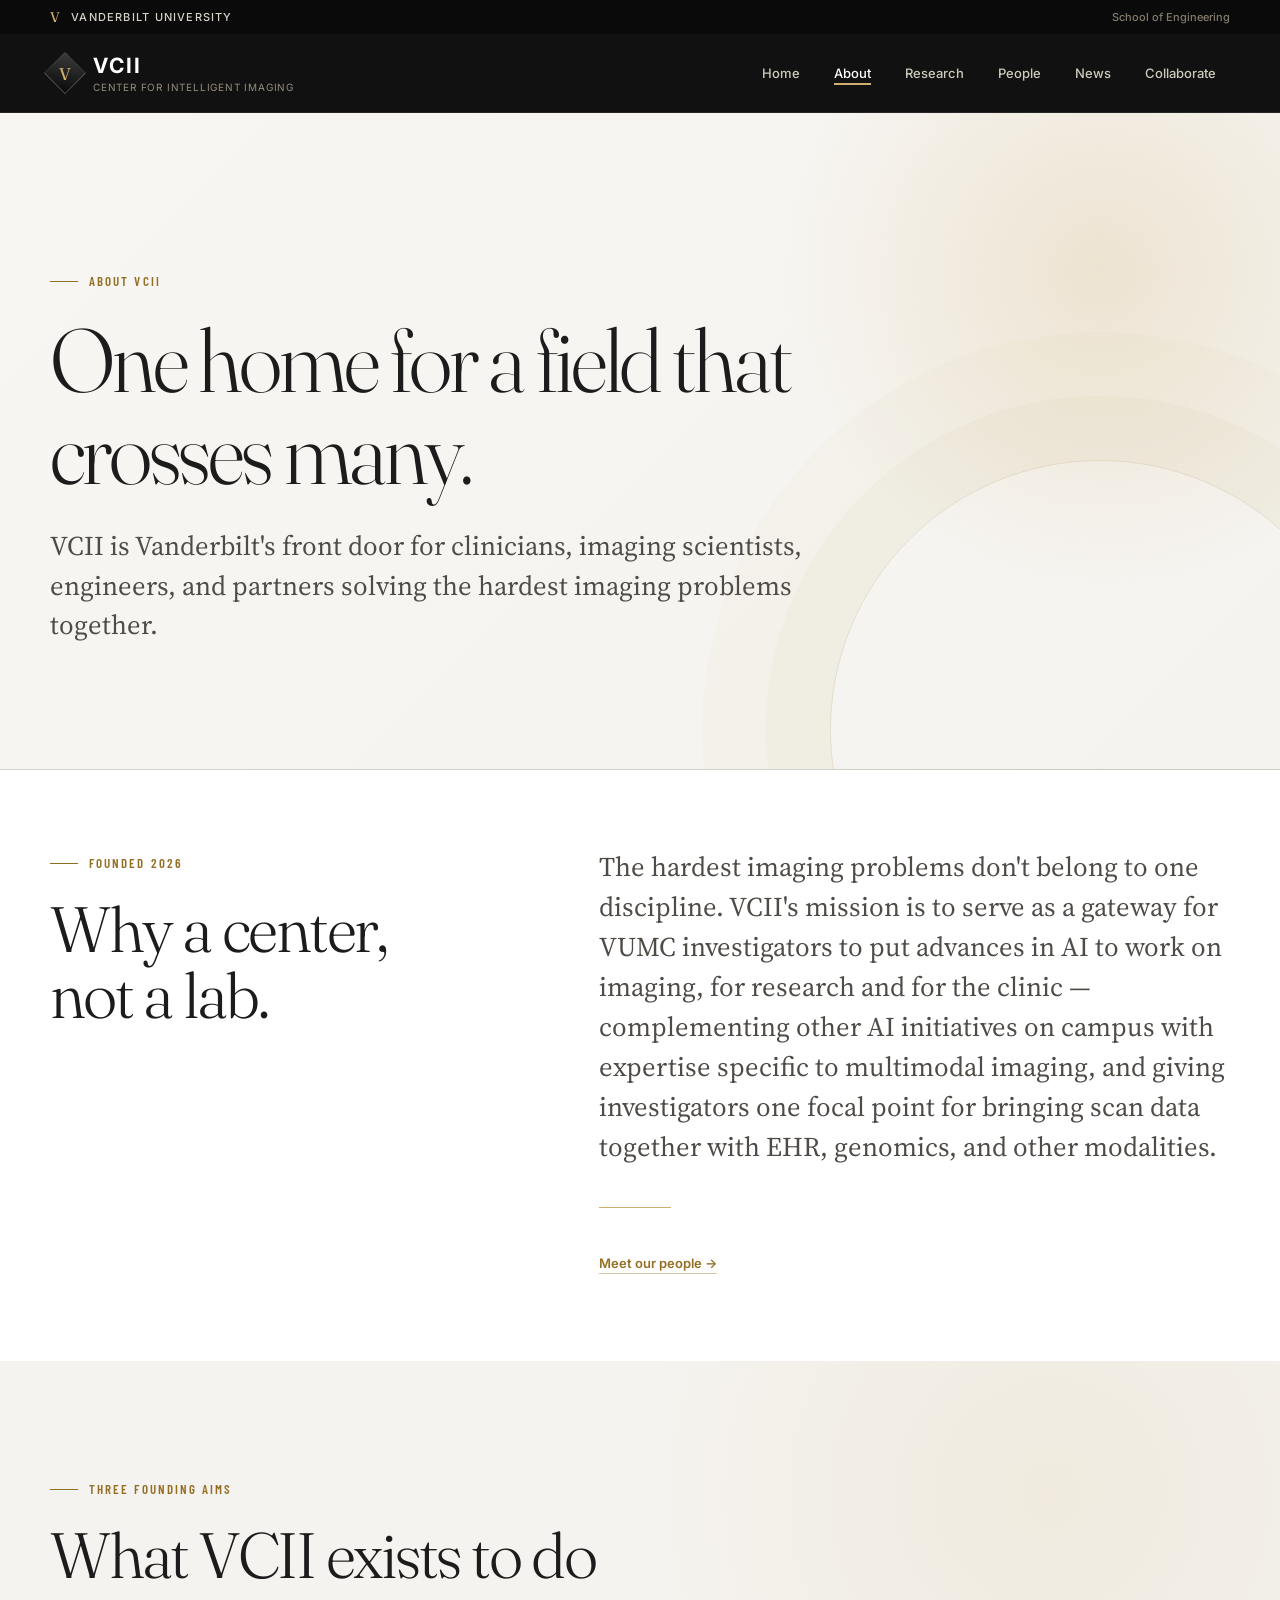
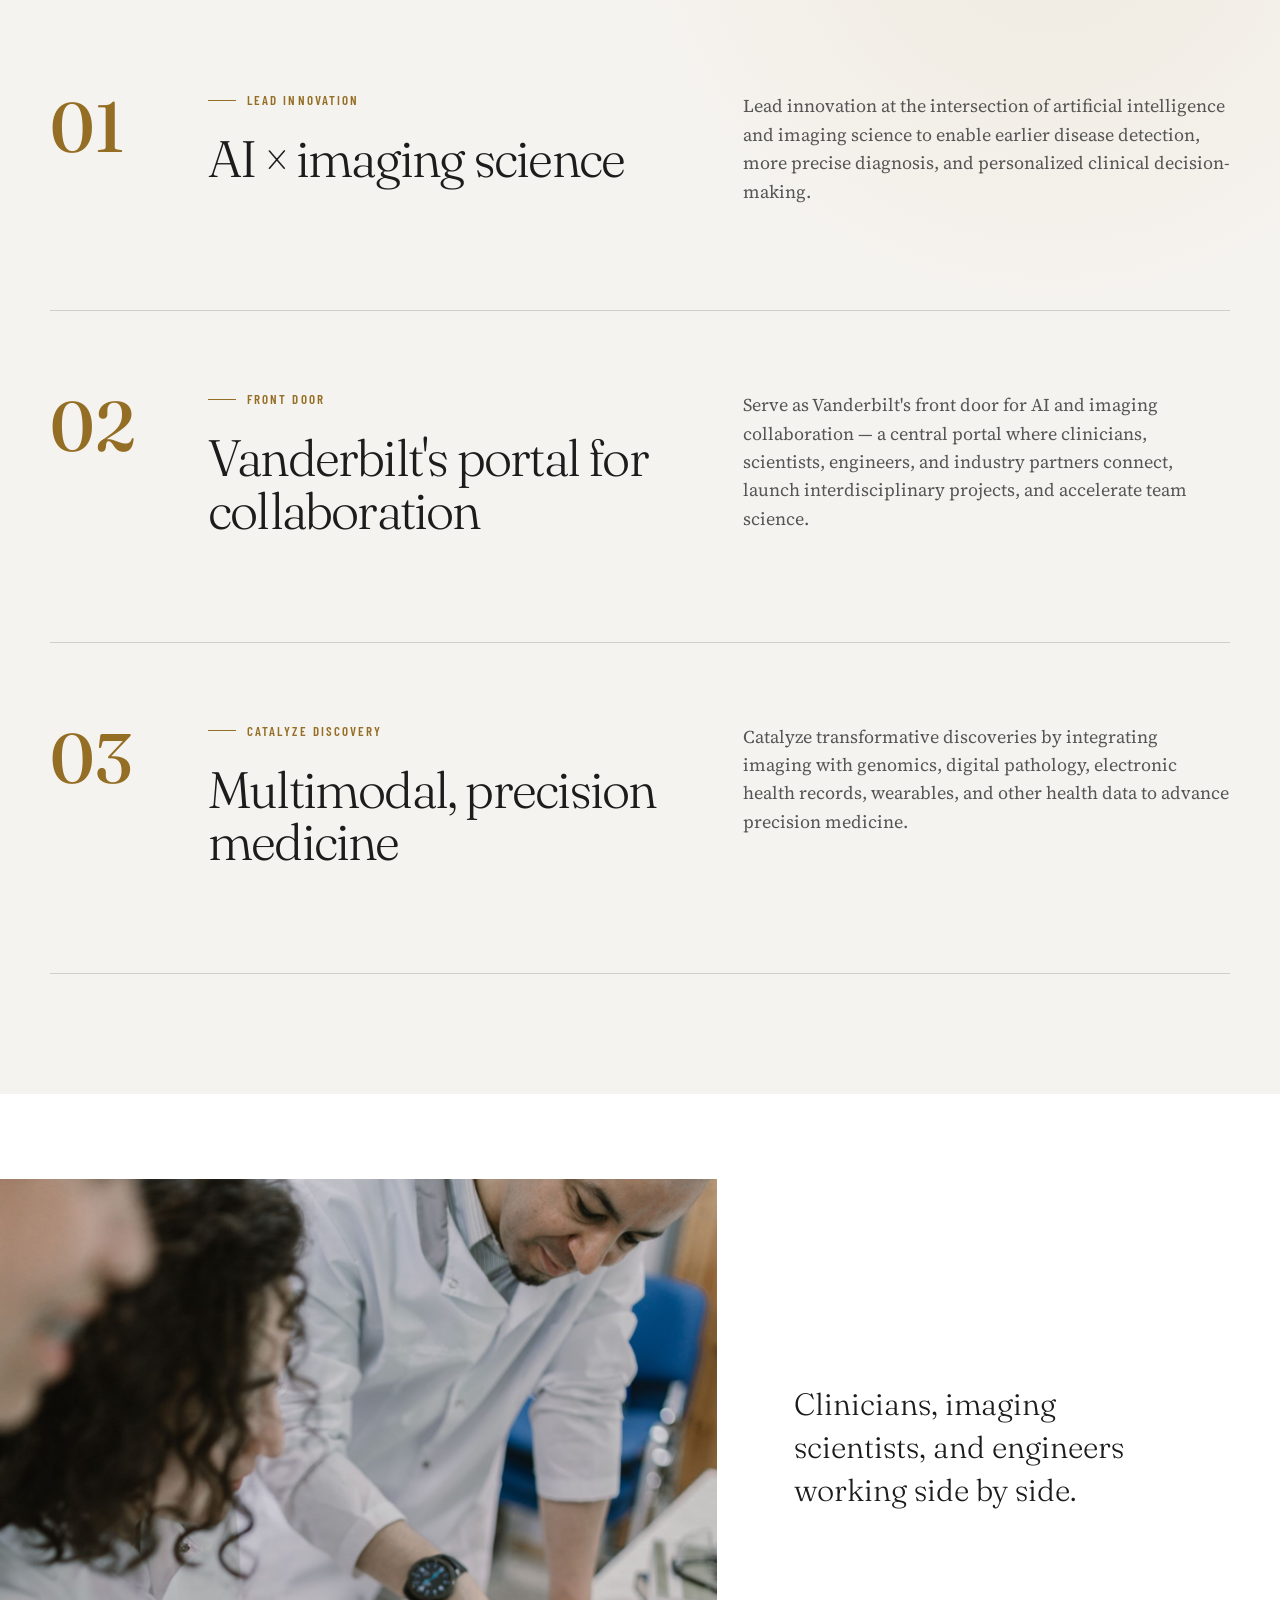
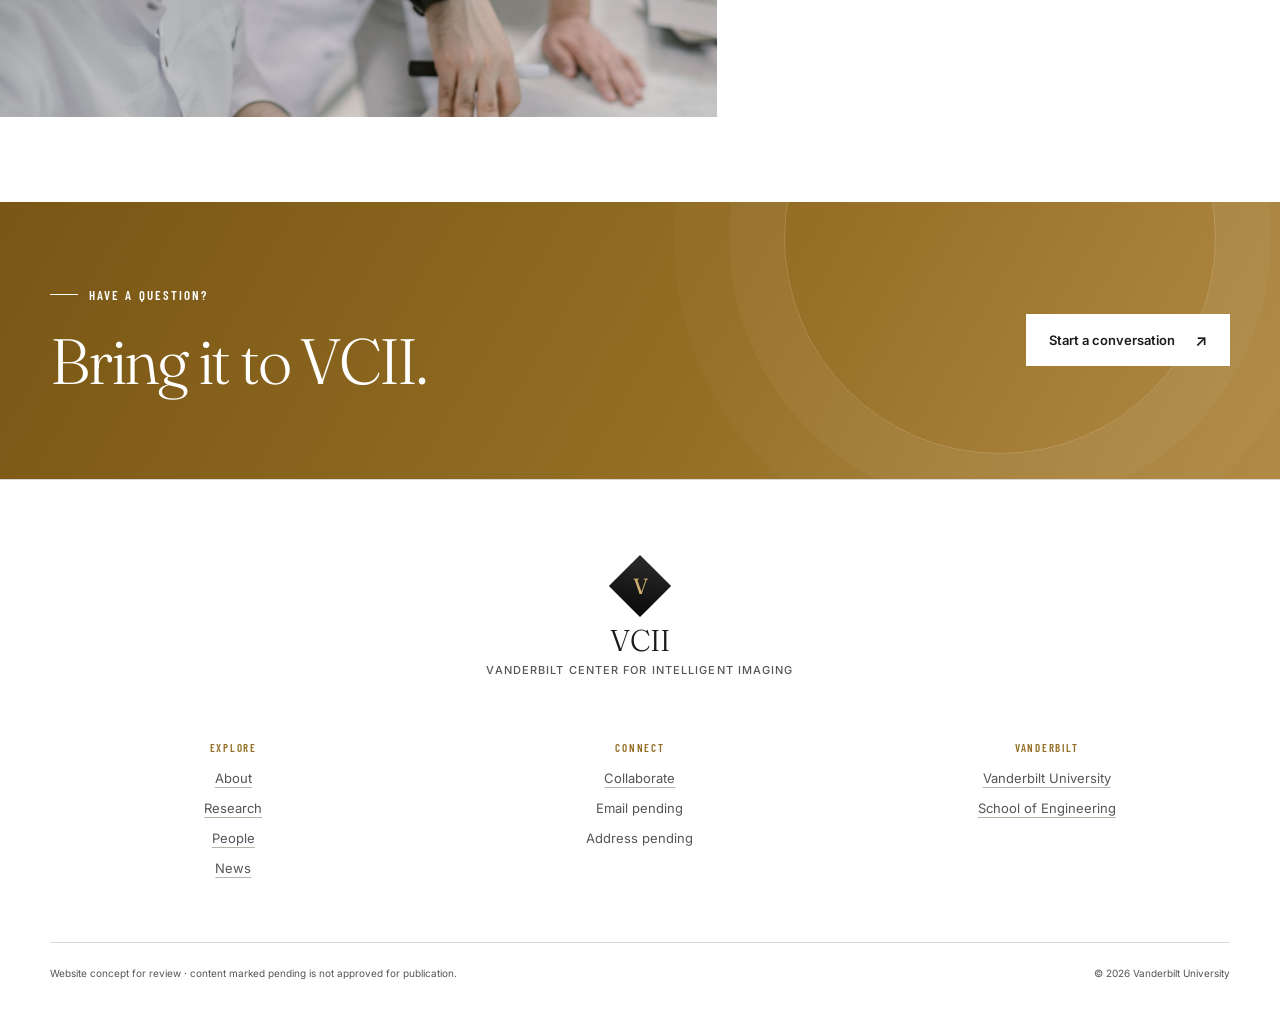
==== about.html @ 46d6e278 "First commit" ====
<!doctype html>
<html lang="en">
<head><meta charset="utf-8"><meta name="viewport" content="width=device-width, initial-scale=1"><meta name="description" content="About the Vanderbilt Center for Intelligent Imaging."><title>About — VCII</title><link rel="stylesheet" href="vcii.css"></head>
<body>
  <a class="skip-link" href="#main">Skip to content</a>
  <div class="utility"><div class="wrap"><span class="v-mark" aria-hidden="true">V</span><a href="https://www.vanderbilt.edu/">Vanderbilt University</a><span>School of Engineering</span></div></div>
  <header class="site-head">
    <nav class="nav" aria-label="Primary navigation">
      <div class="nav-row wrap">
        <a class="brand" href="index.html" aria-label="VCII home"><span class="brand-mark" aria-hidden="true"></span><span class="brand-text"><strong>VCII</strong><small>Center for Intelligent Imaging</small></span></a>
        <button class="menu-button" aria-expanded="false" aria-label="Open navigation"><span></span></button>
        <div class="nav-links"><a href="index.html">Home</a><a aria-current="page" href="about.html">About</a><a href="research.html">Research</a><a href="people.html">People</a><a href="news.html">News</a><a href="collaborate.html">Collaborate</a></div>
      </div>
    </nav>
  </header>
  <main id="main">
    <section class="page-hero"><div class="wrap"><p class="eyebrow">About VCII</p><h1>One home for a field that crosses many.</h1><p class="lede">VCII is Vanderbilt's front door for clinicians, imaging scientists, engineers, and partners solving the hardest imaging problems together.</p></div></section>

    <section class="section tight"><div class="wrap intro-grid reveal">
      <div><p class="eyebrow">Founded 2026</p><h2>Why a center, not a lab.</h2></div>
      <div><p class="lede">The hardest imaging problems don't belong to one discipline. VCII's mission is to serve as a gateway for VUMC investigators to put advances in AI to work on imaging, for research and for the clinic — complementing other AI initiatives on campus with expertise specific to multimodal imaging, and giving investigators one focal point for bringing scan data together with EHR, genomics, and other modalities.</p><div class="mini-rule"></div><a class="text-link" href="people.html">Meet our people →</a></div>
    </div></section>

    <section class="section cream"><div class="wrap">
      <div class="reveal"><p class="eyebrow">Three founding aims</p><h2>What VCII exists to do</h2></div>
      <article class="pillar reveal"><div class="pillar-no">01</div><div><p class="eyebrow">Lead innovation</p><h2>AI × imaging science</h2></div><div class="pillar-copy"><p>Lead innovation at the intersection of artificial intelligence and imaging science to enable earlier disease detection, more precise diagnosis, and personalized clinical decision-making.</p></div></article>
      <article class="pillar reveal"><div class="pillar-no">02</div><div><p class="eyebrow">Front door</p><h2>Vanderbilt's portal for collaboration</h2></div><div class="pillar-copy"><p>Serve as Vanderbilt's front door for AI and imaging collaboration — a central portal where clinicians, scientists, engineers, and industry partners connect, launch interdisciplinary projects, and accelerate team science.</p></div></article>
      <article class="pillar reveal"><div class="pillar-no">03</div><div><p class="eyebrow">Catalyze discovery</p><h2>Multimodal, precision medicine</h2></div><div class="pillar-copy"><p>Catalyze transformative discoveries by integrating imaging with genomics, digital pathology, electronic health records, wearables, and other health data to advance precision medicine.</p></div></article>
    </div></section>

    <section class="section tight">
      <figure class="figure wrap reveal"><div class="figure-media"><img src="assets/lab-team.jpg" class="crop-top" alt="Two clinicians and a researcher in white coats reviewing a reference together"></div><figcaption>Clinicians, imaging scientists, and engineers working side by side.</figcaption></figure>
    </section>

    <section class="cta-band"><div class="wrap cta-grid"><div><p class="eyebrow" style="color:#fff">Have a question?</p><h2>Bring it to VCII.</h2></div><div><a class="button light" href="collaborate.html">Start a conversation</a></div></div></section>
  </main>
  <footer class="site-footer"><div class="wrap"><div class="footer-brand-row"><div class="footer-mark" aria-hidden="true"><span>V</span></div><div class="footer-word"><strong>VCII</strong><span>Vanderbilt Center for Intelligent Imaging</span></div></div><div class="footer-grid"><div><div class="footer-title">Explore</div><a href="about.html">About</a><a href="research.html">Research</a><a href="people.html">People</a><a href="news.html">News</a></div><div><div class="footer-title">Connect</div><a href="collaborate.html">Collaborate</a><span>Email pending</span><span>Address pending</span></div><div><div class="footer-title">Vanderbilt</div><a href="https://www.vanderbilt.edu/">Vanderbilt University</a><a href="https://engineering.vanderbilt.edu/">School of Engineering</a></div></div><div class="footer-bottom"><span>Website concept for review · content marked pending is not approved for publication.</span><span>© 2026 Vanderbilt University</span></div></div></footer>
  <script src="vcii.js"></script>
</body></html>
---- vcii.css ----
@import url('https://fonts.googleapis.com/css2?family=Barlow+Condensed:wght@500;600&family=Fraunces:opsz,wght@9..144,300;9..144,400&family=Inter:wght@400;500;600&family=Source+Serif+4:opsz,wght@8..60,300;8..60,400&display=swap');

:root {
  --ink: #1c1c1c;
  --black: #000;
  --cream: #f5f3ef;
  --sand: #e0d5c0;
  --gold: #cfae70;
  --oak: #946e24;
  --coffee: #998e85;
  --gray: #555;
  --line: rgba(28, 28, 28, .17);
  --wrap: min(1180px, calc(100vw - 48px));
  --display: "Fraunces", Georgia, serif;
  --body: "Source Serif 4", Georgia, serif;
  --ui: "Inter", Arial, sans-serif;
  --condensed: "Barlow Condensed", Arial Narrow, sans-serif;
}

* { box-sizing: border-box; }
html { scroll-behavior: smooth; }
body { margin: 0; color: var(--ink); background: #fff; font-family: var(--body); font-size: 18px; line-height: 1.58; }
body.menu-open { overflow: hidden; }
a { color: inherit; }
img { display: block; width: 100%; }
button, input, select, textarea { font: inherit; }
button, a { -webkit-tap-highlight-color: transparent; }
:focus-visible { outline: 3px solid var(--gold); outline-offset: 4px; }
.skip-link { position: fixed; z-index: 1000; top: 8px; left: 8px; padding: 10px 16px; background: #fff; color: #000; transform: translateY(-150%); font: 600 14px var(--ui); }
.skip-link:focus { transform: none; }
.wrap { width: var(--wrap); margin-inline: auto; }
.utility { min-height: 34px; color: #d8d3c8; background: #0a0a0a; font: 500 11px/34px var(--ui); letter-spacing: .11em; text-transform: uppercase; }
.utility .wrap { display: flex; align-items: center; gap: 10px; }
.utility .v-mark { color: var(--gold); font: 400 14px var(--display); }
.utility a { color: #d8d3c8; text-decoration: none; }
.utility a:hover { color: var(--gold); }
.utility span:last-child { margin-left: auto; color: #837c6c; text-transform: none; letter-spacing: 0; }
.site-head { position: sticky; z-index: 100; top: 0; background: #111; border-bottom: 1px solid rgba(255,255,255,.09); transition: box-shadow .25s ease; }
.site-head.scrolled { box-shadow: 0 14px 34px rgba(0,0,0,.28); }

/* Home page only: header overlays the hero photo — transparent nav row at top,
   solid once scrolled. Utility strip stays solid always (matches VISE). Standard
   transparent-to-opaque-on-scroll pattern: fixed header, JS toggles .scrolled,
   background transitions instead of opacity so links stay fully legible. */
body.home .site-head { position: fixed; top: 0; left: 0; right: 0; background: transparent; border-bottom-color: transparent; }
body.home .nav { background: linear-gradient(rgba(0,0,0,.82), rgba(0,0,0,.58)); border-bottom: 1px solid transparent; transition: background .3s ease, border-color .3s ease; }
body.home .site-head:not(.scrolled) .nav-links a, body.home .site-head:not(.scrolled) .brand-text { text-shadow: 0 2px 10px rgba(0,0,0,.75), 0 1px 3px rgba(0,0,0,.9); }
body.home .site-head.scrolled .nav { background: #111; border-bottom-color: rgba(255,255,255,.09); }
body.home .home-hero { padding-top: 0; }
.nav-row { position: relative; min-height: 78px; display: flex; align-items: center; justify-content: space-between; gap: 22px; transition: min-height .25s ease; }
.site-head.scrolled .nav-row { min-height: 62px; }
.brand { position: relative; z-index: 1; display: flex; align-items: center; gap: 13px; text-decoration: none; }
.brand-mark { position: relative; width: 30px; aspect-ratio: 1; background: linear-gradient(145deg, #3a3a3a, #0a0a0a); border: 1px solid rgba(255,255,255,.14); transform: rotate(45deg); }
.brand-mark::after { content: "V"; position: absolute; inset: 0; display: grid; place-items: center; color: var(--gold); font: 400 17px var(--display); transform: rotate(-45deg); }
.brand-text { display: flex; flex-direction: column; font-family: var(--ui); line-height: 1; color: #fff; }
.brand-text strong { font-size: 21px; letter-spacing: .09em; }
.brand-text small { margin-top: 6px; color: #948d7d; font-size: 10px; letter-spacing: .08em; text-transform: uppercase; }
.nav-links { position: relative; z-index: 1; display: flex; align-items: center; gap: 6px; font: 500 13px var(--ui); }
.nav-links a { position: relative; padding: 10px 14px; color: #cfcabe; text-decoration: none; transition: color .2s ease; }
.nav-links a:hover { color: #fff; }
.nav-links a::after { content: ""; position: absolute; right: 14px; bottom: 6px; left: 14px; height: 2px; background: var(--gold); transform: scaleX(0); transform-origin: right; transition: transform .25s ease; }
.nav-links a:hover::after, .nav-links a[aria-current="page"]::after { transform: scaleX(1); transform-origin: left; }
.nav-links a[aria-current="page"] { color: #fff; }
.menu-button { position: relative; z-index: 1; display: none; width: 42px; height: 42px; padding: 0; border: 1px solid rgba(255,255,255,.25); background: transparent; }
.menu-button span, .menu-button::before, .menu-button::after { content: ""; display: block; width: 18px; height: 1px; margin: 5px auto; background: #fff; transition: .2s; }

.eyebrow { display: flex; align-items: center; gap: 11px; margin: 0 0 25px; color: var(--oak); font: 600 13px var(--condensed); letter-spacing: .16em; text-transform: uppercase; }
.eyebrow::before { content: ""; width: 28px; height: 1px; background: currentColor; }
h1, h2, h3 { margin-top: 0; font-family: var(--display); font-weight: 300; line-height: 1.03; letter-spacing: -.035em; }
h1 { margin-bottom: 27px; font-size: clamp(54px, 7vw, 102px); }
h2 { margin-bottom: 24px; font-size: clamp(40px, 5vw, 68px); }
h3 { margin-bottom: 16px; font-size: clamp(29px, 3vw, 42px); }
p { margin: 0 0 24px; }
.lede { max-width: 770px; color: #4f4b47; font-size: clamp(20px, 2.2vw, 27px); line-height: 1.48; }
.ui-copy { font-family: var(--ui); font-size: 15px; line-height: 1.65; }
.label { font: 600 12px var(--condensed); letter-spacing: .16em; text-transform: uppercase; }
.button-row { display: flex; flex-wrap: wrap; align-items: center; gap: 14px 34px; margin-top: 38px; }
.button { display: inline-flex; align-items: center; justify-content: center; gap: 20px; min-height: 52px; padding: 0 22px; border: 1px solid var(--ink); background: var(--ink); color: #fff; font: 600 13px var(--ui); text-decoration: none; transition: .2s ease; }
.button::after { content: "\2197"; font-size: 16px; }
.button:hover { background: var(--oak); border-color: var(--oak); transform: translateY(-2px); }
.button.light { border-color: rgba(255,255,255,.45); background: #fff; color: var(--ink); }
.button.light:hover { border-color: var(--gold); background: var(--gold); }
.button.ghost { background: transparent; color: var(--ink); }
.button.ghost::after { content: "\2192"; }
.button.ghost:hover { color: #fff; }

/* VISE-style flat text-link: the default "do the thing" pattern (hero CTAs, card teasers,
   section footers) — underline + arrow, no fill, no border. .button stays for the rare
   spot that wants real weight (a form submit, the closing CTA band). */
.text-link { display: inline-flex; align-items: center; gap: 8px; color: var(--oak); font: 600 14px var(--ui); text-decoration: underline; text-decoration-color: rgba(148,110,36,.4); text-underline-offset: 5px; transition: gap .2s ease, text-decoration-color .2s ease, color .2s ease; }
.text-link:hover { gap: 12px; text-decoration-color: var(--oak); }
.text-link.large { font-size: 16px; }
.text-link.on-dark { color: #fff; text-decoration-color: rgba(207,174,112,.65); }
.text-link.on-dark:hover { color: #fff; text-decoration-color: #fff; }

.home-hero { position: relative; min-height: 100vh; overflow: hidden; isolation: isolate; color: #fff; background: var(--ink); }
.home-hero::after { content: ""; position: absolute; inset: 0; pointer-events: none; background: radial-gradient(ellipse 1000px 780px at 18% 84%, rgba(15,13,10,.86) 0%, rgba(15,13,10,.72) 32%, rgba(15,13,10,.4) 52%, rgba(15,13,10,.12) 70%, rgba(15,13,10,0) 84%), linear-gradient(0deg, rgba(15,13,10,.7) 0%, rgba(15,13,10,.34) 32%, rgba(15,13,10,.08) 55%, rgba(15,13,10,0) 72%); }
.hero-art { position: absolute; inset: 0; }
.hero-art img { height: 100%; width: 100%; object-fit: cover; object-position: center 38%; filter: saturate(.82) brightness(.86) contrast(.96); }
.hero-inner { position: relative; z-index: 2; min-height: 100vh; display: flex; align-items: flex-end; padding-block: 160px 84px; }
.hero-copy { width: min(700px, 64%); }
.home-hero .eyebrow { color: var(--gold); }
.home-hero h1 { color: #fff; }
.home-hero h1 em { color: var(--gold); font-style: normal; }
.home-hero .lede { color: #e9e5dd; }
.hero-meta { display: flex; flex-wrap: wrap; gap: 8px 24px; margin-top: 48px; color: #c9c4ba; font: 500 11px var(--ui); letter-spacing: .07em; text-transform: uppercase; }
.hero-meta span { display: flex; align-items: center; gap: 9px; }
.hero-meta span::before { content: ""; width: 5px; height: 5px; background: var(--gold); transform: rotate(45deg); }
.art-note { position: absolute; z-index: 3; right: 22px; bottom: 18px; margin: 0; color: rgba(255,255,255,.7); font: 10px var(--ui); letter-spacing: .05em; }

/* People grid — circular photo cards (VISE "Meet Our People" pattern) */
.people-grid { display: grid; grid-template-columns: repeat(auto-fit, minmax(210px, 1fr)); gap: 48px 30px; }
.person-card { text-align: center; }
.person-photo { position: relative; width: 148px; aspect-ratio: 1; margin: 0 auto 22px; border-radius: 50%; overflow: hidden; background: var(--sand); box-shadow: 0 14px 30px rgba(50,40,20,.14); }
.person-photo img { width: 100%; height: 100%; object-fit: cover; }
.person-photo.placeholder { display: flex; align-items: center; justify-content: center; font: 400 30px var(--display); color: var(--oak); background: linear-gradient(160deg, var(--sand), #ecdfc0); }
.person-card h3 { font-size: 20px; margin-bottom: 4px; }
.person-role { color: var(--oak); font: 600 11px var(--ui); letter-spacing: .05em; text-transform: uppercase; margin-bottom: 10px; }
.person-card p:not(.person-role) { margin: 0; color: var(--gray); font: 14px/1.6 var(--ui); }
.person-card .mail { display: inline-block; margin-top: 10px; color: var(--gray); font: 12px var(--ui); text-underline-offset: 3px; }
.person-feature { display: grid; grid-template-columns: .8fr 1.2fr; gap: clamp(50px, 8vw, 110px); align-items: center; }
.person-feature.compact + .person-feature.compact { margin-top: 64px; }
.person-feature .person-photo { width: 100%; max-width: 340px; aspect-ratio: 1; margin: 0; border-radius: 20px; }

/* Founding-directors pair (homepage teaser) — symmetric, centered two-up.
   Kept typographically flat on purpose: no display-serif name, so the
   step from name → role → bio reads as one calm block, not three. */
.founders-grid { display: grid; grid-template-columns: 1fr 1fr; gap: clamp(48px, 6vw, 100px); margin-top: 50px; text-align: center; }
.founders-grid .person-photo { width: clamp(160px, 16vw, 200px); aspect-ratio: 1; margin: 0 auto 28px; border-radius: 18px; }
.founders-grid h3 { margin-bottom: 6px; font-family: var(--ui); font-size: 20px; font-weight: 700; letter-spacing: -.01em; line-height: 1.3; }
.founders-grid .person-role { margin: 0 auto 14px; font: 600 11px var(--ui); letter-spacing: .05em; text-transform: uppercase; color: var(--oak); }
.founders-grid p:not(.person-role) { margin: 0 auto; max-width: 32ch; color: var(--gray); font: 15px/1.65 var(--ui); }

.section { padding-block: 120px; }
.section.tight { padding-block: 85px; }
.section.cream { background: radial-gradient(circle at 82% 10%, rgba(207,174,112,.13), transparent 26%), var(--cream); }
.section.dark { color: var(--ink); background-color: #fff; background-image: linear-gradient(rgba(28,28,28,.04) 1px, transparent 1px), linear-gradient(90deg, rgba(28,28,28,.04) 1px, transparent 1px); background-size: 72px 72px; border-block: 1px solid var(--line); }
.section.dark .lede, .section.dark .ui-copy { color: var(--gray); }
.intro-grid { display: grid; grid-template-columns: .8fr 1.2fr; gap: clamp(50px, 10vw, 150px); align-items: start; }
.intro-grid .lede { margin-top: -8px; }
.mini-rule { width: 72px; height: 1px; margin: 40px 0; background: var(--gold); }
.path-grid { display: grid; grid-template-columns: repeat(3, 1fr); gap: 14px; }
.path-card { position: relative; min-height: 370px; padding: 38px 34px 34px; border: 1px solid rgba(255,255,255,.75); border-radius: 22px; background: rgba(255,255,255,.52); box-shadow: 0 18px 45px rgba(50,40,20,.07), inset 0 1px 0 #fff; color: inherit; text-decoration: none; overflow: hidden; transition: transform .35s cubic-bezier(.2,.7,.2,1), box-shadow .35s ease; }
.path-card::before { content: ""; position: absolute; inset: auto 0 0; height: 0; background: var(--ink); transition: height .35s cubic-bezier(.2,.7,.2,1); }
.path-card > * { position: relative; z-index: 1; }
.path-card:hover { color: #fff; transform: translateY(-8px); box-shadow: 0 28px 60px rgba(28,28,28,.16); }
.path-card:hover::before { height: 100%; }
.path-number { display: flex; justify-content: space-between; align-items: start; margin-bottom: 85px; color: var(--oak); font: 600 14px var(--condensed); letter-spacing: .1em; }
.path-number::after { content: "\2197"; width: 35px; height: 35px; display: grid; place-items: center; border: 1px solid currentColor; border-radius: 50%; font-size: 15px; }
.path-card:hover .path-number { color: var(--gold); }
.path-card h3 { font-size: clamp(30px, 3vw, 43px); }
.path-card p { max-width: 31ch; color: var(--gray); font: 15px/1.7 var(--ui); }
.path-card:hover p { color: #d1cec8; }

.pipeline-head { display: flex; justify-content: space-between; gap: 50px; align-items: end; margin-bottom: 65px; }
.pipeline-head h2 { max-width: 620px; margin-bottom: 0; }
.pipeline-head p { max-width: 410px; margin-bottom: 6px; color: var(--gray); }
.pipeline { display: grid; grid-template-columns: repeat(4, 1fr); border-top: 1px solid var(--line); }
.pipeline-step { position: relative; padding: 32px 35px 25px 0; }
.pipeline-step:not(:last-child)::after { content: "\2192"; position: absolute; top: 29px; right: 24px; color: var(--oak); }
.pipeline-step .label { color: var(--oak); }
.pipeline-step h3 { margin: 46px 0 12px; font-size: 30px; }
.pipeline-step p { color: var(--gray); font: 14px/1.65 var(--ui); }

.director-grid { display: grid; grid-template-columns: .83fr 1.17fr; gap: clamp(55px, 9vw, 120px); align-items: center; }
.portrait-wrap { position: relative; padding: 0 36px 36px 0; }
.portrait-wrap::after { content: ""; position: absolute; z-index: 0; right: 0; bottom: 0; width: 70%; height: 74%; background: var(--sand); }
.portrait-wrap img { position: relative; z-index: 1; aspect-ratio: .84; object-fit: cover; object-position: 50% 18%; filter: saturate(.78) contrast(1.03); }
.portrait-source { margin-top: 12px; color: var(--gray); font: 11px var(--ui); }
.portrait-source a { text-underline-offset: 3px; }
.director-copy blockquote { margin: 36px 0; padding-left: 28px; border-left: 2px solid var(--gold); font: 300 clamp(23px, 2.4vw, 34px)/1.35 var(--display); }
.director-facts { display: flex; gap: 30px; margin: 36px 0; padding: 20px 0; border-block: 1px solid var(--line); color: var(--gray); font: 12px var(--ui); }
.director-facts strong { display: block; color: var(--ink); font-size: 18px; font-weight: 500; }

.news-head { display: flex; justify-content: space-between; align-items: end; margin-bottom: 48px; }
.news-head h2 { margin-bottom: 0; }
.text-link { color: var(--oak); font: 600 13px var(--ui); text-underline-offset: 5px; }
.news-grid { display: grid; grid-template-columns: 1.2fr .8fr; gap: 18px; }
.news-card { min-height: 300px; display: flex; flex-direction: column; justify-content: space-between; padding: 35px; background: rgba(255,255,255,.55); border: 1px solid rgba(255,255,255,.8); border-top: 3px solid var(--ink); border-radius: 0 0 20px 20px; box-shadow: 0 16px 38px rgba(50,40,20,.06); text-decoration: none; transition: transform .2s, background .2s, box-shadow .2s; }
.news-card:hover { background: rgba(255,255,255,.85); box-shadow: 0 24px 52px rgba(50,40,20,.12); transform: translateY(-6px); }
.news-card h3 { max-width: 18ch; }
.news-card .meta { display: flex; justify-content: space-between; color: var(--gray); font: 11px var(--ui); letter-spacing: .06em; text-transform: uppercase; }
.news-thumb { aspect-ratio: 16/9; margin: -35px -35px 26px; overflow: hidden; border-radius: 0; }
.news-thumb img { width: 100%; height: 100%; object-fit: cover; }

/* Photo band — VISE-style captioned image, full-bleed within a section */
.figure { margin: 0; display: grid; grid-template-columns: 1.3fr .7fr; gap: clamp(40px, 6vw, 80px); align-items: center; }
.figure-media { aspect-ratio: 4/3; overflow: hidden; }
.figure-media img { width: 100%; height: 100%; object-fit: cover; }
.figure figcaption { color: var(--ink); font: 300 clamp(22px, 2.4vw, 32px)/1.4 var(--display); }
.crop-top { object-position: center 8%; }
.thumb .crop-top, .news-thumb .crop-top { object-position: center 18%; }

/* Two-up photo grid — mirrors VISE's image+title+link card row */
.photo-grid { display: grid; grid-template-columns: repeat(2, 1fr); gap: 18px; }
.photo-card { text-decoration: none; color: inherit; }
.photo-card .thumb { aspect-ratio: 4/3; margin-bottom: 20px; overflow: hidden; }
.photo-card .thumb img { width: 100%; height: 100%; object-fit: cover; transition: transform .5s cubic-bezier(.2,.7,.2,1); }
.photo-card:hover .thumb img { transform: scale(1.05); }
.photo-card h3 { font-size: 24px; margin-bottom: 8px; }
.photo-card p { color: var(--gray); font: 14px/1.6 var(--ui); margin: 0; }

.cta-band { position: relative; padding: 85px 0; overflow: hidden; color: #fff; background: linear-gradient(120deg, #795615, var(--oak) 56%, #b18b46); }
.cta-band::after { content: ""; position: absolute; top: -180px; right: 5%; width: 430px; aspect-ratio: 1; border: 1px solid rgba(255,255,255,.18); border-radius: 50%; box-shadow: 0 0 0 55px rgba(255,255,255,.035), 0 0 0 110px rgba(255,255,255,.025); pointer-events: none; }
.cta-band .wrap { position: relative; z-index: 1; }
.cta-grid { display: grid; grid-template-columns: 1.35fr .65fr; align-items: center; gap: 40px; }
.cta-grid h2 { margin-bottom: 0; }
.cta-grid > div:last-child { justify-self: end; }

.page-hero { position: relative; padding: 160px 0 100px; overflow: hidden; background: radial-gradient(circle at 86% 24%, rgba(207,174,112,.24), transparent 26%), linear-gradient(135deg, #f8f6f2, var(--cream)); border-bottom: 1px solid var(--line); }
.page-hero::after { content: ""; position: absolute; right: -7vw; bottom: -18vw; width: 42vw; aspect-ratio: 1; border: 1px solid rgba(148,110,36,.17); border-radius: 50%; box-shadow: 0 0 0 5vw rgba(148,110,36,.035), 0 0 0 10vw rgba(148,110,36,.025); pointer-events: none; }
.page-hero .wrap { position: relative; z-index: 1; }
.page-hero h1 { max-width: 960px; }
.page-hero .lede { max-width: 820px; }
.page-index { display: flex; flex-wrap: wrap; gap: 10px; margin-top: 45px; }
.page-index a { padding: 9px 14px; border: 1px solid var(--line); font: 600 12px var(--ui); text-decoration: none; }
.page-index a:hover { border-color: var(--oak); color: var(--oak); }
.modality-bar { padding: 22px 0; color: var(--ink); background: var(--cream); border-block: 1px solid var(--line); }
.modality-list { display: flex; justify-content: space-between; gap: 20px; color: var(--gray); font: 500 12px var(--ui); letter-spacing: .15em; text-transform: uppercase; }
.modality-list span::before { content: "+"; margin-right: 10px; color: var(--oak); }
.pillar { display: grid; grid-template-columns: 110px 1fr 1fr; gap: 48px; padding: 80px 0; border-bottom: 1px solid var(--line); }
.pillar-no { color: var(--oak); font: 500 70px/1 var(--display); }
.pillar h2 { font-size: clamp(37px, 4vw, 56px); }
.pillar-copy { color: var(--gray); }
.pillar-tags { display: flex; flex-wrap: wrap; gap: 8px; margin-top: 25px; }
.pillar-tags span { padding: 7px 10px; background: var(--cream); font: 500 11px var(--ui); letter-spacing: .05em; text-transform: uppercase; }
.cap-grid { display: grid; grid-template-columns: repeat(4, 1fr); border-top: 1px solid var(--line); border-left: 1px solid var(--line); }
.cap { min-height: 200px; padding: 26px; border-right: 1px solid var(--line); border-bottom: 1px solid var(--line); transition: background .25s ease, transform .25s ease; }
.cap:hover { background: var(--cream); transform: translateY(-4px); }
.cap svg { width: 30px; height: 30px; margin-bottom: 45px; color: var(--oak); }
.cap h3 { font: 500 16px var(--ui); letter-spacing: 0; }
.cap p { color: var(--gray); font: 13px/1.6 var(--ui); }

.collab-hero { position: relative; padding: 165px 0 120px; overflow: hidden; color: var(--ink); background-color: #fff; background-image: radial-gradient(circle at 78% 35%, rgba(207,174,112,.16), transparent 24%), linear-gradient(rgba(28,28,28,.035) 1px, transparent 1px), linear-gradient(90deg, rgba(28,28,28,.035) 1px, transparent 1px); background-size: auto, 80px 80px, 80px 80px; border-bottom: 1px solid var(--line); }
.collab-hero::after { content: ""; position: absolute; right: 7%; bottom: -50%; width: 360px; aspect-ratio: 1; border: 1px solid rgba(148,110,36,.25); border-radius: 50%; box-shadow: 0 0 0 70px rgba(148,110,36,.035), 0 0 0 140px rgba(148,110,36,.02); }
.collab-hero .wrap { position: relative; z-index: 1; }
.collab-hero .lede { color: #4f4b47; }
.collab-layout { display: grid; grid-template-columns: .9fr 1.1fr; gap: clamp(60px, 10vw, 140px); align-items: start; }
.audience-list { border-top: 1px solid var(--line); }
.audience { display: grid; grid-template-columns: 55px 1fr; gap: 18px; padding: 27px 14px; border-bottom: 1px solid var(--line); border-radius: 14px; transition: background .2s ease, transform .2s ease; }
.audience:hover { background: var(--cream); transform: translateX(6px); }
.audience .num { color: var(--oak); font: 600 13px var(--condensed); }
.audience h3 { margin-bottom: 7px; font-size: 27px; }
.audience p { margin: 0; color: var(--gray); font: 14px/1.6 var(--ui); }
.form-card { padding: clamp(30px, 5vw, 55px); border: 1px solid rgba(255,255,255,.9); border-top: 4px solid var(--gold); border-radius: 0 0 24px 24px; background: linear-gradient(145deg, rgba(245,243,239,.92), rgba(255,255,255,.72)); box-shadow: 0 28px 70px rgba(50,40,20,.12), inset 0 1px 0 #fff; }
.form-card h2 { font-size: 45px; }
.field-row { display: grid; grid-template-columns: 1fr 1fr; gap: 18px; }
.field { margin-bottom: 19px; }
.field label { display: block; margin-bottom: 7px; font: 600 11px var(--ui); letter-spacing: .05em; text-transform: uppercase; }
.field input, .field select, .field textarea { width: 100%; padding: 13px 14px; border: 1px solid #b8b2a9; border-radius: 12px; background: rgba(255,255,255,.8); box-shadow: inset 0 1px 2px rgba(28,28,28,.04); color: var(--ink); font: 15px var(--ui); transition: border .2s ease, box-shadow .2s ease, background .2s ease; }
.field input:focus, .field select:focus, .field textarea:focus { border-color: var(--oak); background: #fff; box-shadow: 0 0 0 4px rgba(207,174,112,.18); outline: none; }
.field textarea { min-height: 145px; resize: vertical; }
.form-note { margin-top: 16px; color: var(--gray); font: 12px/1.5 var(--ui); }
.form-success { display: none; margin-top: 18px; padding: 15px; background: #e9e1d2; font: 14px var(--ui); }
.form-success.show { display: block; }

.site-footer { padding: 84px 0 28px; color: var(--gray); background: #fff; border-top: 1px solid var(--line); font: 13px/1.7 var(--ui); }
.footer-brand-row { display: flex; flex-direction: column; align-items: center; gap: 14px; margin-bottom: 64px; text-align: center; }
.footer-mark { display: grid; place-items: center; width: 44px; aspect-ratio: 1; color: var(--gold); background: linear-gradient(145deg, #2b2b2b, #090909); font: 400 22px var(--display); transform: rotate(45deg); }
.footer-mark span { transform: rotate(-45deg); }
.footer-word { display: flex; flex-direction: column; align-items: center; gap: 4px; }
.footer-word strong { color: var(--ink); font: 300 30px var(--display); }
.footer-word span { color: var(--gray); font: 500 11px var(--ui); letter-spacing: .1em; text-transform: uppercase; }
.footer-grid { display: grid; grid-template-columns: repeat(3, 1fr); gap: 40px; padding-bottom: 55px; text-align: center; }
.footer-grid a, .footer-grid span { display: block; margin-bottom: 8px; }
.footer-title { margin-bottom: 13px; color: var(--oak); font: 600 11px var(--condensed); letter-spacing: .16em; text-transform: uppercase; }
.site-footer a { color: inherit; text-decoration-color: #b8b2a9; text-underline-offset: 4px; }
.footer-bottom { display: flex; justify-content: space-between; gap: 20px; padding-top: 22px; border-top: 1px solid var(--line); color: var(--gray); font-size: 10px; }

.reveal { opacity: 0; transform: translateY(22px); transition: opacity .6s ease, transform .6s ease; }
.reveal.in { opacity: 1; transform: none; }

@keyframes scanline {
  0%, 100% { top: 13%; opacity: .2; }
  50% { top: 84%; opacity: .75; }
}

@media (max-width: 900px) {
  :root { --wrap: min(100% - 32px, 720px); }
  .nav-row { overflow: visible; }
  .menu-button { display: block; }
  .menu-open .menu-button span { opacity: 0; }
  .menu-open .menu-button::before { transform: translateY(6px) rotate(45deg); }
  .menu-open .menu-button::after { transform: translateY(-6px) rotate(-45deg); }
  .nav-links { position: absolute; z-index: 99; top: 100%; right: 0; left: 0; display: none; padding: 8px 24px 20px; background: #111; border-bottom: 1px solid rgba(255,255,255,.09); box-shadow: 0 22px 45px rgba(0,0,0,.3); flex-direction: column; align-items: stretch; gap: 4px; font-size: 17px; }
  .menu-open .nav-links { display: flex; }
  .nav-links a { padding: 13px 4px; }
  .brand-text small { display: none; }
  .home-hero, .hero-inner { min-height: 100svh; }
  .hero-copy { width: 88%; }
  .intro-grid, .director-grid, .collab-layout, .person-feature, .figure { grid-template-columns: 1fr; }
  .person-feature .person-photo { max-width: 220px; }
  .founders-grid { grid-template-columns: 1fr; gap: 46px; }
  .path-grid { grid-template-columns: 1fr; }
  .path-card { min-height: 280px; }
  .path-number { margin-bottom: 45px; }
  .pipeline-head { display: block; }
  .pipeline-head p { margin-top: 25px; }
  .pipeline { grid-template-columns: 1fr 1fr; }
  .cta-grid { grid-template-columns: 1fr; }
  .cta-grid > div:last-child { justify-self: start; }
  .pillar { grid-template-columns: 75px 1fr; }
  .pillar-copy { grid-column: 2; }
  .cap-grid { grid-template-columns: 1fr 1fr; }
}

@media (max-width: 600px) {
  body { font-size: 17px; }
  .utility span:last-child { display: none; }
  .nav-row { min-height: 64px; }
  .brand-mark { width: 34px; }
  .home-hero, .hero-inner { min-height: 100svh; }
  .home-hero::after { background: linear-gradient(0deg, rgba(18,16,12,.92) 0%, rgba(18,16,12,.68) 38%, rgba(18,16,12,.15) 66%, rgba(18,16,12,0) 82%); }
  .hero-copy { width: 100%; }
  .hero-meta { margin-top: 44px; flex-direction: column; }
  .art-note { display: none; }
  .section { padding-block: 82px; }
  .pipeline { grid-template-columns: 1fr; }
  .pipeline-step { border-bottom: 1px solid #444; }
  .pipeline-step:not(:last-child)::after { content: "\2193"; }
  .news-grid, .field-row, .photo-grid { grid-template-columns: 1fr; }
  .figure-media { aspect-ratio: 4/3; }
  .news-head { display: block; }
  .news-head .text-link { display: inline-block; margin-top: 12px; }
  .director-facts { flex-direction: column; gap: 12px; }
  .page-hero { padding: 135px 0 78px; }
  .modality-list { display: grid; grid-template-columns: 1fr 1fr; }
  .pillar { grid-template-columns: 1fr; gap: 20px; }
  .pillar-copy { grid-column: auto; }
  .pillar-no { font-size: 45px; }
  .cap-grid { grid-template-columns: 1fr; }
  .footer-grid { grid-template-columns: 1fr; gap: 35px; }
  .footer-bottom { flex-direction: column; }
  .footer-brand-row { margin-bottom: 45px; }
}

@media (prefers-reduced-motion: reduce) {
  html { scroll-behavior: auto; }
  *, *::before, *::after { transition-duration: .01ms !important; animation-duration: .01ms !important; animation-iteration-count: 1 !important; }
  .reveal { opacity: 1; transform: none; }
}
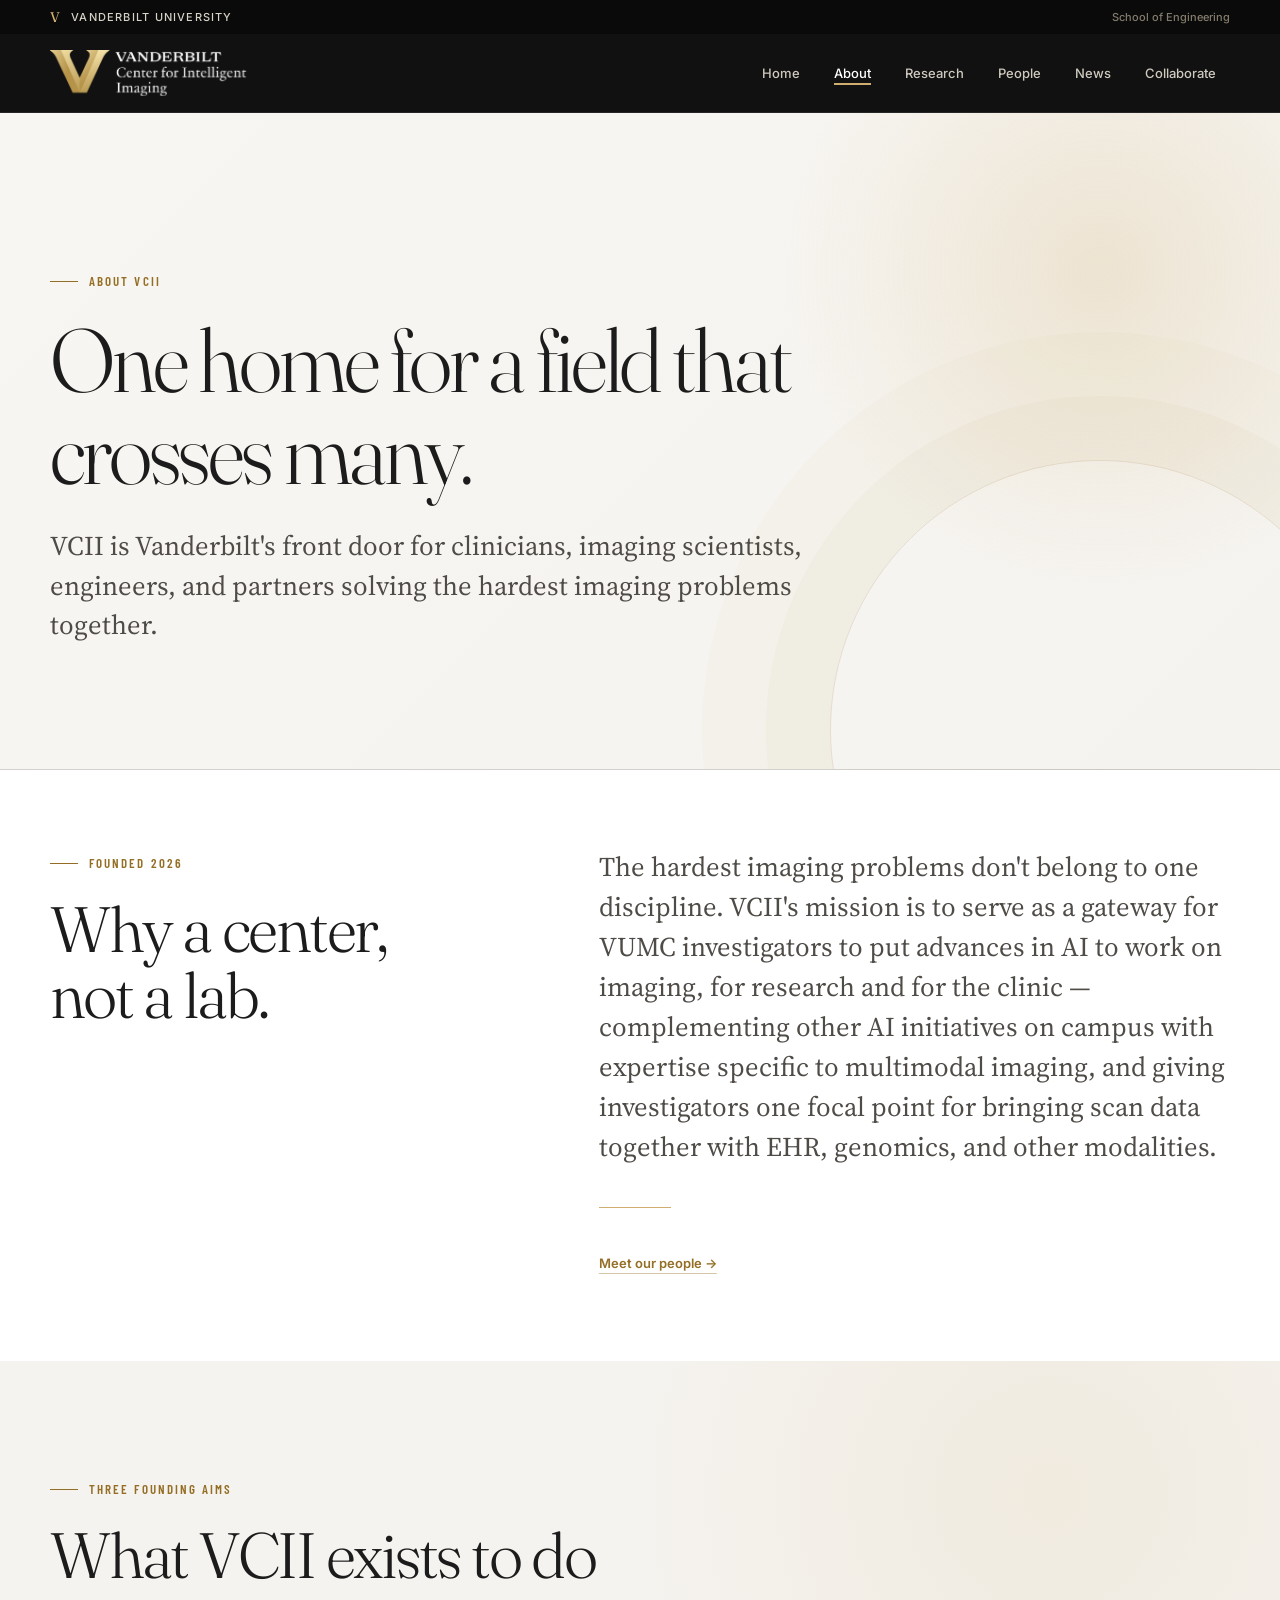
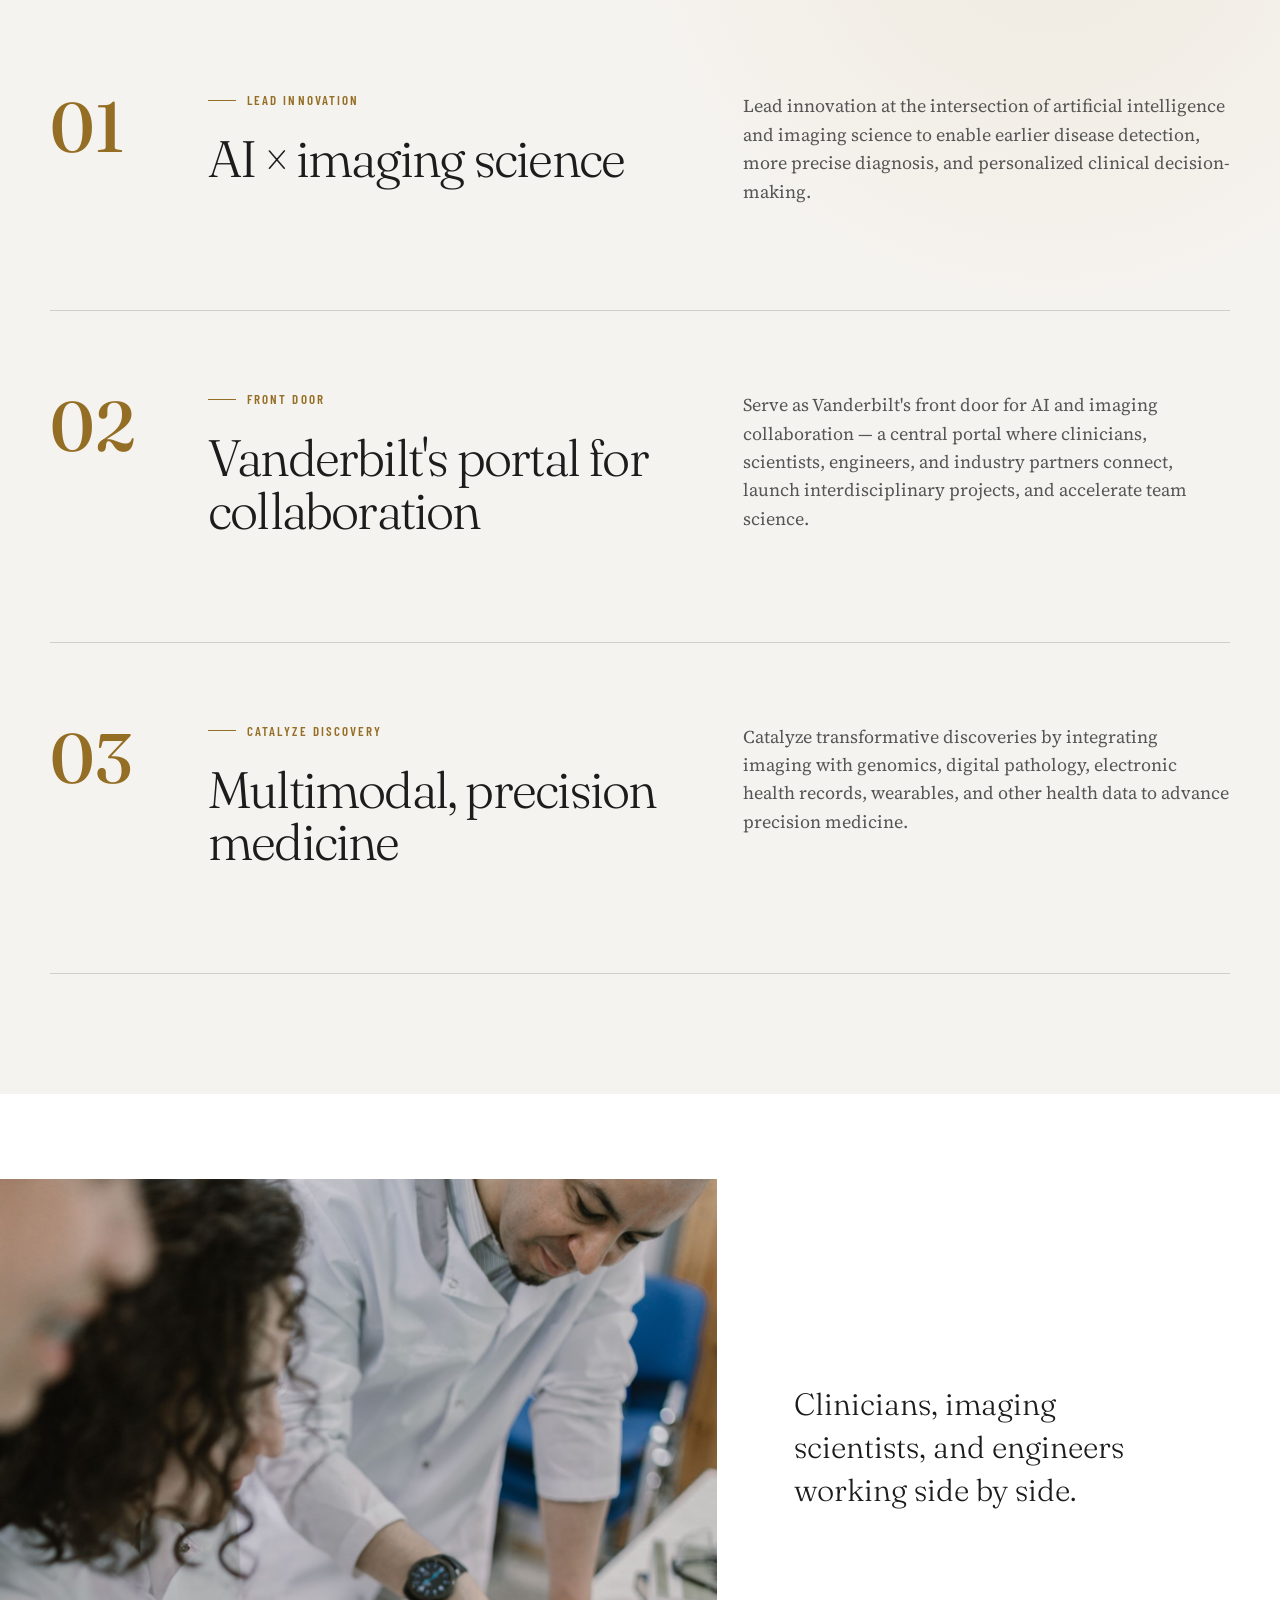
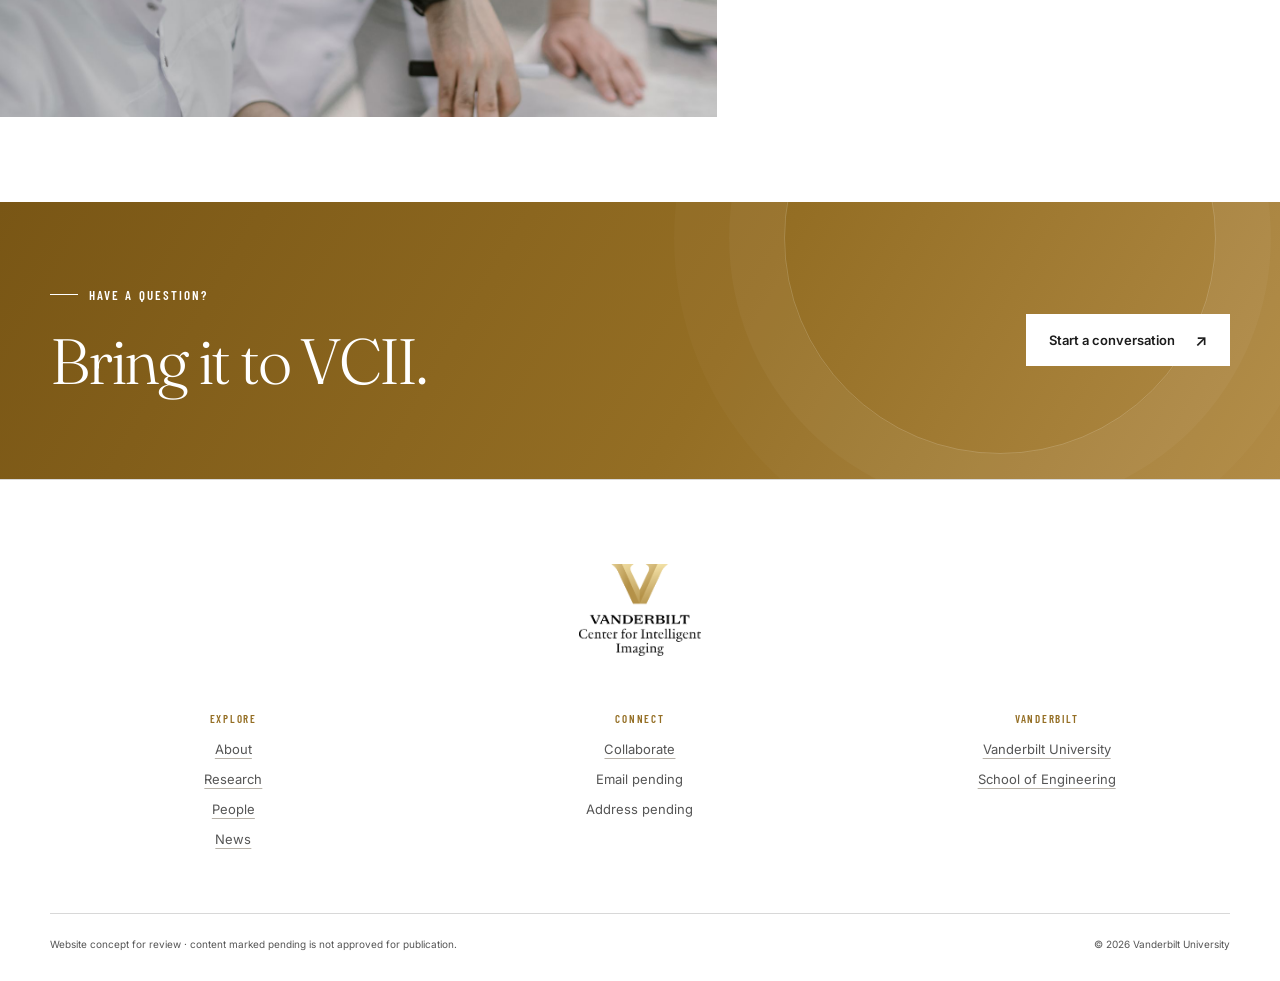
==== commit 8282d3ba: "updates logo" ====
--- a/about.html
+++ b/about.html
@@ -7,7 +7,7 @@
   <header class="site-head">
     <nav class="nav" aria-label="Primary navigation">
       <div class="nav-row wrap">
-        <a class="brand" href="index.html" aria-label="VCII home"><span class="brand-mark" aria-hidden="true"></span><span class="brand-text"><strong>VCII</strong><small>Center for Intelligent Imaging</small></span></a>
+        <a class="brand" href="index.html" aria-label="VCII — Vanderbilt Center for Intelligent Imaging home"><img class="brand-logo" src="assets/VCII_official_logo/V_INTELL_IMAGING_White.png" alt="Vanderbilt University Center for Intelligent Imaging"></a>
         <button class="menu-button" aria-expanded="false" aria-label="Open navigation"><span></span></button>
         <div class="nav-links"><a href="index.html">Home</a><a aria-current="page" href="about.html">About</a><a href="research.html">Research</a><a href="people.html">People</a><a href="news.html">News</a><a href="collaborate.html">Collaborate</a></div>
       </div>
@@ -34,6 +34,6 @@
 
     <section class="cta-band"><div class="wrap cta-grid"><div><p class="eyebrow" style="color:#fff">Have a question?</p><h2>Bring it to VCII.</h2></div><div><a class="button light" href="collaborate.html">Start a conversation</a></div></div></section>
   </main>
-  <footer class="site-footer"><div class="wrap"><div class="footer-brand-row"><div class="footer-mark" aria-hidden="true"><span>V</span></div><div class="footer-word"><strong>VCII</strong><span>Vanderbilt Center for Intelligent Imaging</span></div></div><div class="footer-grid"><div><div class="footer-title">Explore</div><a href="about.html">About</a><a href="research.html">Research</a><a href="people.html">People</a><a href="news.html">News</a></div><div><div class="footer-title">Connect</div><a href="collaborate.html">Collaborate</a><span>Email pending</span><span>Address pending</span></div><div><div class="footer-title">Vanderbilt</div><a href="https://www.vanderbilt.edu/">Vanderbilt University</a><a href="https://engineering.vanderbilt.edu/">School of Engineering</a></div></div><div class="footer-bottom"><span>Website concept for review · content marked pending is not approved for publication.</span><span>© 2026 Vanderbilt University</span></div></div></footer>
+  <footer class="site-footer"><div class="wrap"><div class="footer-brand-row"><img class="footer-logo" src="assets/VCII_official_logo/V_Centered_INTELL_IMAGING_Black.png" alt="Vanderbilt University Center for Intelligent Imaging"></div><div class="footer-grid"><div><div class="footer-title">Explore</div><a href="about.html">About</a><a href="research.html">Research</a><a href="people.html">People</a><a href="news.html">News</a></div><div><div class="footer-title">Connect</div><a href="collaborate.html">Collaborate</a><span>Email pending</span><span>Address pending</span></div><div><div class="footer-title">Vanderbilt</div><a href="https://www.vanderbilt.edu/">Vanderbilt University</a><a href="https://engineering.vanderbilt.edu/">School of Engineering</a></div></div><div class="footer-bottom"><span>Website concept for review · content marked pending is not approved for publication.</span><span>© 2026 Vanderbilt University</span></div></div></footer>
   <script src="vcii.js"></script>
 </body></html>
--- a/vcii.css
+++ b/vcii.css
@@ -15,6 +15,8 @@
   --body: "Source Serif 4", Georgia, serif;
   --ui: "Inter", Arial, sans-serif;
   --condensed: "Barlow Condensed", Arial Narrow, sans-serif;
+  --ease-out: cubic-bezier(.23, 1, .32, 1);
+  --ease-in-out: cubic-bezier(.77, 0, .175, 1);
 }
 
 * { box-sizing: border-box; }
@@ -49,12 +51,10 @@
 body.home .home-hero { padding-top: 0; }
 .nav-row { position: relative; min-height: 78px; display: flex; align-items: center; justify-content: space-between; gap: 22px; transition: min-height .25s ease; }
 .site-head.scrolled .nav-row { min-height: 62px; }
-.brand { position: relative; z-index: 1; display: flex; align-items: center; gap: 13px; text-decoration: none; }
-.brand-mark { position: relative; width: 30px; aspect-ratio: 1; background: linear-gradient(145deg, #3a3a3a, #0a0a0a); border: 1px solid rgba(255,255,255,.14); transform: rotate(45deg); }
-.brand-mark::after { content: "V"; position: absolute; inset: 0; display: grid; place-items: center; color: var(--gold); font: 400 17px var(--display); transform: rotate(-45deg); }
-.brand-text { display: flex; flex-direction: column; font-family: var(--ui); line-height: 1; color: #fff; }
-.brand-text strong { font-size: 21px; letter-spacing: .09em; }
-.brand-text small { margin-top: 6px; color: #948d7d; font-size: 10px; letter-spacing: .08em; text-transform: uppercase; }
+.brand { position: relative; z-index: 1; display: flex; align-items: center; text-decoration: none; }
+.brand-logo { width: auto; height: 46px; transition: opacity .2s ease, transform .25s var(--ease-out); transform-origin: left center; }
+.site-head.scrolled .brand-logo { transform: scale(.83); }
+.brand:hover .brand-logo { opacity: .85; }
 .nav-links { position: relative; z-index: 1; display: flex; align-items: center; gap: 6px; font: 500 13px var(--ui); }
 .nav-links a { position: relative; padding: 10px 14px; color: #cfcabe; text-decoration: none; transition: color .2s ease; }
 .nav-links a:hover { color: #fff; }
@@ -62,7 +62,18 @@
 .nav-links a:hover::after, .nav-links a[aria-current="page"]::after { transform: scaleX(1); transform-origin: left; }
 .nav-links a[aria-current="page"] { color: #fff; }
 .menu-button { position: relative; z-index: 1; display: none; width: 42px; height: 42px; padding: 0; border: 1px solid rgba(255,255,255,.25); background: transparent; }
-.menu-button span, .menu-button::before, .menu-button::after { content: ""; display: block; width: 18px; height: 1px; margin: 5px auto; background: #fff; transition: .2s; }
+.menu-button span, .menu-button::before, .menu-button::after { content: ""; display: block; width: 18px; height: 1px; margin: 5px auto; background: #fff; transition: transform .2s var(--ease-out), opacity .2s var(--ease-out); }
+
+/* Header load-in: brand mark, then nav links cascade in on first paint. Once
+   per page load, not repeated — sits in the "rare" delight tier. */
+@keyframes nav-in { from { opacity: 0; transform: translateY(-6px); } to { opacity: 1; transform: none; } }
+.brand-logo, .nav-links a { animation: nav-in .5s var(--ease-out) both; }
+.nav-links a:nth-child(1) { animation-delay: .05s; }
+.nav-links a:nth-child(2) { animation-delay: .1s; }
+.nav-links a:nth-child(3) { animation-delay: .15s; }
+.nav-links a:nth-child(4) { animation-delay: .2s; }
+.nav-links a:nth-child(5) { animation-delay: .25s; }
+.nav-links a:nth-child(6) { animation-delay: .3s; }
 
 .eyebrow { display: flex; align-items: center; gap: 11px; margin: 0 0 25px; color: var(--oak); font: 600 13px var(--condensed); letter-spacing: .16em; text-transform: uppercase; }
 .eyebrow::before { content: ""; width: 28px; height: 1px; background: currentColor; }
@@ -75,9 +86,10 @@
 .ui-copy { font-family: var(--ui); font-size: 15px; line-height: 1.65; }
 .label { font: 600 12px var(--condensed); letter-spacing: .16em; text-transform: uppercase; }
 .button-row { display: flex; flex-wrap: wrap; align-items: center; gap: 14px 34px; margin-top: 38px; }
-.button { display: inline-flex; align-items: center; justify-content: center; gap: 20px; min-height: 52px; padding: 0 22px; border: 1px solid var(--ink); background: var(--ink); color: #fff; font: 600 13px var(--ui); text-decoration: none; transition: .2s ease; }
+.button { display: inline-flex; align-items: center; justify-content: center; gap: 20px; min-height: 52px; padding: 0 22px; border: 1px solid var(--ink); background: var(--ink); color: #fff; font: 600 13px var(--ui); text-decoration: none; transition: background .2s ease, border-color .2s ease, transform .15s var(--ease-out); }
 .button::after { content: "\2197"; font-size: 16px; }
-.button:hover { background: var(--oak); border-color: var(--oak); transform: translateY(-2px); }
+@media (hover: hover) and (pointer: fine) { .button:hover { background: var(--oak); border-color: var(--oak); transform: translateY(-2px); } }
+.button:active { transform: translateY(0) scale(.97); transition-duration: .1s; }
 .button.light { border-color: rgba(255,255,255,.45); background: #fff; color: var(--ink); }
 .button.light:hover { border-color: var(--gold); background: var(--gold); }
 .button.ghost { background: transparent; color: var(--ink); }
@@ -141,10 +153,10 @@
 .mini-rule { width: 72px; height: 1px; margin: 40px 0; background: var(--gold); }
 .path-grid { display: grid; grid-template-columns: repeat(3, 1fr); gap: 14px; }
 .path-card { position: relative; min-height: 370px; padding: 38px 34px 34px; border: 1px solid rgba(255,255,255,.75); border-radius: 22px; background: rgba(255,255,255,.52); box-shadow: 0 18px 45px rgba(50,40,20,.07), inset 0 1px 0 #fff; color: inherit; text-decoration: none; overflow: hidden; transition: transform .35s cubic-bezier(.2,.7,.2,1), box-shadow .35s ease; }
-.path-card::before { content: ""; position: absolute; inset: auto 0 0; height: 0; background: var(--ink); transition: height .35s cubic-bezier(.2,.7,.2,1); }
+.path-card::before { content: ""; position: absolute; inset: auto 0 0; height: 100%; background: var(--ink); transform: scaleY(0); transform-origin: bottom; transition: transform .35s cubic-bezier(.2,.7,.2,1); }
 .path-card > * { position: relative; z-index: 1; }
 .path-card:hover { color: #fff; transform: translateY(-8px); box-shadow: 0 28px 60px rgba(28,28,28,.16); }
-.path-card:hover::before { height: 100%; }
+.path-card:hover::before { transform: scaleY(1); }
 .path-number { display: flex; justify-content: space-between; align-items: start; margin-bottom: 85px; color: var(--oak); font: 600 14px var(--condensed); letter-spacing: .1em; }
 .path-number::after { content: "\2197"; width: 35px; height: 35px; display: grid; place-items: center; border: 1px solid currentColor; border-radius: 50%; font-size: 15px; }
 .path-card:hover .path-number { color: var(--gold); }
@@ -255,20 +267,26 @@
 .form-success.show { display: block; }
 
 .site-footer { padding: 84px 0 28px; color: var(--gray); background: #fff; border-top: 1px solid var(--line); font: 13px/1.7 var(--ui); }
-.footer-brand-row { display: flex; flex-direction: column; align-items: center; gap: 14px; margin-bottom: 64px; text-align: center; }
-.footer-mark { display: grid; place-items: center; width: 44px; aspect-ratio: 1; color: var(--gold); background: linear-gradient(145deg, #2b2b2b, #090909); font: 400 22px var(--display); transform: rotate(45deg); }
-.footer-mark span { transform: rotate(-45deg); }
-.footer-word { display: flex; flex-direction: column; align-items: center; gap: 4px; }
-.footer-word strong { color: var(--ink); font: 300 30px var(--display); }
-.footer-word span { color: var(--gray); font: 500 11px var(--ui); letter-spacing: .1em; text-transform: uppercase; }
+.footer-brand-row { display: flex; flex-direction: column; align-items: center; margin-bottom: 56px; text-align: center; }
+.footer-logo { width: auto; height: 92px; }
 .footer-grid { display: grid; grid-template-columns: repeat(3, 1fr); gap: 40px; padding-bottom: 55px; text-align: center; }
 .footer-grid a, .footer-grid span { display: block; margin-bottom: 8px; }
 .footer-title { margin-bottom: 13px; color: var(--oak); font: 600 11px var(--condensed); letter-spacing: .16em; text-transform: uppercase; }
 .site-footer a { color: inherit; text-decoration-color: #b8b2a9; text-underline-offset: 4px; }
 .footer-bottom { display: flex; justify-content: space-between; gap: 20px; padding-top: 22px; border-top: 1px solid var(--line); color: var(--gray); font-size: 10px; }
 
-.reveal { opacity: 0; transform: translateY(22px); transition: opacity .6s ease, transform .6s ease; }
+.reveal { opacity: 0; transform: translateY(22px); transition: opacity .6s var(--ease-out), transform .6s var(--ease-out); }
 .reveal.in { opacity: 1; transform: none; }
+
+/* Card grids reveal as a group (.reveal on the wrap), but each card within
+   staggers 60ms behind the last so a row of items doesn't pop in as one
+   slab — the "everything enters at once" smell. */
+.path-grid > *, .photo-grid > *, .news-grid > *, .cap-grid > *, .founders-grid > * { transition: opacity .5s var(--ease-out), transform .5s var(--ease-out); }
+.reveal:not(.in) .path-grid > *, .reveal:not(.in) .photo-grid > *, .reveal:not(.in) .news-grid > *, .reveal:not(.in) .cap-grid > *, .reveal:not(.in) .founders-grid > * { opacity: 0; transform: translateY(16px); }
+.path-grid > *:nth-child(2), .photo-grid > *:nth-child(2), .news-grid > *:nth-child(2), .founders-grid > *:nth-child(2) { transition-delay: .07s; }
+.path-grid > *:nth-child(3), .cap-grid > *:nth-child(3) { transition-delay: .14s; }
+.cap-grid > *:nth-child(2) { transition-delay: .07s; }
+.cap-grid > *:nth-child(4) { transition-delay: .21s; }
 
 @keyframes scanline {
   0%, 100% { top: 13%; opacity: .2; }
@@ -282,9 +300,9 @@
   .menu-open .menu-button span { opacity: 0; }
   .menu-open .menu-button::before { transform: translateY(6px) rotate(45deg); }
   .menu-open .menu-button::after { transform: translateY(-6px) rotate(-45deg); }
-  .nav-links { position: absolute; z-index: 99; top: 100%; right: 0; left: 0; display: none; padding: 8px 24px 20px; background: #111; border-bottom: 1px solid rgba(255,255,255,.09); box-shadow: 0 22px 45px rgba(0,0,0,.3); flex-direction: column; align-items: stretch; gap: 4px; font-size: 17px; }
-  .menu-open .nav-links { display: flex; }
-  .nav-links a { padding: 13px 4px; }
+  .nav-links { position: absolute; z-index: 99; top: 100%; right: 0; left: 0; display: flex; padding: 8px 24px 20px; background: #111; border-bottom: 1px solid rgba(255,255,255,.09); box-shadow: 0 22px 45px rgba(0,0,0,.3); flex-direction: column; align-items: stretch; gap: 4px; font-size: 17px; opacity: 0; visibility: hidden; transform: translateY(-8px); transition: opacity .22s var(--ease-out), transform .22s var(--ease-out), visibility 0s linear .22s; }
+  .menu-open .nav-links { opacity: 1; visibility: visible; transform: none; transition: opacity .22s var(--ease-out), transform .22s var(--ease-out), visibility 0s linear; }
+  .nav-links a { padding: 13px 4px; animation: none; }
   .brand-text small { display: none; }
   .home-hero, .hero-inner { min-height: 100svh; }
   .hero-copy { width: 88%; }
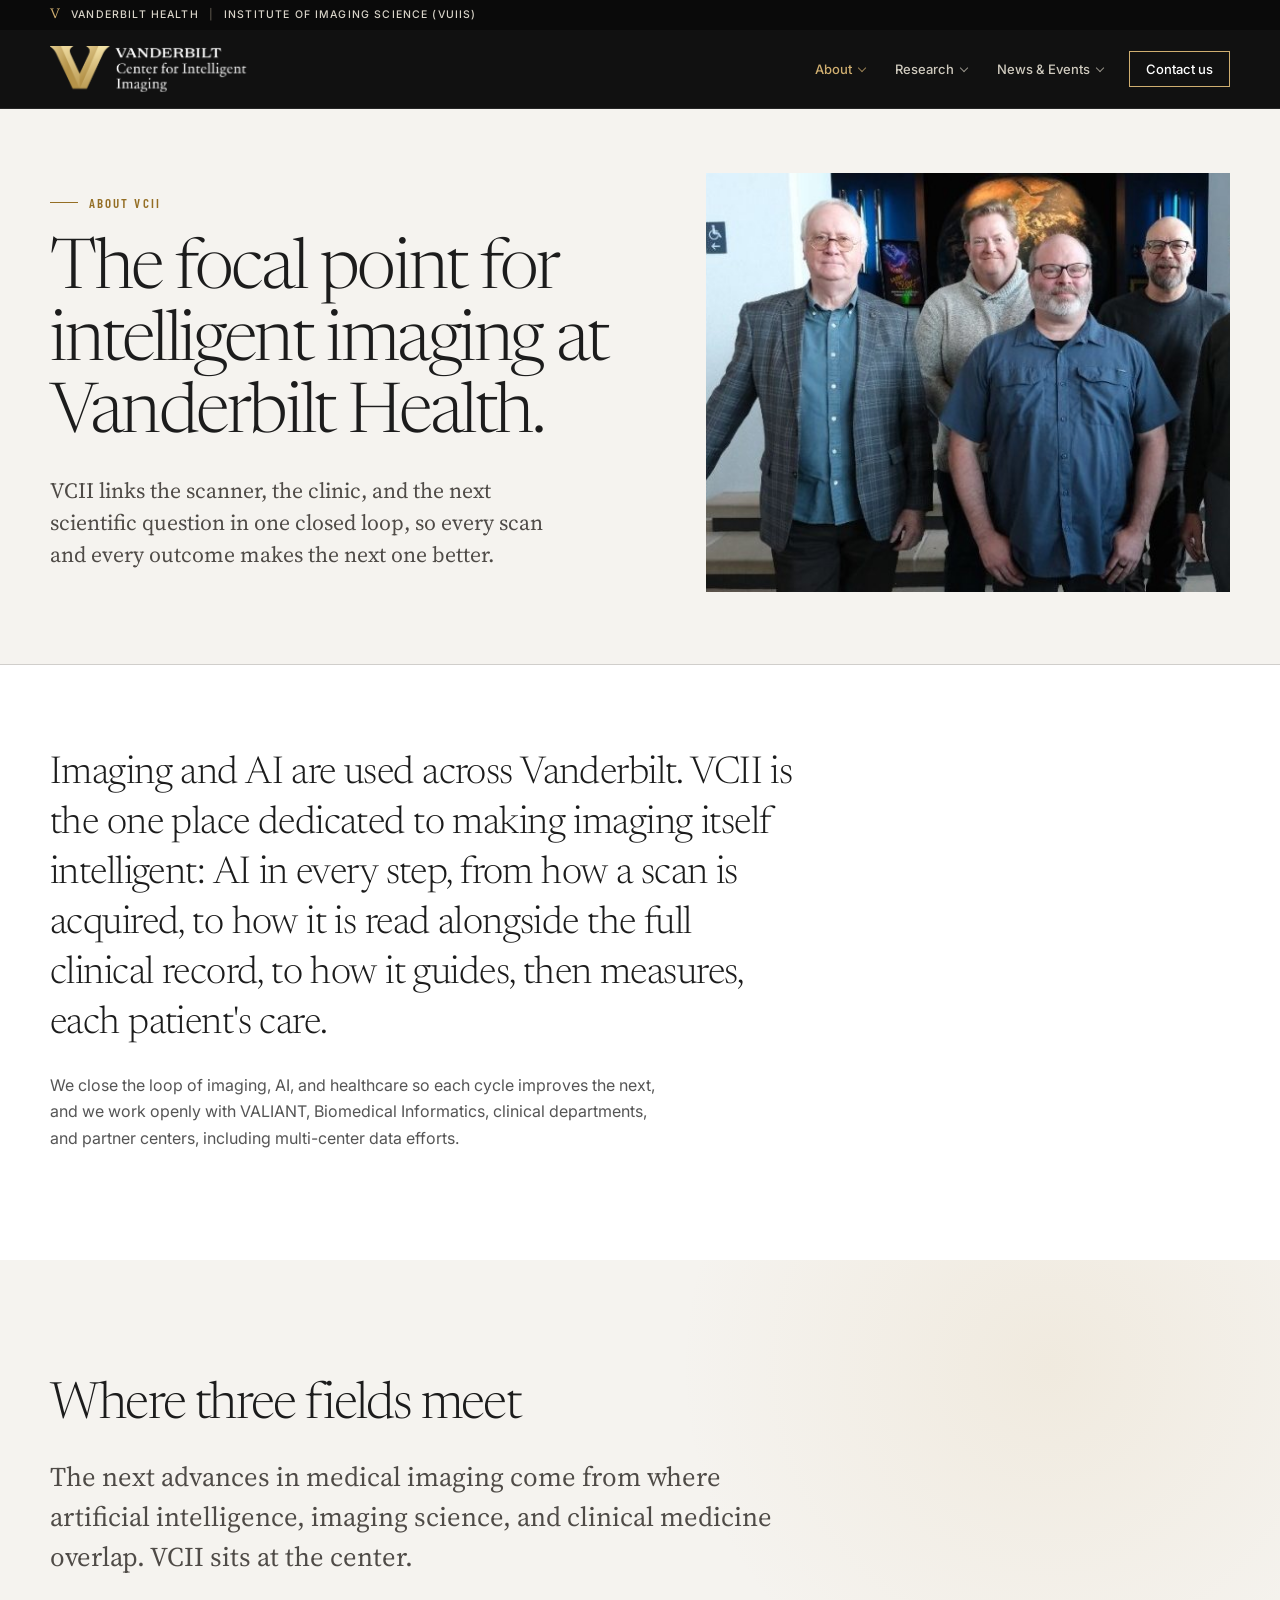
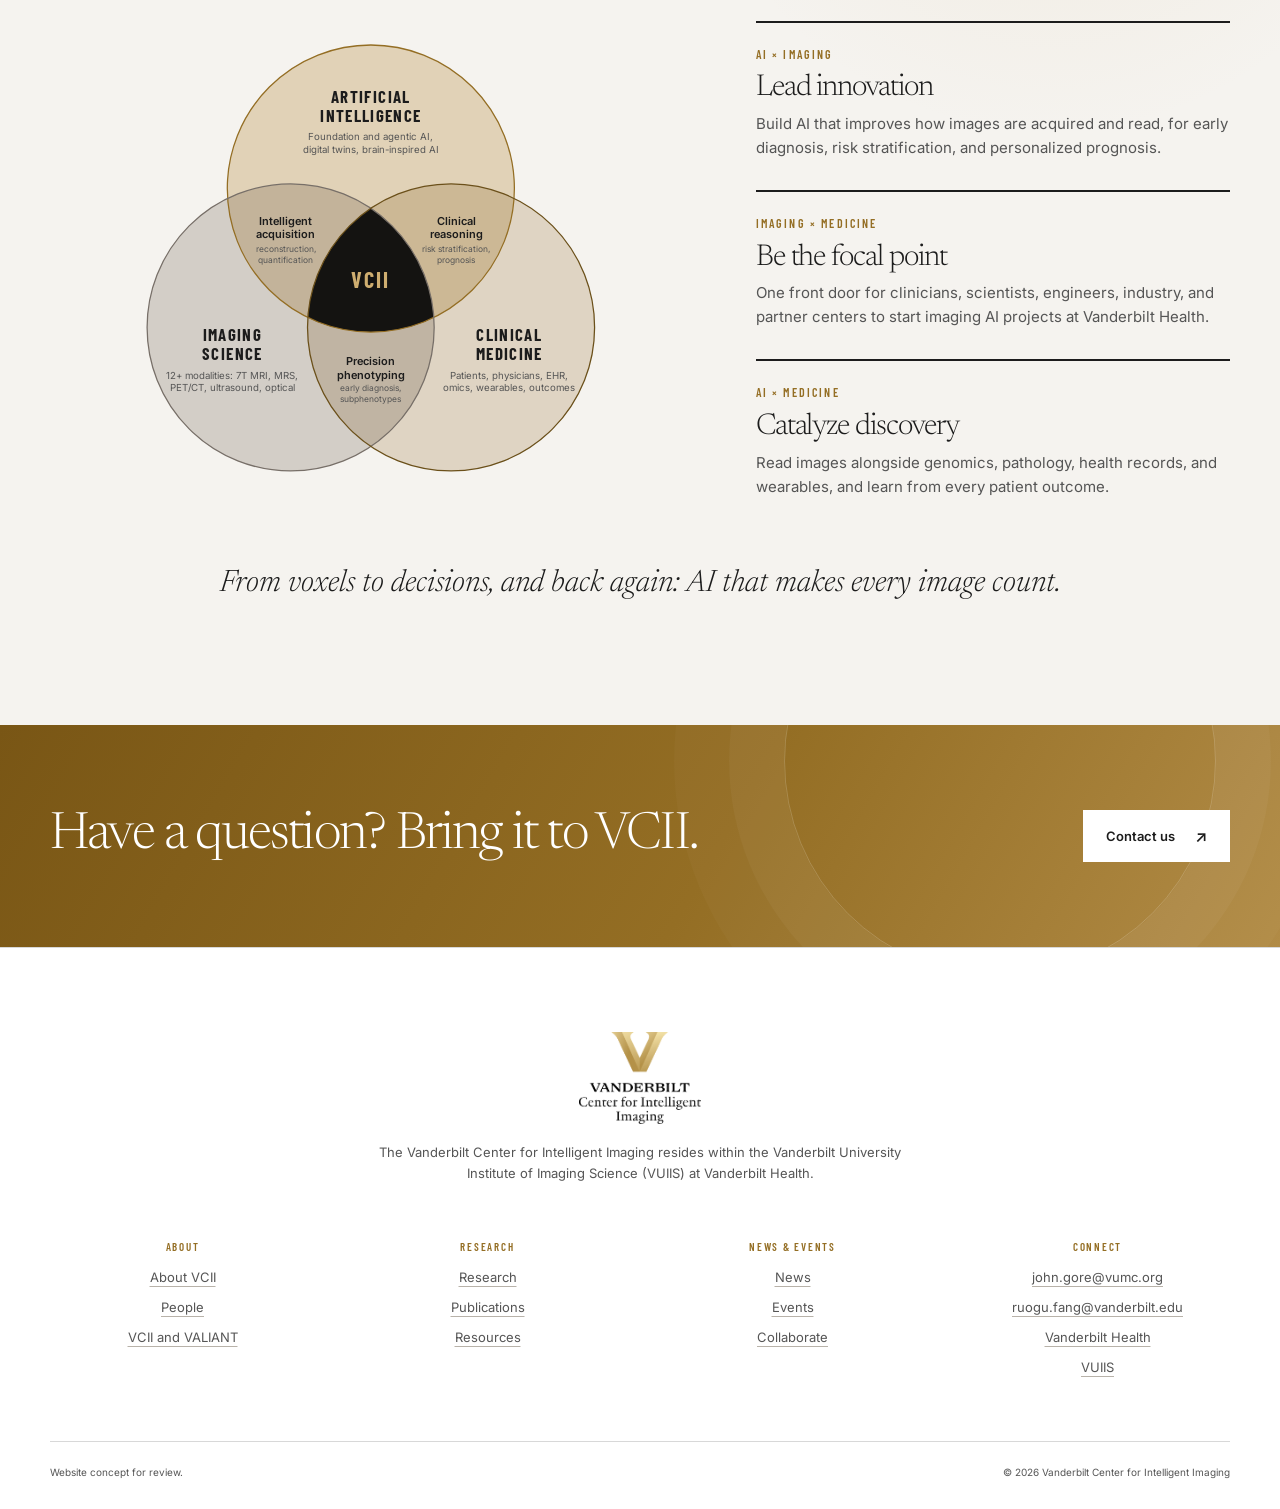
==== commit d6acc3be: "Redesign site to match VCII launch materials - Use the launch-materials figures (closed-loop ring, M" ====
--- a/about.html
+++ b/about.html
@@ -1,39 +1,99 @@
 <!doctype html>
 <html lang="en">
-<head><meta charset="utf-8"><meta name="viewport" content="width=device-width, initial-scale=1"><meta name="description" content="About the Vanderbilt Center for Intelligent Imaging."><title>About — VCII</title><link rel="stylesheet" href="vcii.css"></head>
+<head>
+  <meta charset="utf-8">
+  <meta name="viewport" content="width=device-width, initial-scale=1">
+  <meta name="description" content="About the Vanderbilt Center for Intelligent Imaging.">
+  <title>About · VCII</title>
+  <link rel="stylesheet" href="vcii.css">
+</head>
 <body>
   <a class="skip-link" href="#main">Skip to content</a>
-  <div class="utility"><div class="wrap"><span class="v-mark" aria-hidden="true">V</span><a href="https://www.vanderbilt.edu/">Vanderbilt University</a><span>School of Engineering</span></div></div>
   <header class="site-head">
+    <div class="utility"><div class="wrap"><span class="v-mark" aria-hidden="true">V</span><a href="https://www.vanderbilthealth.com/">Vanderbilt Health</a><span class="sep" aria-hidden="true">|</span><a href="https://www.vumc.org/vuiis/">Institute of Imaging Science (VUIIS)</a></div></div>
     <nav class="nav" aria-label="Primary navigation">
       <div class="nav-row wrap">
-        <a class="brand" href="index.html" aria-label="VCII — Vanderbilt Center for Intelligent Imaging home"><img class="brand-logo" src="assets/VCII_official_logo/V_INTELL_IMAGING_White.png" alt="Vanderbilt University Center for Intelligent Imaging"></a>
+        <a class="brand" href="index.html" aria-label="VCII home"><img class="brand-logo" src="assets/VCII_official_logo/V_INTELL_IMAGING_White.png" alt="Vanderbilt Center for Intelligent Imaging"></a>
         <button class="menu-button" aria-expanded="false" aria-label="Open navigation"><span></span></button>
-        <div class="nav-links"><a href="index.html">Home</a><a aria-current="page" href="about.html">About</a><a href="research.html">Research</a><a href="people.html">People</a><a href="news.html">News</a><a href="collaborate.html">Collaborate</a></div>
+        <div class="nav-links"><div class="nav-item has-sub"><button class="nav-top" aria-expanded="false" aria-current="true">About</button><div class="sub-menu"><a href="about.html" aria-current="page"><b>About VCII</b><span>Mission, aims, and how VCII works</span></a><a href="people.html"><b>People</b><span>Founding directors and advisory board</span></a><a href="valiant.html"><b>VCII and VALIANT</b><span>Partners in AI at Vanderbilt</span></a></div></div><div class="nav-item has-sub"><button class="nav-top" aria-expanded="false">Research</button><div class="sub-menu"><a href="research.html"><b>Research</b><span>The closed loop and our focus areas</span></a><a href="publications.html"><b>Publications</b><span>Selected papers from the directors</span></a><a href="resources.html"><b>Resources</b><span>Imaging, computing and data at VUIIS</span></a></div></div><div class="nav-item has-sub"><button class="nav-top" aria-expanded="false">News &amp; Events</button><div class="sub-menu"><a href="news.html"><b>News</b><span>Honors, funding and new papers</span></a><a href="events.html"><b>Events</b><span>Retreats, seminars and talks</span></a></div></div><div class="nav-item"><a class="nav-cta" href="collaborate.html">Contact us</a></div></div>
       </div>
     </nav>
   </header>
   <main id="main">
-    <section class="page-hero"><div class="wrap"><p class="eyebrow">About VCII</p><h1>One home for a field that crosses many.</h1><p class="lede">VCII is Vanderbilt's front door for clinicians, imaging scientists, engineers, and partners solving the hardest imaging problems together.</p></div></section>
-
-    <section class="section tight"><div class="wrap intro-grid reveal">
-      <div><p class="eyebrow">Founded 2026</p><h2>Why a center, not a lab.</h2></div>
-      <div><p class="lede">The hardest imaging problems don't belong to one discipline. VCII's mission is to serve as a gateway for VUMC investigators to put advances in AI to work on imaging, for research and for the clinic — complementing other AI initiatives on campus with expertise specific to multimodal imaging, and giving investigators one focal point for bringing scan data together with EHR, genomics, and other modalities.</p><div class="mini-rule"></div><a class="text-link" href="people.html">Meet our people →</a></div>
+    <section class="page-hero"><div class="wrap ph-grid">
+      <div class="ph-copy"><p class="eyebrow">About VCII</p><h1>The focal point for intelligent imaging at Vanderbilt Health.</h1><p class="lede">VCII links the scanner, the clinic, and the next scientific question in one closed loop, so every scan and every outcome makes the next one better.</p></div>
+      <div class="ph-media"><img src="assets/photos/vuiis-faculty.jpg" alt="Dr. Gore with VUIIS faculty at the institute" style="object-position:30% center"></div>
     </div></section>
 
-    <section class="section cream"><div class="wrap">
-      <div class="reveal"><p class="eyebrow">Three founding aims</p><h2>What VCII exists to do</h2></div>
-      <article class="pillar reveal"><div class="pillar-no">01</div><div><p class="eyebrow">Lead innovation</p><h2>AI × imaging science</h2></div><div class="pillar-copy"><p>Lead innovation at the intersection of artificial intelligence and imaging science to enable earlier disease detection, more precise diagnosis, and personalized clinical decision-making.</p></div></article>
-      <article class="pillar reveal"><div class="pillar-no">02</div><div><p class="eyebrow">Front door</p><h2>Vanderbilt's portal for collaboration</h2></div><div class="pillar-copy"><p>Serve as Vanderbilt's front door for AI and imaging collaboration — a central portal where clinicians, scientists, engineers, and industry partners connect, launch interdisciplinary projects, and accelerate team science.</p></div></article>
-      <article class="pillar reveal"><div class="pillar-no">03</div><div><p class="eyebrow">Catalyze discovery</p><h2>Multimodal, precision medicine</h2></div><div class="pillar-copy"><p>Catalyze transformative discoveries by integrating imaging with genomics, digital pathology, electronic health records, wearables, and other health data to advance precision medicine.</p></div></article>
+    <section class="section tight"><div class="wrap statement reveal">
+      <p>Imaging and AI are used across Vanderbilt. VCII is the one place dedicated to making imaging itself intelligent: AI in every step, from how a scan is acquired, to how it is read alongside the full clinical record, to how it guides, then measures, each patient's care.</p>
+      <p class="ui-copy">We close the loop of imaging, AI, and healthcare so each cycle improves the next, and we work openly with VALIANT, Biomedical Informatics, clinical departments, and partner centers, including multi-center data efforts.</p>
     </div></section>
 
-    <section class="section tight">
-      <figure class="figure wrap reveal"><div class="figure-media"><img src="assets/lab-team.jpg" class="crop-top" alt="Two clinicians and a researcher in white coats reviewing a reference together"></div><figcaption>Clinicians, imaging scientists, and engineers working side by side.</figcaption></figure>
-    </section>
+    <section class="section cream" id="mission"><div class="wrap">
+      <div class="reveal narrow"><h2>Where three fields meet</h2><p class="lede">The next advances in medical imaging come from where artificial intelligence, imaging science, and clinical medicine overlap. VCII sits at the center.</p></div>
+      <div class="venn-split reveal">
+        <div class="venn-fig"><svg class="venn" viewBox="0 0 760 600" role="img" aria-label="Three-circle Venn diagram: Artificial Intelligence, Imaging Science, and Clinical Medicine overlap; VCII sits where all three meet">
+    <defs>
+      <clipPath id="mv-cA"><circle cx="380" cy="215" r="170"/></clipPath>
+      <clipPath id="mv-cB"><circle cx="285" cy="379.5" r="170"/></clipPath>
+      <radialGradient id="mv-gA" r="60%"><stop offset="0" style="stop-color:var(--gold);stop-opacity:.8"/><stop offset="1" style="stop-color:var(--gold);stop-opacity:.06"/></radialGradient>
+      <radialGradient id="mv-gB" r="60%"><stop offset="0" style="stop-color:var(--coffee);stop-opacity:.7"/><stop offset="1" style="stop-color:var(--coffee);stop-opacity:.05"/></radialGradient>
+      <radialGradient id="mv-gC" r="60%"><stop offset="0" style="stop-color:var(--oak);stop-opacity:.55"/><stop offset="1" style="stop-color:var(--oak);stop-opacity:.04"/></radialGradient>
+    </defs>
+    <g style="mix-blend-mode:multiply">
+      <circle class="vf vA" cx="380" cy="215" r="170"/>
+      <circle class="vf vB" cx="285" cy="379.5" r="170"/>
+      <circle class="vf vC" cx="475" cy="379.5" r="170"/>
+    </g>
+    <!-- the true three-way intersection, drawn as its own shape -->
+    <g clip-path="url(#mv-cA)"><g clip-path="url(#mv-cB)"><circle class="vcenter" cx="475" cy="379.5" r="170"/></g></g>
+    <g fill="none">
+      <circle class="vs sA" cx="380" cy="215" r="170"/>
+      <circle class="vs sB" cx="285" cy="379.5" r="170"/>
+      <circle class="vs sC" cx="475" cy="379.5" r="170"/>
+    </g>
 
-    <section class="cta-band"><div class="wrap cta-grid"><div><p class="eyebrow" style="color:#fff">Have a question?</p><h2>Bring it to VCII.</h2></div><div><a class="button light" href="collaborate.html">Start a conversation</a></div></div></section>
+    <g font-family="Barlow Condensed, Arial Narrow, sans-serif" font-weight="700" letter-spacing="1.6" text-anchor="middle" font-size="20" style="fill:var(--ink)">
+      <text x="380" y="114">ARTIFICIAL</text><text x="380" y="136">INTELLIGENCE</text>
+      <text x="216" y="396">IMAGING</text><text x="216" y="418">SCIENCE</text>
+      <text x="544" y="396">CLINICAL</text><text x="544" y="418">MEDICINE</text>
+    </g>
+    <g font-family="Inter, Arial, sans-serif" font-size="11.5" style="fill:var(--gray)" text-anchor="middle">
+      <text x="380" y="158">Foundation and agentic AI,</text><text x="380" y="173">digital twins, brain-inspired AI</text>
+      <text x="216" y="440">12+ modalities: 7T MRI, MRS,</text><text x="216" y="455">PET/CT, ultrasound, optical</text>
+      <text x="544" y="440">Patients, physicians, EHR,</text><text x="544" y="455">omics, wearables, outcomes</text>
+    </g>
+    <g font-family="Inter, Arial, sans-serif" font-size="13" font-weight="600" style="fill:var(--ink)" text-anchor="middle">
+      <text x="279" y="258">Intelligent</text><text x="279" y="274">acquisition</text><text x="279" y="290" font-size="10" font-weight="400" style="fill:var(--gray)">reconstruction,</text><text x="279" y="303" font-size="10" font-weight="400" style="fill:var(--gray)">quantification</text>
+      <text x="481" y="258">Clinical</text><text x="481" y="274">reasoning</text><text x="481" y="290" font-size="10" font-weight="400" style="fill:var(--gray)">risk stratification,</text><text x="481" y="303" font-size="10" font-weight="400" style="fill:var(--gray)">prognosis</text>
+      <text x="380" y="424">Precision</text><text x="380" y="440">phenotyping</text><text x="380" y="455" font-size="10" font-weight="400" style="fill:var(--gray)">early diagnosis,</text><text x="380" y="468" font-size="10" font-weight="400" style="fill:var(--gray)">subphenotypes</text>
+    </g>
+    <text x="380" y="333" text-anchor="middle" font-family="Barlow Condensed, Arial Narrow, sans-serif" font-weight="700" font-size="26" letter-spacing="2.5" style="fill:var(--venn-center-text)">VCII</text>
+  </svg></div>
+        <ol class="goals">
+          <li><span class="maps">AI × Imaging</span><h3>Lead innovation</h3><p>Build AI that improves how images are acquired and read, for early diagnosis, risk stratification, and personalized prognosis.</p></li>
+          <li><span class="maps">Imaging × Medicine</span><h3>Be the focal point</h3><p>One front door for clinicians, scientists, engineers, industry, and partner centers to start imaging AI projects at Vanderbilt Health.</p></li>
+          <li><span class="maps">AI × Medicine</span><h3>Catalyze discovery</h3><p>Read images alongside genomics, pathology, health records, and wearables, and learn from every patient outcome.</p></li>
+        </ol>
+      </div>
+      <p class="kicker reveal">From voxels to decisions, and back again: AI that makes every image count.</p>
+    </div></section>
+
+
+
+    <section class="cta-band"><div class="wrap cta-grid"><div><h2>Have a question? Bring it to VCII.</h2></div><div><a class="button light" href="collaborate.html#inquiry-form">Contact us</a></div></div></section>
   </main>
-  <footer class="site-footer"><div class="wrap"><div class="footer-brand-row"><img class="footer-logo" src="assets/VCII_official_logo/V_Centered_INTELL_IMAGING_Black.png" alt="Vanderbilt University Center for Intelligent Imaging"></div><div class="footer-grid"><div><div class="footer-title">Explore</div><a href="about.html">About</a><a href="research.html">Research</a><a href="people.html">People</a><a href="news.html">News</a></div><div><div class="footer-title">Connect</div><a href="collaborate.html">Collaborate</a><span>Email pending</span><span>Address pending</span></div><div><div class="footer-title">Vanderbilt</div><a href="https://www.vanderbilt.edu/">Vanderbilt University</a><a href="https://engineering.vanderbilt.edu/">School of Engineering</a></div></div><div class="footer-bottom"><span>Website concept for review · content marked pending is not approved for publication.</span><span>© 2026 Vanderbilt University</span></div></div></footer>
+  <footer class="site-footer"><div class="wrap">
+    <div class="footer-brand-row"><img class="footer-logo" src="assets/VCII_official_logo/V_Centered_INTELL_IMAGING_Black.png" alt="Vanderbilt Center for Intelligent Imaging"><p class="footer-note">The Vanderbilt Center for Intelligent Imaging resides within the Vanderbilt University Institute of Imaging Science (VUIIS) at Vanderbilt Health.</p></div>
+    <div class="footer-grid">
+      <div><div class="footer-title">About</div><a href="about.html">About VCII</a><a href="people.html">People</a><a href="valiant.html">VCII and VALIANT</a></div>
+      <div><div class="footer-title">Research</div><a href="research.html">Research</a><a href="publications.html">Publications</a><a href="resources.html">Resources</a></div>
+      <div><div class="footer-title">News &amp; Events</div><a href="news.html">News</a><a href="events.html">Events</a><a href="collaborate.html">Collaborate</a></div>
+      <div><div class="footer-title">Connect</div><a href="mailto:john.gore@vumc.org">john.gore@vumc.org</a><a href="mailto:ruogu.fang@vanderbilt.edu">ruogu.fang@vanderbilt.edu</a><a href="https://www.vanderbilthealth.com/">Vanderbilt Health</a><a href="https://www.vumc.org/vuiis/">VUIIS</a></div>
+    </div>
+    <div class="footer-bottom"><span>Website concept for review.</span><span>© 2026 Vanderbilt Center for Intelligent Imaging</span></div>
+  </div></footer>
   <script src="vcii.js"></script>
-</body></html>
+</body>
+</html>
--- a/vcii.css
+++ b/vcii.css
@@ -1,4 +1,4 @@
-@import url('https://fonts.googleapis.com/css2?family=Barlow+Condensed:wght@500;600&family=Fraunces:opsz,wght@9..144,300;9..144,400&family=Inter:wght@400;500;600&family=Source+Serif+4:opsz,wght@8..60,300;8..60,400&display=swap');
+@import url('https://fonts.googleapis.com/css2?family=Barlow+Condensed:wght@500;600&family=Newsreader:ital,opsz,wght@0,6..72,300..500;1,6..72,300..500&family=Inter:wght@400;500;600&family=Source+Serif+4:opsz,wght@8..60,300;8..60,400&display=swap');
 
 :root {
   --ink: #1c1c1c;
@@ -11,7 +11,7 @@
   --gray: #555;
   --line: rgba(28, 28, 28, .17);
   --wrap: min(1180px, calc(100vw - 48px));
-  --display: "Fraunces", Georgia, serif;
+  --display: "Newsreader", Georgia, serif;
   --body: "Source Serif 4", Georgia, serif;
   --ui: "Inter", Arial, sans-serif;
   --condensed: "Barlow Condensed", Arial Narrow, sans-serif;
@@ -357,3 +357,483 @@
   *, *::before, *::after { transition-duration: .01ms !important; animation-duration: .01ms !important; animation-iteration-count: 1 !important; }
   .reveal { opacity: 1; transform: none; }
 }
+
+/* ---------- v4: UCSF-style navigation (utility bar + dropdowns + contact CTA) ---------- */
+.site-head .utility { min-height: 30px; font-size: 10.5px; line-height: 30px; }
+.utility .sep { color: #5d574c; }
+.utility .utility-right { margin-left: auto; }
+.nav-links { gap: 2px; }
+.nav-item { position: relative; display: flex; align-items: center; }
+.nav-links .nav-item > a { padding: 10px 12px; }
+.sub-toggle { display: none; }
+.has-sub > a::before { content: ""; position: absolute; right: -1px; top: 50%; width: 5px; height: 5px; margin-top: -4px; border-right: 1.5px solid currentColor; border-bottom: 1.5px solid currentColor; transform: rotate(45deg); opacity: .6; }
+.sub-menu { position: absolute; top: 100%; left: 4px; min-width: 230px; padding: 10px 0; background: #111; border: 1px solid rgba(255,255,255,.1); border-top: 2px solid var(--gold); box-shadow: 0 22px 45px rgba(0,0,0,.35); opacity: 0; visibility: hidden; transform: translateY(6px); transition: opacity .18s var(--ease-out), transform .18s var(--ease-out), visibility 0s linear .18s; }
+.has-sub:hover .sub-menu, .has-sub:focus-within .sub-menu { opacity: 1; visibility: visible; transform: none; transition: opacity .18s var(--ease-out), transform .18s var(--ease-out), visibility 0s; }
+.nav-links .sub-menu a { display: block; padding: 9px 20px; color: #cfcabe; font: 500 13px var(--ui); animation: none; white-space: nowrap; }
+.nav-links .sub-menu a::after { display: none; }
+.nav-links .sub-menu a:hover { color: #fff; background: rgba(255,255,255,.05); }
+.nav-links a.nav-cta { margin-left: 10px; padding: 9px 16px; border: 1px solid var(--gold); color: #fff; }
+.nav-links a.nav-cta::after { display: none; }
+.nav-links a.nav-cta:hover { background: var(--gold); color: #111; }
+.nav-item { animation: nav-in .5s var(--ease-out) both; }
+.nav-links .nav-item > a { animation: none; }
+
+/* ---------- v4 components ---------- */
+.three-col { display: grid; grid-template-columns: repeat(3, 1fr); gap: 50px; }
+.three-col h3 { margin: 6px 0 12px; font-size: 24px; line-height: 1.2; }
+.quick-grid { display: grid; grid-template-columns: repeat(4, 1fr); gap: 14px; }
+.quick-card { display: flex; flex-direction: column; gap: 18px; padding: 26px; background: #fff; border-top: 3px solid var(--gold); font: 600 17px/1.3 var(--ui); text-decoration: none; transition: transform .2s, box-shadow .2s; }
+.quick-card span { color: var(--oak); font: 600 12px var(--condensed); letter-spacing: .16em; }
+.quick-card:hover { transform: translateY(-4px); box-shadow: 0 18px 40px rgba(50,40,20,.1); }
+.pipeline.five { grid-template-columns: repeat(5, 1fr); }
+.pipeline.five .pipeline-step h3 { font-size: 24px; }
+.rsi-note { margin: 36px 0 0; padding: 18px 22px; border: 1px dashed var(--oak); color: var(--ink); font: 15px/1.6 var(--ui); }
+.rsi-note span { color: var(--oak); font-size: 20px; margin-right: 8px; }
+.news-grid.three { grid-template-columns: repeat(3, 1fr); }
+.news-card .news-thumb { margin: -35px -35px 22px; height: 170px; overflow: hidden; }
+.news-card .news-thumb img { height: 100%; object-fit: cover; }
+.news-card .ui-copy { margin: 10px 0 18px; color: var(--gray); font: 14px/1.6 var(--ui); }
+.compare { display: grid; grid-template-columns: 1fr 1fr; gap: 40px; margin-top: 40px; }
+.compare > div { padding: 30px; background: var(--cream); border-top: 3px solid var(--coffee); }
+.compare > .vcii { border-top-color: var(--gold); }
+.compare ul { margin: 0; padding-left: 18px; font: 15px/1.6 var(--ui); }
+.compare li { margin-bottom: 10px; }
+.pubs-wrap { max-width: 900px; }
+.pub-year { margin: 40px 0 6px; color: var(--oak); font: 600 14px var(--condensed); letter-spacing: .16em; }
+.pub { padding: 18px 0; border-top: 1px solid var(--line); }
+.pub h4 { margin: 0 0 6px; font: 600 18px/1.35 var(--ui); }
+.pub-auth { margin: 0 0 4px; color: var(--gray); font: 13.5px/1.55 var(--ui); }
+.pub-venue { margin: 0; font: italic 15px/1.5 var(--body); }
+.pub-links { display: flex; gap: 14px; margin-top: 6px; font: 600 12px var(--ui); text-transform: uppercase; letter-spacing: .06em; }
+.pub-links a { color: var(--oak); }
+.event-list { display: grid; gap: 18px; }
+.event { display: grid; grid-template-columns: 110px 1fr; gap: 30px; padding: 28px; border: 1px solid var(--line); border-top: 3px solid var(--gold); }
+.event-date b { display: block; font: 400 40px/1 var(--display); }
+.event-date span { color: var(--gray); font: 13px var(--ui); }
+.event h3 { margin: 6px 0 8px; }
+.mod-grid { display: grid; grid-template-columns: repeat(4, 1fr); gap: 14px; margin-top: 36px; }
+.mod { padding: 24px; background: var(--cream); border-top: 3px solid var(--gold); }
+.mod h3 { margin: 0 0 8px; font-size: 19px; }
+.mod p { margin: 0; color: var(--gray); font: 14px/1.55 var(--ui); }
+.footer-note { max-width: 560px; margin: 18px auto 0; font: 13px/1.6 var(--ui); }
+.footer-grid { grid-template-columns: repeat(4, 1fr); }
+
+@media (max-width: 1100px) {
+  .nav-links .nav-item > a { padding: 10px 8px; font-size: 12.5px; }
+}
+@media (max-width: 900px) {
+  .nav-item { display: block; animation: none; }
+  .has-sub > a::before { display: none; }
+  .sub-toggle { display: block; position: absolute; right: 0; top: 6px; width: 40px; height: 40px; border: 0; background: transparent; color: #cfcabe; }
+  .sub-toggle::before { content: "+"; font: 400 22px var(--ui); }
+  .has-sub.open .sub-toggle::before { content: "–"; }
+  .sub-menu { position: static; display: none; min-width: 0; padding: 0 0 8px 14px; background: transparent; border: 0; box-shadow: none; opacity: 1; visibility: visible; transform: none; }
+  .has-sub:hover .sub-menu { transform: none; }
+  .has-sub.open .sub-menu { display: block; }
+  .nav-links a.nav-cta { display: inline-block; margin: 10px 0 0; }
+  .three-col, .quick-grid, .news-grid.three, .compare, .mod-grid { grid-template-columns: 1fr 1fr; }
+  .pipeline.five { grid-template-columns: 1fr 1fr; }
+  .footer-grid { grid-template-columns: 1fr 1fr; }
+}
+@media (max-width: 600px) {
+  .utility .wrap > a:nth-of-type(2), .utility .sep { display: none; }
+  .three-col, .quick-grid, .news-grid.three, .compare, .mod-grid, .pipeline.five, .footer-grid { grid-template-columns: 1fr; }
+  .event { grid-template-columns: 1fr; gap: 10px; }
+}
+.news-grid.three .news-card h3 { max-width: none; font-size: 24px; line-height: 1.2; }
+@media (max-width: 900px) {
+  .nav-links .nav-item > a { display: block; padding: 12px 48px 12px 4px; font-size: 17px; }
+  .nav-links .nav-item > a::after { display: none; }
+  .sub-toggle { top: 3px; }
+  .nav-links .sub-menu a { padding: 8px 4px; font-size: 15px; }
+}
+@media (min-width: 901px) {
+  .nav-links .has-sub > a { padding-right: 22px; }
+  .has-sub > a::before { right: 9px; }
+}
+
+/* ---------- v5: closed-loop diagram ---------- */
+.loop-grid { display: grid; grid-template-columns: 1.15fr .85fr; gap: 50px; align-items: center; }
+.loop-fig .cloop { --paper: #fff; --black: #111; --dark-oak: #6b501a; --on-dark: #cfc9bd; --on-dark-strong: #fff; --text: #333; display: block; width: 100%; height: auto; }
+.shift { display: grid; gap: 8px; margin: 24px 0; font: 14px/1.5 var(--ui); }
+.shift > span { color: var(--gray); font: 600 11px var(--condensed); letter-spacing: .16em; text-transform: uppercase; }
+.shift .old { padding: 10px 14px; background: #fff; border: 1px solid var(--line); color: var(--gray); }
+.shift .new { padding: 12px 14px; background: #111; color: #fff; font-weight: 600; }
+@media (max-width: 900px) { .loop-grid { grid-template-columns: 1fr; } }
+
+/* =====================================================================
+   v2 layer (2026-11-18): matches the launch materials (Venns, loop ring),
+   splits every page hero around a real photo, and swaps text-only rows for
+   photo bentos, figure splits and grouped lists. One radius scale: 0 for
+   media and panels, 50% only for portraits.
+   ===================================================================== */
+:root { --paper: #fff; --light: #e4e4e4; --text: #333; --dark-oak: #6b501a; --on-dark: #cfc9bd; --on-dark-strong: #fff;
+  --coffee-dark: color-mix(in srgb, var(--coffee) 78%, #000); --venn-center: #141311; --venn-center-text: var(--gold); --cond: var(--condensed);
+  --s-bg: var(--paper); --s-ink: var(--ink); --s-text: var(--text); --s-muted: var(--gray); --s-line: var(--light); --s-accent: var(--oak); --s-num: var(--dark-oak); --s-node: var(--paper); }
+h2 { font-size: clamp(34px, 4vw, 54px); }
+.narrow { max-width: 820px; }
+.narrow .lede { margin-bottom: 0; }
+
+/* split page hero */
+.page-hero { padding: 64px 0 72px; background: var(--cream); }
+.page-hero::after { display: none; }
+.ph-grid { display: grid; grid-template-columns: 1.05fr .95fr; gap: clamp(36px, 6vw, 88px); align-items: center; }
+.page-hero h1 { font-size: clamp(44px, 5.4vw, 78px); line-height: 1.04; margin-bottom: 22px; }
+.page-hero .lede { font-size: clamp(18px, 1.7vw, 22px); margin: 0; max-width: 46ch; }
+.page-hero .page-index { margin-top: 32px; }
+.ph-media { aspect-ratio: 5 / 4; overflow: hidden; background: var(--sand); }
+.ph-media img { width: 100%; height: 100%; object-fit: cover; }
+
+/* home */
+.home-hero h1 em { font-style: italic; }
+.intro-split { display: grid; grid-template-columns: 1.1fr .9fr; gap: clamp(40px, 7vw, 100px); align-items: center; }
+.intro-split .lede { font-size: clamp(18px, 1.6vw, 21px); }
+.stack-media { position: relative; aspect-ratio: 1 / 1; }
+.stack-media img { position: absolute; object-fit: cover; box-shadow: 0 24px 50px rgba(60,45,15,.18); }
+.stack-media .a { width: 78%; height: 62%; top: 0; right: 0; }
+.stack-media .b { width: 58%; height: 46%; left: 0; bottom: 0; border: 8px solid #fff; }
+.bento { display: grid; grid-template-columns: 1.4fr 1fr 1fr; grid-template-rows: 260px 200px; gap: 14px; margin-top: 8px; }
+.tile { position: relative; overflow: hidden; display: flex; align-items: flex-end; color: #fff; text-decoration: none; background: var(--ink); }
+.tile img { position: absolute; inset: 0; height: 100%; object-fit: cover; transition: transform .7s var(--ease-out); }
+.tile::after { content: ""; position: absolute; inset: 0; background: linear-gradient(0deg, rgba(14,12,9,.82), rgba(14,12,9,.08) 62%); }
+.tile span { position: relative; z-index: 1; padding: 22px 24px; font: 14px/1.5 var(--ui); color: #e9e5dd; }
+.tile b { display: block; margin-bottom: 4px; font: 400 26px/1.1 var(--display); color: #fff; }
+.tile:hover img { transform: scale(1.04); }
+.t-big { grid-row: span 2; }
+.t-big b { font-size: 36px; }
+.t-wide { grid-column: span 2; }
+.tile.gold { background: linear-gradient(120deg, #6b501a, var(--oak) 60%, #b18b46); }
+.tile.gold::after { display: none; }
+.duo { display: grid; grid-template-columns: 1fr 1fr; gap: 24px; }
+.duo-card { display: grid; grid-template-columns: 170px 1fr; gap: 26px; align-items: center; padding: 22px; background: #fff; text-decoration: none; transition: transform .3s var(--ease-out), box-shadow .3s ease; }
+.duo-card:hover { transform: translateY(-4px); box-shadow: 0 20px 40px rgba(60,45,15,.12); }
+.duo-card img { aspect-ratio: 1; object-fit: cover; }
+.duo-card h3 { font-size: 28px; margin-bottom: 6px; }
+.duo-card p:not(.person-role) { margin: 0; color: var(--gray); font: 14.5px/1.6 var(--ui); }
+
+/* loop on a dark panel, as on the flyer */
+.section.ink { --s-bg: #141311; --s-ink: #fff; --s-text: var(--on-dark); --s-muted: #a9a294; --s-line: rgba(207,201,189,.22); --s-accent: var(--gold); --s-num: var(--gold); --s-node: #23211d; --black: #141311;
+  background: #141311; color: var(--on-dark); }
+.section.ink h2 { color: #fff; }
+.section.ink .ui-copy { color: var(--on-dark); font-size: 16px; }
+.loop-split { display: grid; grid-template-columns: 1.25fr .75fr; gap: clamp(40px, 6vw, 90px); align-items: center; }
+.loop-fig svg { display: block; width: 100%; height: auto; overflow: visible; }
+.outcomes { list-style: none; margin: 26px 0 30px; padding: 0; display: grid; grid-template-columns: 1fr 1fr; gap: 12px 22px; font: 600 14px/1.4 var(--ui); }
+.outcomes li { padding-left: 14px; border-left: 2px solid var(--gold); }
+.section.ink .outcomes li { color: #fff; }
+.pillar-tags.on-dark span { background: rgba(255,255,255,.08); color: #e9e5dd; }
+.cloop .halo { opacity: .9; }
+.cloop .trk { fill: none; stroke: var(--s-line); stroke-width: 1; }
+.cloop .tick { fill: none; stroke: var(--s-muted); stroke-width: .8; opacity: .5; }
+.cloop .tick-l { fill: none; stroke: var(--s-accent); stroke-width: 1.2; }
+.cloop .arc { fill: none; stroke: var(--s-accent); stroke-width: 2; }
+.cloop .ah { fill: var(--s-accent); }
+.cloop .arc.close { stroke: var(--gold); stroke-width: 6; stroke-linecap: round; }
+.cloop .ah.close { fill: var(--gold); }
+.cloop .node { fill: var(--s-node); stroke: var(--gold); stroke-width: 1.5; }
+.cloop .node.hot { fill: var(--gold); }
+.cloop .ic { fill: none; stroke: var(--s-num); stroke-width: 1.6; stroke-linecap: round; stroke-linejoin: round; }
+.cloop .ic.hot { stroke: #141311; }
+.cloop .lt { font: 600 18.5px var(--display); letter-spacing: -.012em; fill: var(--s-ink); }
+.cloop .ld { font: 400 12.6px var(--ui); fill: var(--s-text); }
+.cloop .disc { fill: #0c0b0a; stroke: var(--gold); stroke-width: 1.2; }
+.cloop .iso { fill: none; stroke: var(--gold); stroke-width: 1.2; }
+.cloop .twin { fill: var(--gold); stroke: #0c0b0a; stroke-width: 2; }
+.cloop .ghost { fill: none; stroke: var(--gold); stroke-width: 1.2; stroke-dasharray: 2.2 2.6; }
+.cloop .dt1 { font: 700 16px var(--condensed); letter-spacing: .09em; fill: #fff; text-anchor: middle; }
+.cloop .dt2 { font: 700 16px var(--condensed); letter-spacing: .09em; fill: var(--gold); text-anchor: middle; }
+.cloop .dt3 { font: italic 400 12.6px var(--display); fill: #fff; text-anchor: middle; }
+.cloop .e { text-anchor: end; } .cloop .m { text-anchor: middle; }
+
+/* Venn figures from the launch materials */
+.vf { mix-blend-mode: multiply; }
+.vA { fill: var(--gold); fill-opacity: .42; } .vB { fill: var(--coffee); fill-opacity: .34; } .vC { fill: var(--sand); fill-opacity: .75; }
+.wA { fill: var(--coffee); fill-opacity: .2; } .wB { fill: var(--gold); fill-opacity: .32; } .wO { fill: var(--gold); fill-opacity: .45; }
+.vcenter { fill: var(--venn-center); }
+.vs { fill: none; stroke-width: 1.5; }
+.sA { stroke: var(--oak); } .sB { stroke: var(--coffee-dark); } .sC { stroke: var(--dark-oak); }
+svg.venn { display: block; width: 100%; height: auto; }
+svg.venn .vt { font: 600 15px var(--display); fill: var(--ink); }
+.venn-split { display: grid; grid-template-columns: 1.15fr .85fr; gap: clamp(30px, 5vw, 70px); align-items: center; margin-top: 30px; }
+.goals { list-style: none; margin: 0; padding: 0; display: grid; gap: 30px; }
+.goals li { padding-top: 16px; border-top: 2px solid var(--ink); }
+.goals .maps { font: 600 12px var(--condensed); letter-spacing: .18em; text-transform: uppercase; color: var(--oak); }
+.goals h3 { margin: 6px 0 8px; font-size: 30px; }
+.goals p { margin: 0; color: var(--gray); font: 15px/1.6 var(--ui); }
+.kicker { margin: 50px 0 0; text-align: center; font: italic 300 clamp(22px, 2.4vw, 32px)/1.35 var(--display); color: var(--ink); }
+.venn-wide { max-width: 860px; margin: 26px auto 0; }
+.compare { gap: 24px; margin-top: 30px; }
+.compare > div { background: var(--cream); padding: 30px 32px; }
+.compare h3 { margin-bottom: 4px; font: 600 20px var(--condensed); letter-spacing: .08em; text-transform: uppercase; }
+.compare .vcii h3 { color: var(--dark-oak); }
+.compare .sub { margin: 0 0 16px; color: var(--gray); font: italic 15px var(--display); }
+.compare dl, .steps { margin: 0; display: grid; grid-template-columns: 160px 1fr; gap: 12px 18px; font: 14.5px/1.55 var(--ui); }
+.compare dt, .steps dt { font: 600 17px/1.3 var(--display); color: var(--ink); }
+.compare dd, .steps dd { margin: 0; color: var(--text); }
+.together { display: grid; grid-template-columns: .95fr 1.05fr; gap: clamp(30px, 5vw, 70px); align-items: center; }
+.cyc-fig svg { display: block; width: 100%; height: auto; overflow: visible; }
+.cyc .trk { fill: none; stroke: var(--sand); stroke-width: 1; }
+.cyc .tk { fill: none; stroke: var(--oak); stroke-width: .8; opacity: .45; }
+.cyc .arc { fill: none; stroke: var(--oak); stroke-width: 2; } .cyc .ah { fill: var(--oak); }
+.cyc .arc.close { stroke: var(--gold); stroke-width: 5; stroke-linecap: round; } .cyc .ah.close { fill: var(--gold); }
+.cyc .nd { fill: #fff; stroke: var(--gold); stroke-width: 1.5; } .cyc .nd.hot { fill: var(--gold); }
+.cyc .ic { fill: none; stroke: var(--dark-oak); stroke-width: 1.8; stroke-linecap: round; stroke-linejoin: round; } .cyc .ic.hot { stroke: #141311; }
+.cyc .c1 { font: 600 13px var(--display); fill: var(--ink); text-anchor: middle; }
+.cyc .nl { font: 600 15.5px var(--display); fill: var(--ink); } .cyc .ns { font: 400 11px var(--ui); fill: var(--gray); }
+.cyc .m { text-anchor: middle; } .cyc .e { text-anchor: end; }
+.steps { grid-template-columns: 190px 1fr; }
+.steps dt, .steps dd { padding-top: 12px; border-top: 1px solid var(--sand); }
+.statement p:first-child { margin: 0 0 22px; max-width: 30ch; font: 300 clamp(26px, 3vw, 40px)/1.3 var(--display); color: var(--ink); letter-spacing: -.015em; max-width: 34ch; }
+.statement .ui-copy { max-width: 62ch; color: var(--gray); font-size: 16px; }
+.pull-quote { margin: 0 auto; padding-left: 28px; border-left: 2px solid var(--gold); max-width: 940px; }
+.pull-quote p { margin: 0; font: italic 300 clamp(21px, 2.2vw, 29px)/1.42 var(--display); }
+.pull-quote cite { display: block; margin-top: 14px; font: 600 12px var(--condensed); letter-spacing: .16em; text-transform: uppercase; color: var(--oak); font-style: normal; }
+
+/* stats */
+.stat-band { display: grid; grid-template-columns: repeat(3, 1fr); margin-top: 80px; border-top: 1px solid var(--line); }
+.stat-band > div { padding: 28px 28px 0 0; }
+.stat-band > div + div { padding-left: 28px; border-left: 1px solid var(--line); }
+.stat-band b { display: block; font: 300 clamp(44px, 5vw, 68px)/1 var(--display); color: var(--oak); }
+.stat-band span { display: block; margin-top: 10px; font: 14px/1.5 var(--ui); color: var(--gray); max-width: 30ch; }
+
+/* people */
+.director { display: grid; grid-template-columns: 380px 1fr; gap: clamp(40px, 6vw, 90px); align-items: start; }
+.director + .director { margin-top: 100px; }
+.director.flip { grid-template-columns: 1fr 380px; }
+.director.flip .director-photo { order: 2; }
+.director-photo { aspect-ratio: 4 / 5; overflow: hidden; background: var(--sand); }
+.director-photo img { width: 100%; height: 100%; object-fit: cover; }
+.director h2 { margin-bottom: 18px; }
+.director .lede { font-size: clamp(18px, 1.6vw, 21px); }
+.titles { font: 500 14.5px/1.65 var(--ui); color: var(--ink); max-width: 62ch; }
+.honors { list-style: none; margin: 18px 0 26px; padding: 0; display: flex; flex-wrap: wrap; gap: 8px; }
+.honors li { padding: 7px 11px; background: var(--cream); font: 500 12.5px var(--ui); color: var(--dark-oak); }
+.photo-strip { display: grid; grid-template-columns: 1.3fr 1fr 1.3fr; gap: 6px; height: clamp(220px, 26vw, 380px); }
+.photo-strip img { height: 100%; object-fit: cover; }
+.people-grid { margin-top: 44px; }
+
+/* news */
+.news-feature { display: grid; grid-template-columns: minmax(0, 1.5fr) minmax(0, 1fr); grid-template-rows: auto auto; gap: 20px; }
+.news-feature .big { grid-row: span 2; }
+.news-row { display: grid; grid-template-columns: repeat(3, 1fr); gap: 20px; margin-top: 20px; }
+.news-card { padding: 0; min-height: 0; border-radius: 0; background: #fff; border: 1px solid var(--line); justify-content: flex-start; }
+.news-card .news-thumb { margin: 0; height: 180px; }
+.news-card.big .news-thumb { height: auto; aspect-ratio: 16 / 10; }
+.news-card.big h3 { font-size: clamp(28px, 2.6vw, 38px); max-width: 22ch; }
+.news-body { display: flex; flex-direction: column; gap: 6px; padding: 22px 24px 24px; flex: 1; }
+.news-body .meta { margin-top: auto; }
+.news-feature > .news-card:not(.big) { flex-direction: row; }
+.news-feature > .news-card:not(.big) .news-thumb { width: 42%; height: auto; flex: none; }
+.news-feature > .news-card:not(.big) h3 { font-size: 22px; }
+.news-feature > .news-card:not(.big) .ui-copy { display: none; }
+
+/* publications */
+.pubs-wrap { max-width: none; }
+.pub-yr { display: grid; grid-template-columns: 140px 1fr; gap: 30px; }
+.pub-yr > h3 { position: sticky; top: 110px; align-self: start; padding-top: 18px; color: var(--oak); font: 300 44px/1 var(--display); }
+.pub-yr > div { max-width: 900px; }
+
+/* events */
+.event-feature { display: grid; grid-template-columns: 1.1fr .9fr; background: var(--cream); }
+.ef-media { min-height: 380px; } .ef-media img { height: 100%; object-fit: cover; }
+.ef-copy { padding: clamp(30px, 4vw, 56px); align-self: center; }
+.ef-copy .label { color: var(--oak); }
+.ef-date { margin: 10px 0 8px; font: 500 14px var(--ui); color: var(--gray); }
+.past-head { margin: 70px 0 20px; font-size: 26px; }
+.event-past { display: grid; grid-template-columns: 220px 1fr; gap: 28px; align-items: center; padding-top: 20px; border-top: 1px solid var(--line); }
+.ep-media { aspect-ratio: 4/3; overflow: hidden; } .ep-media img { height: 100%; object-fit: cover; }
+.event-past h3 { margin-bottom: 6px; font-size: 28px; }
+
+/* research */
+.q-split { display: grid; grid-template-columns: .85fr 1.15fr; gap: clamp(40px, 6vw, 90px); align-items: start; }
+.q-media { position: sticky; top: 120px; aspect-ratio: 4 / 5; overflow: hidden; }
+.q-media img { height: 100%; object-fit: cover; }
+.qs { list-style: none; margin: 10px 0 0; padding: 0; counter-reset: q; }
+.qs li { counter-increment: q; display: grid; grid-template-columns: 44px 1fr; column-gap: 12px; padding: 22px 0; border-top: 1px solid var(--line); }
+.qs li::before { content: counter(q); grid-row: span 2; width: 34px; height: 34px; border-radius: 50%; display: grid; place-items: center; background: #141311; color: var(--gold); font: 700 13px var(--ui); }
+.qs h3 { margin: 4px 0 6px; font-size: clamp(22px, 2vw, 28px); }
+.qs p { margin: 0; color: var(--gray); font: 15px/1.6 var(--ui); }
+.focus-grid { display: grid; grid-template-columns: repeat(3, 1fr); gap: 14px; margin-top: 40px; }
+.fc { padding: 28px; background: #fff; min-height: 170px; display: flex; flex-direction: column; justify-content: flex-end; }
+.fc h3 { margin-bottom: 8px; font-size: 26px; }
+.fc p { margin: 0; color: var(--gray); font: 14.5px/1.55 var(--ui); }
+.fc-gold { background: linear-gradient(120deg, #6b501a, var(--oak) 60%, #b18b46); }
+.fc-gold h3, .fc-gold p { color: #fff; }
+.fc-img { padding: 0; overflow: hidden; } .fc-img img { height: 100%; object-fit: cover; }
+.area-grid { display: grid; grid-template-columns: 1.3fr 1fr 1fr; grid-template-rows: 250px 250px; gap: 14px; margin-top: 10px; }
+.area { position: relative; overflow: hidden; display: flex; align-items: flex-end; background: #141311; }
+.area img { position: absolute; inset: 0; height: 100%; object-fit: cover; }
+.area::after { content: ""; position: absolute; inset: 0; background: linear-gradient(0deg, rgba(14,12,9,.85), rgba(14,12,9,.05) 65%); }
+.area > div { position: relative; z-index: 1; padding: 22px 24px; }
+.area h3 { margin-bottom: 4px; font-size: 26px; color: #fff; }
+.area p { margin: 0; color: #e2ddd3; font: 14px/1.5 var(--ui); }
+.a-big { grid-row: span 2; } .a-big h3 { font-size: 34px; }
+.a-text { grid-column: span 2; background: var(--cream); } .a-text::after { display: none; }
+.a-text h3 { color: var(--ink); } .a-text p { color: var(--gray); }
+.modality-list { flex-wrap: wrap; justify-content: space-between; gap: 10px 20px; }
+
+/* resources */
+.cluster { display: grid; grid-template-columns: 340px 1fr; gap: clamp(30px, 5vw, 64px); padding: 40px 0; border-top: 1px solid var(--line); align-items: start; }
+.cluster:first-of-type { margin-top: 36px; }
+.cl-media { aspect-ratio: 4 / 3; overflow: hidden; } .cl-media img { height: 100%; object-fit: cover; }
+.cluster h3 { font-size: 32px; margin-bottom: 18px; }
+.cluster dl { margin: 0; display: grid; grid-template-columns: 1fr 1fr; gap: 20px 30px; }
+.cluster dt { font: 600 17px/1.3 var(--display); color: var(--ink); grid-column: auto; }
+.cluster dl > dt { margin: 0; }
+.cluster dd { margin: -14px 0 0; color: var(--gray); font: 14px/1.55 var(--ui); }
+.cluster dl { grid-auto-flow: row dense; }
+.duo-panels { display: grid; grid-template-columns: 1.1fr .9fr; gap: 14px; }
+.panel { padding: clamp(28px, 4vw, 48px); background: #fff; display: flex; flex-direction: column; justify-content: flex-end; min-height: 380px; }
+.panel h2 { font-size: clamp(30px, 3vw, 42px); }
+.panel p { color: var(--gray); font: 16px/1.6 var(--ui); max-width: 52ch; }
+.dark-panel { position: relative; overflow: hidden; background: #141311; }
+.dark-panel img { position: absolute; inset: 0; height: 100%; object-fit: cover; opacity: .38; }
+.dark-panel > div { position: relative; }
+.dark-panel h2 { color: #fff; } .dark-panel p { color: #e2ddd3; }
+
+/* collaborate */
+.audience { grid-template-columns: 110px 1fr; align-items: center; border-radius: 0; padding: 20px 0; }
+.audience:hover { transform: none; background: transparent; }
+.audience img { aspect-ratio: 1; object-fit: cover; }
+.next-step { margin-top: 36px; padding: 24px 26px; background: var(--cream); border-left: 3px solid var(--gold); }
+.next-step h3 { font-size: 24px; margin-bottom: 8px; }
+.next-step p { margin: 0; color: var(--gray); font: 14.5px/1.6 var(--ui); }
+.form-card { border-radius: 0; }
+
+@media (max-width: 960px) {
+  .ph-grid, .intro-split, .loop-split, .venn-split, .together, .q-split, .director, .director.flip, .event-feature, .duo-panels, .cluster { grid-template-columns: 1fr; }
+  .director.flip .director-photo { order: 0; }
+  .director-photo { max-width: 360px; }
+  .q-media { position: static; aspect-ratio: 16 / 9; }
+  .stack-media { max-width: 520px; }
+  .bento { grid-template-columns: 1fr 1fr; grid-template-rows: 260px 200px 160px; }
+  .t-big { grid-row: auto; grid-column: span 2; }
+  .area-grid { grid-template-columns: 1fr 1fr; grid-template-rows: 260px 220px 160px; }
+  .a-big { grid-row: auto; grid-column: span 2; }
+  .focus-grid { grid-template-columns: 1fr 1fr; }
+  .news-feature { grid-template-columns: 1fr; }
+  .news-feature .big { grid-row: auto; }
+  .news-row { grid-template-columns: 1fr 1fr; }
+  .duo { grid-template-columns: 1fr; }
+}
+@media (max-width: 640px) {
+  .page-hero { padding: 36px 0 44px; }
+  .stat-band { grid-template-columns: 1fr; }
+  .stat-band > div + div { padding-left: 0; border-left: 0; border-top: 1px solid var(--line); }
+  .stat-band > div { padding: 22px 0; }
+  .outcomes, .cluster dl, .news-row, .focus-grid { grid-template-columns: 1fr; }
+  .bento, .area-grid { grid-template-columns: 1fr; grid-template-rows: none; grid-auto-rows: 220px; }
+  .t-big, .t-wide, .a-big, .a-text { grid-column: auto; }
+  .compare dl, .steps { grid-template-columns: 1fr; gap: 4px; }
+  .compare dd, .steps dd { margin-bottom: 10px; }
+  .steps dd { border-top: 0; padding-top: 0; }
+  .duo-card { grid-template-columns: 110px 1fr; gap: 16px; }
+  .pub-yr { grid-template-columns: 1fr; gap: 0; }
+  .pub-yr > h3 { position: static; font-size: 32px; }
+  .event-past { grid-template-columns: 1fr; }
+  .news-feature > .news-card:not(.big) { flex-direction: column; }
+  .news-feature > .news-card:not(.big) .news-thumb { width: auto; height: 180px; }
+  .photo-strip { grid-template-columns: 1fr 1fr; height: auto; } .photo-strip img { aspect-ratio: 4/3; } .photo-strip img:first-child { grid-column: span 2; }
+  .audience { grid-template-columns: 80px 1fr; }
+}
+
+.cluster .mods { display: grid; grid-template-columns: 1fr 1fr; gap: 22px 34px; }
+.cluster .mods h4 { margin: 0 0 4px; font: 600 18px/1.3 var(--display); color: var(--ink); }
+.cluster .mods p { margin: 0; color: var(--gray); font: 14px/1.55 var(--ui); }
+.q-media { aspect-ratio: 3 / 4; }
+@media (max-width: 640px) { .cluster .mods { grid-template-columns: 1fr; } }
+
+.field input, .field select, .field textarea { border-radius: 0; }
+
+/* round 3: titles one per line, news archive, publication filters */
+.title-lines { list-style: none; margin: 8px 0 0; padding: 0; font: 13.5px/1.5 var(--ui); color: var(--gray); }
+.title-lines li + li { margin-top: 2px; }
+.title-lines.big { margin: 0 0 22px; font-size: 15.5px; color: var(--ink); }
+.title-lines.big li { padding: 6px 0; border-bottom: 1px solid var(--line); }
+.bio { color: var(--gray); font: 16px/1.65 var(--ui); max-width: 62ch; }
+.person-card { text-align: center; }
+.person-card .title-lines { max-width: 26ch; margin-inline: auto; }
+.duo-card .title-lines { margin-top: 0; }
+.latest-split { display: grid; grid-template-columns: .7fr 1.3fr; gap: clamp(30px, 6vw, 90px); align-items: start; }
+.latest { list-style: none; margin: 0; padding: 0; }
+.latest-item { display: grid; grid-template-columns: 90px 1fr; gap: 4px 20px; padding: 18px 0; border-top: 1px solid var(--line); text-decoration: none; }
+.latest li:last-child .latest-item { border-bottom: 1px solid var(--line); }
+.latest-item time { grid-row: span 2; font: 600 12px var(--condensed); letter-spacing: .14em; text-transform: uppercase; color: var(--oak); padding-top: 4px; }
+.latest-item span { font: 400 21px/1.3 var(--display); color: var(--ink); }
+.latest-item em { font: normal 12.5px var(--ui); color: var(--gray); }
+a.latest-item:hover span { color: var(--oak); }
+.archive-head { display: flex; flex-wrap: wrap; justify-content: space-between; align-items: end; gap: 16px; margin-bottom: 26px; }
+.archive-head h2 { margin: 0; }
+.filters { display: inline-flex; border: 1px solid var(--ink); }
+.filters button { padding: 9px 16px; border: 0; background: transparent; color: var(--ink); font: 600 13px var(--ui); cursor: pointer; }
+.filters button + button { border-left: 1px solid var(--ink); }
+.filters button[aria-pressed="true"] { background: var(--ink); color: #fff; }
+.nyear { display: grid; grid-template-columns: 140px 1fr; gap: 30px; }
+.nyear > h3 { position: sticky; top: 110px; align-self: start; padding-top: 18px; color: var(--oak); font: 300 44px/1 var(--display); }
+.nrow { display: grid; grid-template-columns: 70px 1fr; gap: 20px; align-items: start; padding: 18px 0; border-top: 1px solid var(--line); text-decoration: none; color: inherit; }
+.nrow.has-img { grid-template-columns: 70px 1fr 150px; }
+.nrow img { aspect-ratio: 3 / 2; object-fit: cover; }
+.nrow time { font: 600 12px var(--condensed); letter-spacing: .12em; text-transform: uppercase; color: var(--gray); padding-top: 5px; }
+.nrow .label { color: var(--oak); font-size: 11px; }
+.nrow h3 { margin: 4px 0 4px; font-size: 22px; line-height: 1.25; letter-spacing: -.01em; }
+.nrow .src { font: 12.5px var(--ui); color: var(--gray); }
+a.nrow:hover h3 { color: var(--oak); }
+.news-card .label { color: var(--oak); }
+.pub .label { color: var(--oak); font-size: 11px; }
+.pub h4 { margin-top: 6px; }
+.more-pubs { margin-top: 36px; color: var(--gray); }
+[hidden] { display: none !important; }
+@media (max-width: 960px) { .latest-split { grid-template-columns: 1fr; } }
+@media (max-width: 640px) {
+  .nyear { grid-template-columns: 1fr; gap: 0; } .nyear > h3 { position: static; font-size: 32px; }
+  .nrow, .nrow.has-img { grid-template-columns: 1fr; gap: 6px; } .nrow img { max-width: 220px; }
+  .latest-item { grid-template-columns: 1fr; }
+}
+
+/* round 4: page-only dropdowns, no underline bars */
+.nav-links a::after, .nav-links .nav-item > a::after { display: none !important; }
+.has-sub > a::before { display: none; }
+.nav-top { position: relative; display: inline-flex; align-items: center; gap: 7px; padding: 10px 14px; border: 0; background: transparent; color: #cfcabe; font: 500 13px var(--ui); cursor: pointer; transition: color .2s ease; }
+.nav-top::after { content: ""; width: 5px; height: 5px; margin-top: -3px; border-right: 1.5px solid currentColor; border-bottom: 1.5px solid currentColor; transform: rotate(45deg); opacity: .7; transition: transform .2s ease; }
+.nav-top:hover, .has-sub:hover .nav-top, .has-sub.open .nav-top { color: #fff; }
+.nav-top[aria-current="true"] { color: var(--gold); }
+.has-sub:hover .nav-top::after, .has-sub.open .nav-top::after { transform: rotate(-135deg); margin-top: 3px; }
+.sub-menu { min-width: 300px; padding: 8px; left: 0; border-top: 2px solid var(--gold); }
+.has-sub.open .sub-menu { opacity: 1; visibility: visible; transform: none; }
+.nav-links .sub-menu a { display: grid; gap: 2px; padding: 11px 14px; white-space: normal; }
+.nav-links .sub-menu a b { font: 600 14px var(--ui); color: #fff; }
+.nav-links .sub-menu a span { font: 400 12.5px/1.4 var(--ui); color: #a9a294; }
+.nav-links .sub-menu a:hover { background: rgba(255,255,255,.06); }
+.nav-links .sub-menu a[aria-current="page"] b { color: var(--gold); }
+.nav-links a.nav-cta[aria-current="page"] { background: var(--gold); color: #111; }
+@media (max-width: 900px) {
+  .nav-top { width: 100%; justify-content: space-between; padding: 13px 4px; font-size: 17px; }
+  .sub-menu { position: static; display: none; min-width: 0; padding: 0 0 10px; border: 0; box-shadow: none; background: transparent; opacity: 1; visibility: visible; transform: none; }
+  .has-sub:hover .sub-menu { display: none; }
+  .has-sub.open .sub-menu { display: block; }
+  .nav-links .sub-menu a { padding: 9px 8px; }
+}
+
+/* text-only hero, figure hero */
+.page-hero.text-only .ph-grid { grid-template-columns: 1fr; }
+.page-hero.text-only .lede { max-width: 60ch; }
+.page-hero.text-only { padding: 72px 0 64px; }
+.ph-fig svg { display: block; width: 100%; height: auto; }
+
+/* director profiles */
+.profiles { display: grid; grid-template-columns: 1fr 1fr; gap: 28px; margin-top: 10px; }
+.profile { display: flex; flex-direction: column; gap: 20px; padding: clamp(24px, 3vw, 36px); background: var(--cream); border-top: 3px solid var(--gold); }
+.profile-head { display: grid; grid-template-columns: 132px 1fr; gap: 22px; align-items: center; }
+.profile-head img { aspect-ratio: 1; object-fit: cover; }
+.profile-head h3 { margin: 0 0 6px; font-size: clamp(28px, 2.6vw, 36px); }
+.profile-head .person-role { margin: 0 0 6px; }
+.profile .focus { margin: 0; color: var(--gray); font: 13px/1.5 var(--ui); }
+.profile .bio { margin: 0; font-size: 15.5px; color: var(--text); }
+.facts { padding-top: 18px; border-top: 1px solid var(--sand); }
+.facts h4 { margin: 0 0 8px; font: 600 12px var(--condensed); letter-spacing: .16em; text-transform: uppercase; color: var(--oak); }
+.facts .title-lines { margin: 0 0 18px; font-size: 14px; color: var(--ink); }
+.facts .title-lines li { padding: 5px 0; border-bottom: 1px solid rgba(0,0,0,.06); }
+.facts .title-lines:last-child { margin-bottom: 0; }
+.profile-links { display: flex; flex-wrap: wrap; gap: 8px 22px; margin-top: auto; }
+@media (max-width: 960px) { .profiles { grid-template-columns: 1fr; } }
+@media (max-width: 640px) { .profile-head { grid-template-columns: 96px 1fr; gap: 16px; } }
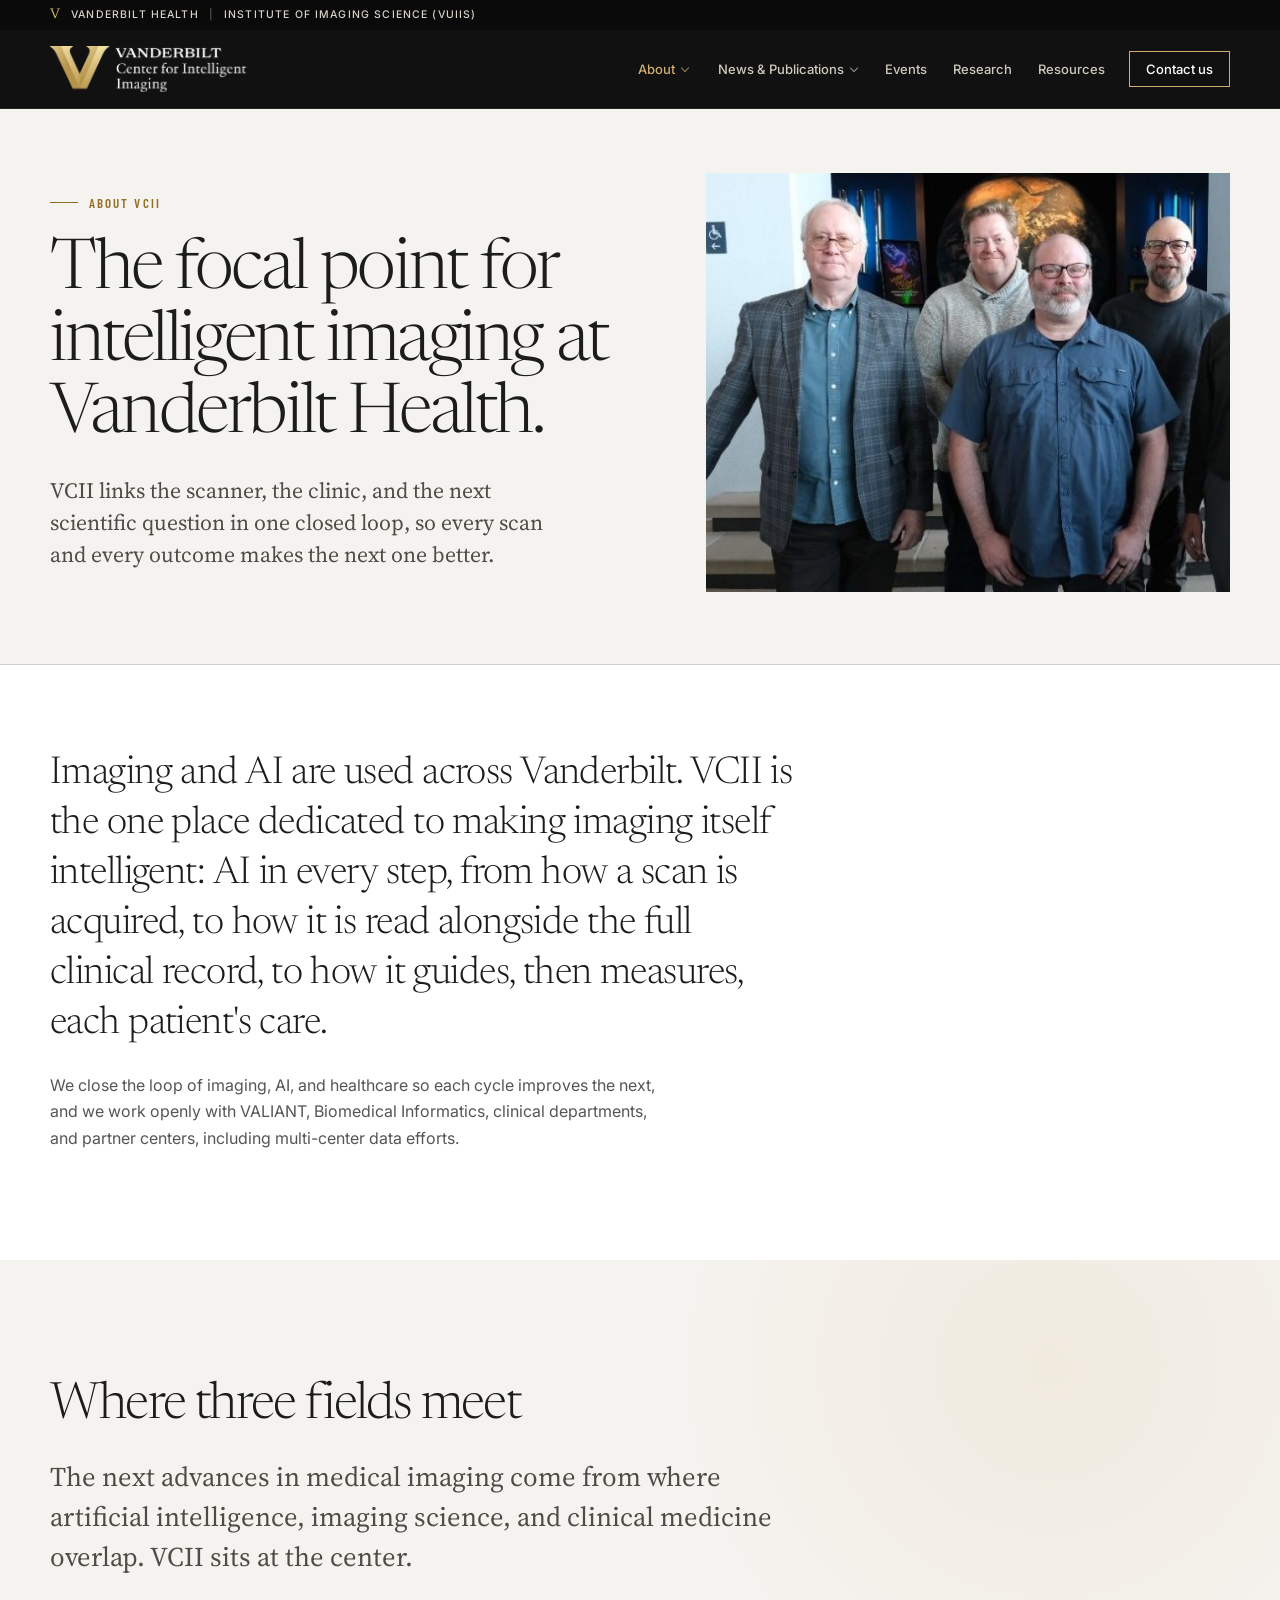
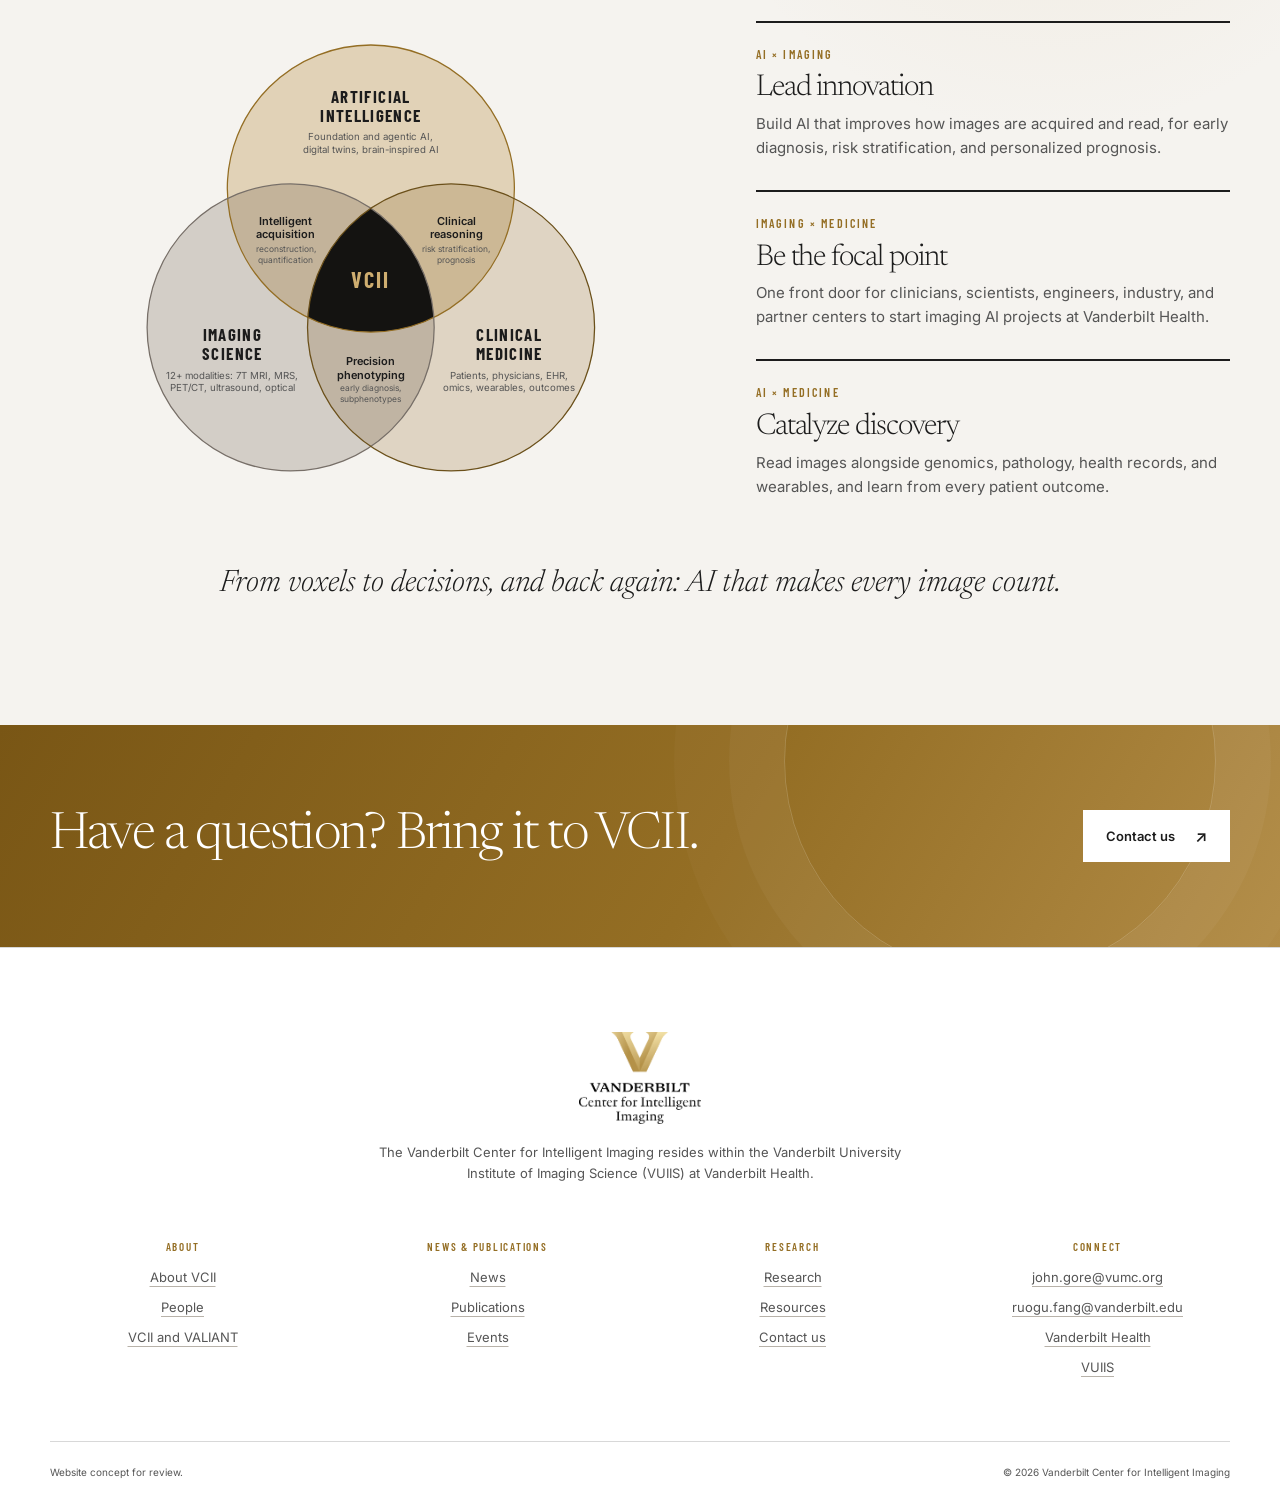
==== commit a7b30d7a: "Reorder nav, expand news, send inquiries by email - Nav tabs follow intelligentimaging.ucsf.edu orde" ====
--- a/about.html
+++ b/about.html
@@ -15,7 +15,7 @@
       <div class="nav-row wrap">
         <a class="brand" href="index.html" aria-label="VCII home"><img class="brand-logo" src="assets/VCII_official_logo/V_INTELL_IMAGING_White.png" alt="Vanderbilt Center for Intelligent Imaging"></a>
         <button class="menu-button" aria-expanded="false" aria-label="Open navigation"><span></span></button>
-        <div class="nav-links"><div class="nav-item has-sub"><button class="nav-top" aria-expanded="false" aria-current="true">About</button><div class="sub-menu"><a href="about.html" aria-current="page"><b>About VCII</b><span>Mission, aims, and how VCII works</span></a><a href="people.html"><b>People</b><span>Founding directors and advisory board</span></a><a href="valiant.html"><b>VCII and VALIANT</b><span>Partners in AI at Vanderbilt</span></a></div></div><div class="nav-item has-sub"><button class="nav-top" aria-expanded="false">Research</button><div class="sub-menu"><a href="research.html"><b>Research</b><span>The closed loop and our focus areas</span></a><a href="publications.html"><b>Publications</b><span>Selected papers from the directors</span></a><a href="resources.html"><b>Resources</b><span>Imaging, computing and data at VUIIS</span></a></div></div><div class="nav-item has-sub"><button class="nav-top" aria-expanded="false">News &amp; Events</button><div class="sub-menu"><a href="news.html"><b>News</b><span>Honors, funding and new papers</span></a><a href="events.html"><b>Events</b><span>Retreats, seminars and talks</span></a></div></div><div class="nav-item"><a class="nav-cta" href="collaborate.html">Contact us</a></div></div>
+        <div class="nav-links"><div class="nav-item has-sub"><button class="nav-top" aria-expanded="false" aria-current="true">About</button><div class="sub-menu"><a href="about.html" aria-current="page"><b>About VCII</b></a><a href="people.html"><b>People</b></a><a href="valiant.html"><b>VCII and VALIANT</b></a></div></div><div class="nav-item has-sub"><button class="nav-top" aria-expanded="false">News &amp; Publications</button><div class="sub-menu"><a href="news.html"><b>News</b></a><a href="publications.html"><b>Publications</b></a></div></div><div class="nav-item"><a class="nav-top nav-plain" href="events.html">Events</a></div><div class="nav-item"><a class="nav-top nav-plain" href="research.html">Research</a></div><div class="nav-item"><a class="nav-top nav-plain" href="resources.html">Resources</a></div><div class="nav-item"><a class="nav-cta" href="collaborate.html">Contact us</a></div></div>
       </div>
     </nav>
   </header>
@@ -88,8 +88,8 @@
     <div class="footer-brand-row"><img class="footer-logo" src="assets/VCII_official_logo/V_Centered_INTELL_IMAGING_Black.png" alt="Vanderbilt Center for Intelligent Imaging"><p class="footer-note">The Vanderbilt Center for Intelligent Imaging resides within the Vanderbilt University Institute of Imaging Science (VUIIS) at Vanderbilt Health.</p></div>
     <div class="footer-grid">
       <div><div class="footer-title">About</div><a href="about.html">About VCII</a><a href="people.html">People</a><a href="valiant.html">VCII and VALIANT</a></div>
-      <div><div class="footer-title">Research</div><a href="research.html">Research</a><a href="publications.html">Publications</a><a href="resources.html">Resources</a></div>
-      <div><div class="footer-title">News &amp; Events</div><a href="news.html">News</a><a href="events.html">Events</a><a href="collaborate.html">Collaborate</a></div>
+      <div><div class="footer-title">News &amp; Publications</div><a href="news.html">News</a><a href="publications.html">Publications</a><a href="events.html">Events</a></div>
+      <div><div class="footer-title">Research</div><a href="research.html">Research</a><a href="resources.html">Resources</a><a href="collaborate.html">Contact us</a></div>
       <div><div class="footer-title">Connect</div><a href="mailto:john.gore@vumc.org">john.gore@vumc.org</a><a href="mailto:ruogu.fang@vanderbilt.edu">ruogu.fang@vanderbilt.edu</a><a href="https://www.vanderbilthealth.com/">Vanderbilt Health</a><a href="https://www.vumc.org/vuiis/">VUIIS</a></div>
     </div>
     <div class="footer-bottom"><span>Website concept for review.</span><span>© 2026 Vanderbilt Center for Intelligent Imaging</span></div>
--- a/vcii.css
+++ b/vcii.css
@@ -798,11 +798,10 @@
 .nav-top:hover, .has-sub:hover .nav-top, .has-sub.open .nav-top { color: #fff; }
 .nav-top[aria-current="true"] { color: var(--gold); }
 .has-sub:hover .nav-top::after, .has-sub.open .nav-top::after { transform: rotate(-135deg); margin-top: 3px; }
-.sub-menu { min-width: 300px; padding: 8px; left: 0; border-top: 2px solid var(--gold); }
+.sub-menu { min-width: 200px; padding: 8px; left: 0; border-top: 2px solid var(--gold); }
 .has-sub.open .sub-menu { opacity: 1; visibility: visible; transform: none; }
 .nav-links .sub-menu a { display: grid; gap: 2px; padding: 11px 14px; white-space: normal; }
 .nav-links .sub-menu a b { font: 600 14px var(--ui); color: #fff; }
-.nav-links .sub-menu a span { font: 400 12.5px/1.4 var(--ui); color: #a9a294; }
 .nav-links .sub-menu a:hover { background: rgba(255,255,255,.06); }
 .nav-links .sub-menu a[aria-current="page"] b { color: var(--gold); }
 .nav-links a.nav-cta[aria-current="page"] { background: var(--gold); color: #111; }
@@ -837,3 +836,8 @@
 .profile-links { display: flex; flex-wrap: wrap; gap: 8px 22px; margin-top: auto; }
 @media (max-width: 960px) { .profiles { grid-template-columns: 1fr; } }
 @media (max-width: 640px) { .profile-head { grid-template-columns: 96px 1fr; gap: 16px; } }
+/* plain top-level tabs (no dropdown) */
+a.nav-top.nav-plain { text-decoration: none; }
+a.nav-top.nav-plain::after { display: none; }
+a.nav-top.nav-plain:hover { color: #fff; }
+a.nav-top.nav-plain[aria-current="page"] { color: var(--gold); }
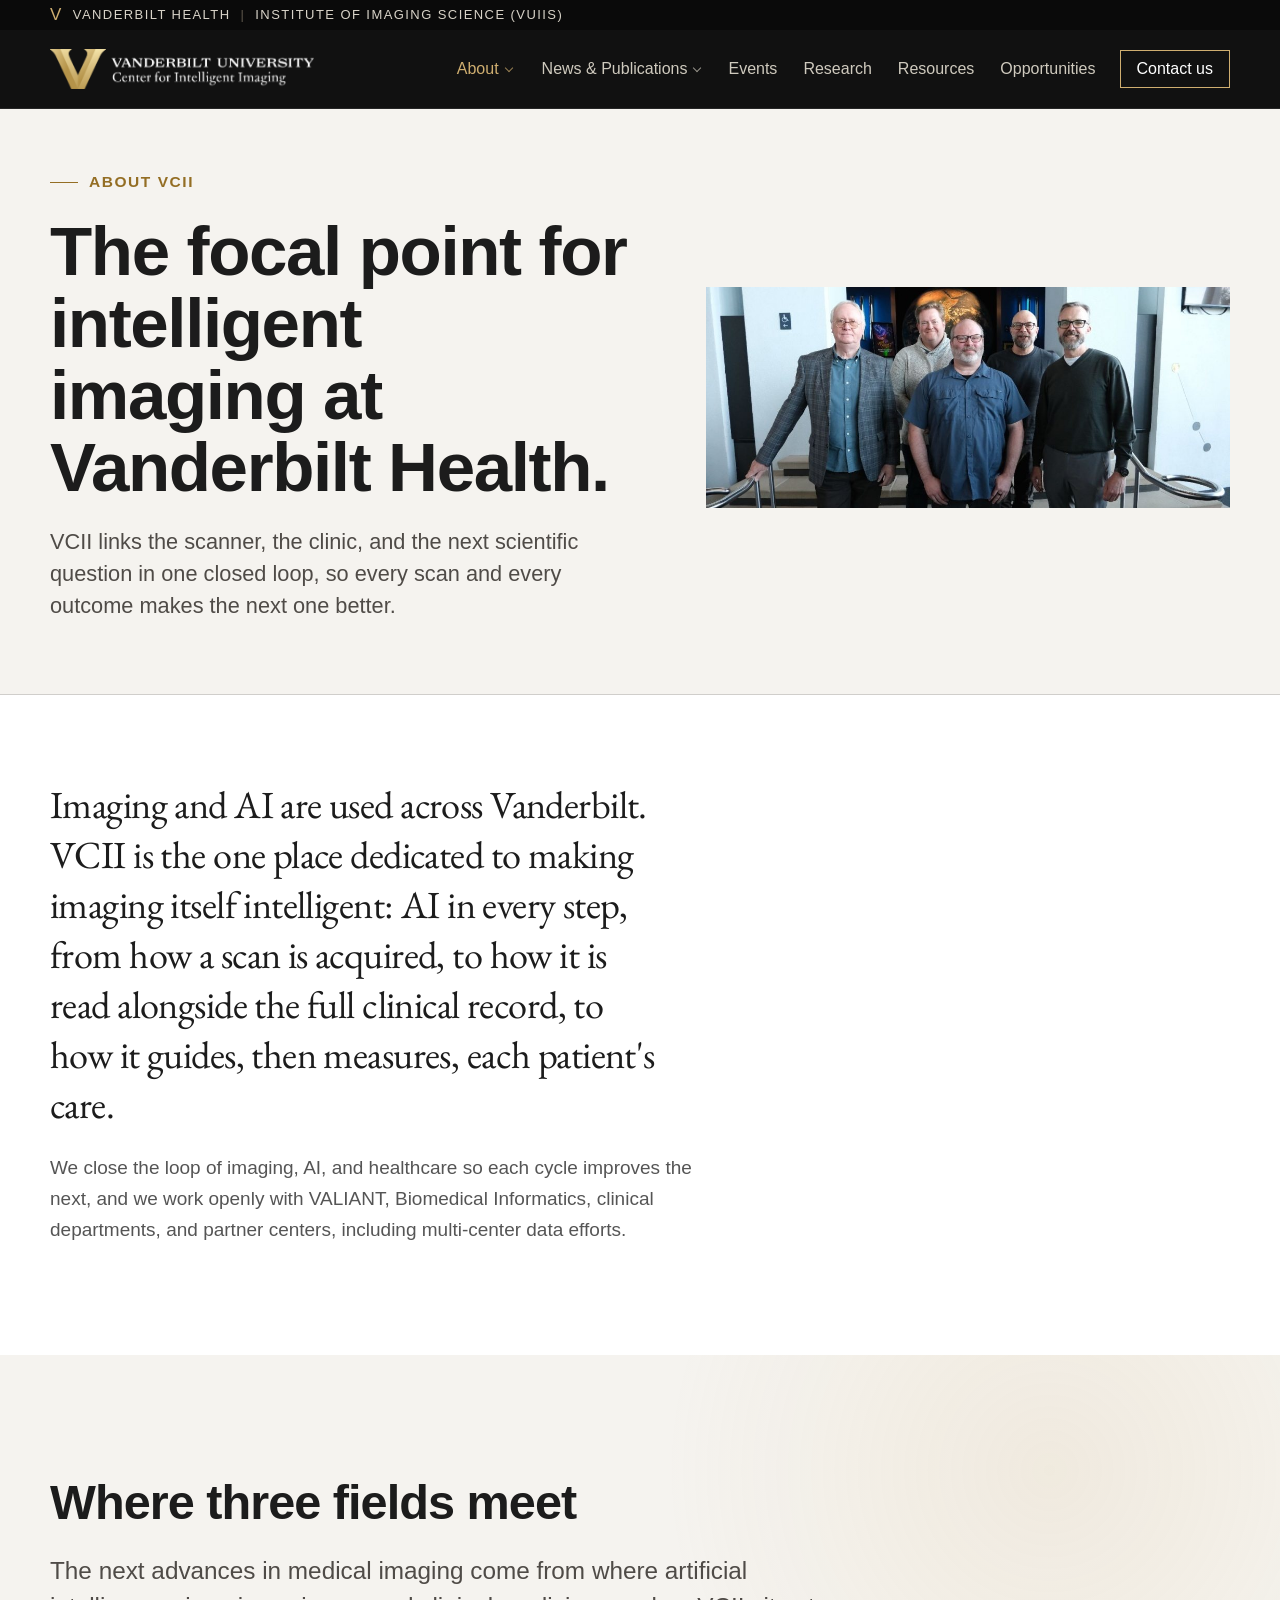
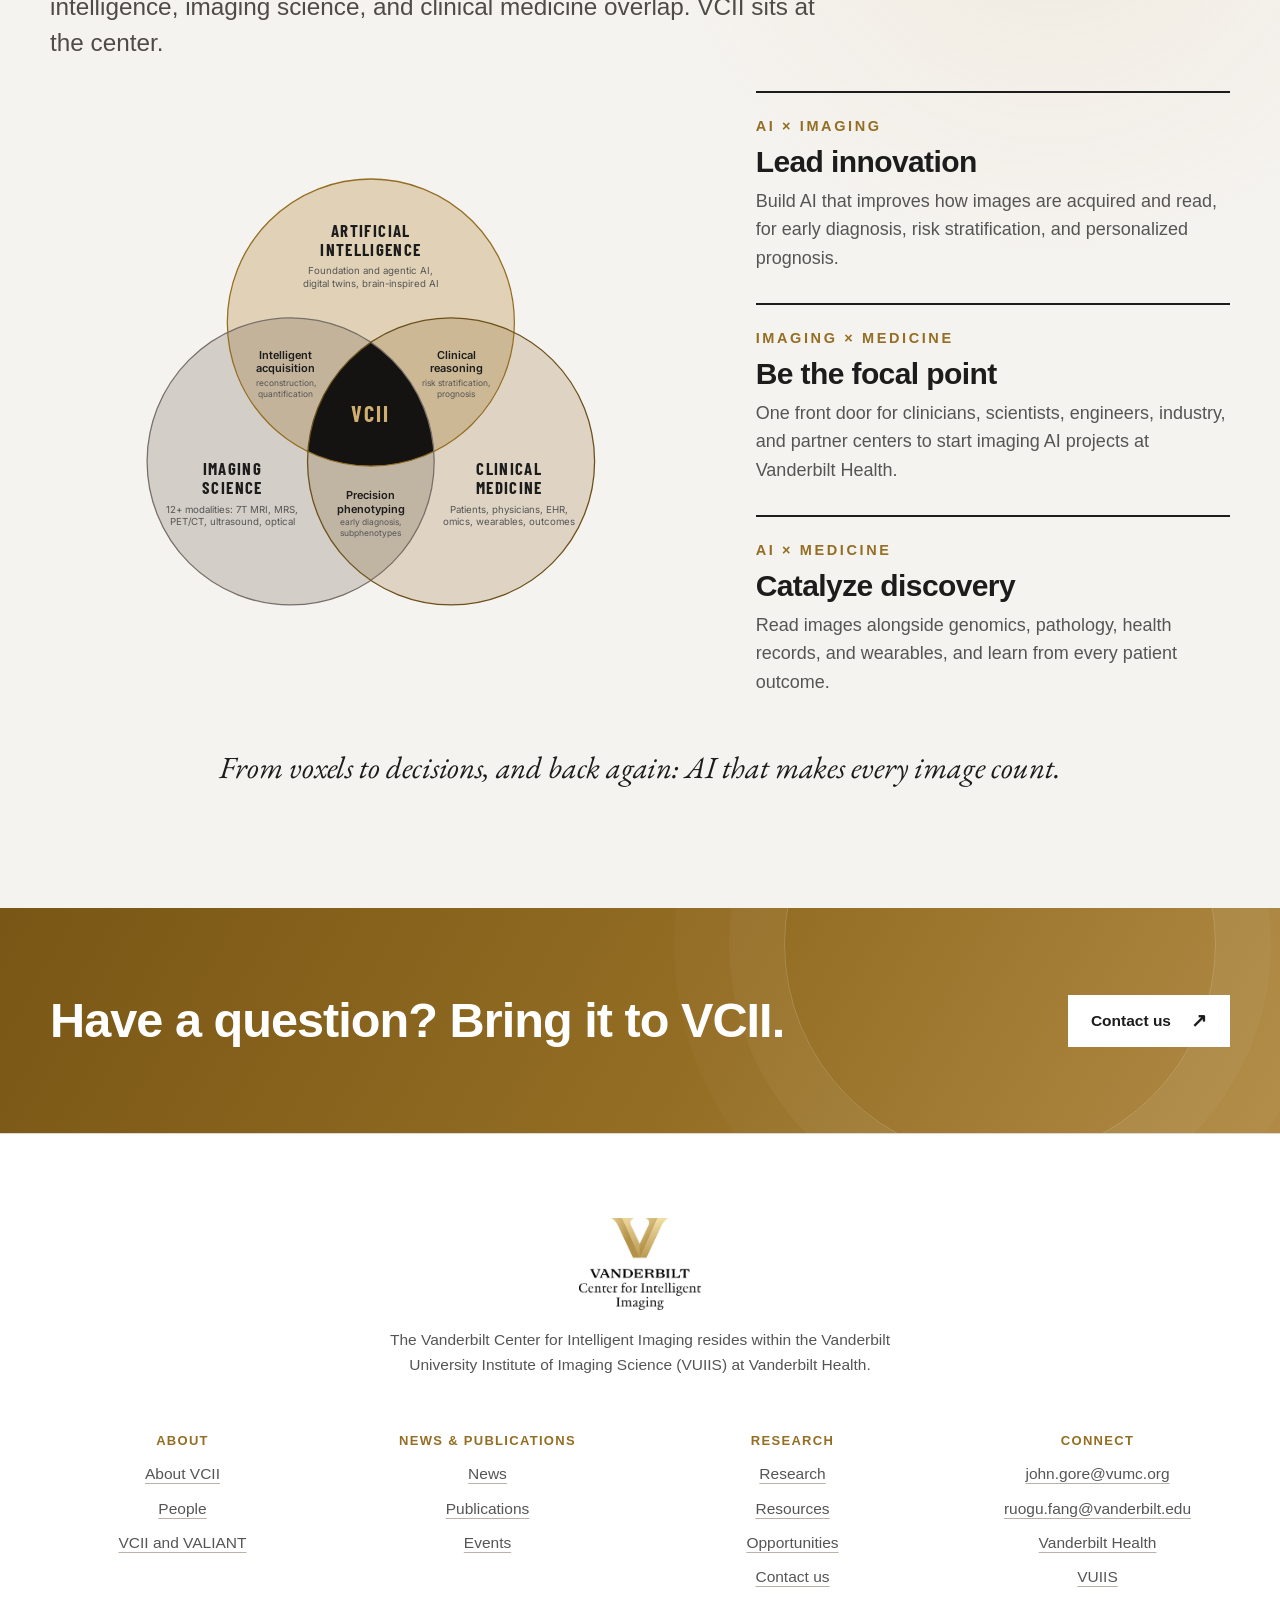
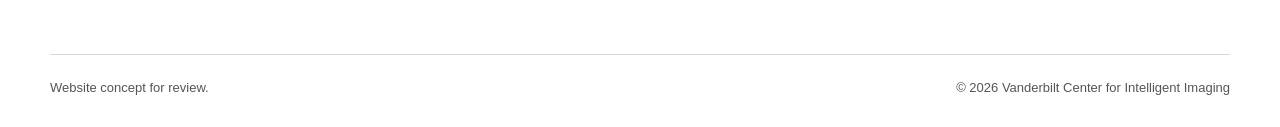
==== commit e61bc9b4: "updates" ====
--- a/about.html
+++ b/about.html
@@ -13,16 +13,16 @@
     <div class="utility"><div class="wrap"><span class="v-mark" aria-hidden="true">V</span><a href="https://www.vanderbilthealth.com/">Vanderbilt Health</a><span class="sep" aria-hidden="true">|</span><a href="https://www.vumc.org/vuiis/">Institute of Imaging Science (VUIIS)</a></div></div>
     <nav class="nav" aria-label="Primary navigation">
       <div class="nav-row wrap">
-        <a class="brand" href="index.html" aria-label="VCII home"><img class="brand-logo" src="assets/VCII_official_logo/V_INTELL_IMAGING_White.png" alt="Vanderbilt Center for Intelligent Imaging"></a>
+        <a class="brand" href="index.html" aria-label="VCII home"><img class="brand-logo" src="assets/VCII_official_logo/VU_INTELL_IMAGING_White.png" alt="Vanderbilt Center for Intelligent Imaging"></a>
         <button class="menu-button" aria-expanded="false" aria-label="Open navigation"><span></span></button>
-        <div class="nav-links"><div class="nav-item has-sub"><button class="nav-top" aria-expanded="false" aria-current="true">About</button><div class="sub-menu"><a href="about.html" aria-current="page"><b>About VCII</b></a><a href="people.html"><b>People</b></a><a href="valiant.html"><b>VCII and VALIANT</b></a></div></div><div class="nav-item has-sub"><button class="nav-top" aria-expanded="false">News &amp; Publications</button><div class="sub-menu"><a href="news.html"><b>News</b></a><a href="publications.html"><b>Publications</b></a></div></div><div class="nav-item"><a class="nav-top nav-plain" href="events.html">Events</a></div><div class="nav-item"><a class="nav-top nav-plain" href="research.html">Research</a></div><div class="nav-item"><a class="nav-top nav-plain" href="resources.html">Resources</a></div><div class="nav-item"><a class="nav-cta" href="collaborate.html">Contact us</a></div></div>
+        <div class="nav-links"><div class="nav-item has-sub"><button class="nav-top" aria-expanded="false" aria-current="true">About</button><div class="sub-menu"><a href="about.html" aria-current="page"><b>About VCII</b></a><a href="people.html"><b>People</b></a><a href="valiant.html"><b>VCII and VALIANT</b></a></div></div><div class="nav-item has-sub"><button class="nav-top" aria-expanded="false">News &amp; Publications</button><div class="sub-menu"><a href="news.html"><b>News</b></a><a href="publications.html"><b>Publications</b></a></div></div><div class="nav-item"><a class="nav-top nav-plain" href="events.html">Events</a></div><div class="nav-item"><a class="nav-top nav-plain" href="research.html">Research</a></div><div class="nav-item"><a class="nav-top nav-plain" href="resources.html">Resources</a></div><div class="nav-item"><a class="nav-top nav-plain" href="opportunities.html">Opportunities</a></div><div class="nav-item"><a class="nav-cta" href="collaborate.html">Contact us</a></div></div>
       </div>
     </nav>
   </header>
   <main id="main">
     <section class="page-hero"><div class="wrap ph-grid">
       <div class="ph-copy"><p class="eyebrow">About VCII</p><h1>The focal point for intelligent imaging at Vanderbilt Health.</h1><p class="lede">VCII links the scanner, the clinic, and the next scientific question in one closed loop, so every scan and every outcome makes the next one better.</p></div>
-      <div class="ph-media"><img src="assets/photos/vuiis-faculty.jpg" alt="Dr. Gore with VUIIS faculty at the institute" style="object-position:30% center"></div>
+      <div class="ph-media full"><img src="assets/photos/vuiis-faculty.jpg" alt="Dr. Gore with VUIIS faculty at the institute" style="object-position:center"></div>
     </div></section>
 
     <section class="section tight"><div class="wrap statement reveal">
@@ -89,7 +89,7 @@
     <div class="footer-grid">
       <div><div class="footer-title">About</div><a href="about.html">About VCII</a><a href="people.html">People</a><a href="valiant.html">VCII and VALIANT</a></div>
       <div><div class="footer-title">News &amp; Publications</div><a href="news.html">News</a><a href="publications.html">Publications</a><a href="events.html">Events</a></div>
-      <div><div class="footer-title">Research</div><a href="research.html">Research</a><a href="resources.html">Resources</a><a href="collaborate.html">Contact us</a></div>
+      <div><div class="footer-title">Research</div><a href="research.html">Research</a><a href="resources.html">Resources</a><a href="opportunities.html">Opportunities</a><a href="collaborate.html">Contact us</a></div>
       <div><div class="footer-title">Connect</div><a href="mailto:john.gore@vumc.org">john.gore@vumc.org</a><a href="mailto:ruogu.fang@vanderbilt.edu">ruogu.fang@vanderbilt.edu</a><a href="https://www.vanderbilthealth.com/">Vanderbilt Health</a><a href="https://www.vumc.org/vuiis/">VUIIS</a></div>
     </div>
     <div class="footer-bottom"><span>Website concept for review.</span><span>© 2026 Vanderbilt Center for Intelligent Imaging</span></div>
--- a/vcii.css
+++ b/vcii.css
@@ -1,4 +1,4 @@
-@import url('https://fonts.googleapis.com/css2?family=Barlow+Condensed:wght@500;600&family=Newsreader:ital,opsz,wght@0,6..72,300..500;1,6..72,300..500&family=Inter:wght@400;500;600&family=Source+Serif+4:opsz,wght@8..60,300;8..60,400&display=swap');
+@import url('https://fonts.googleapis.com/css2?family=Barlow+Condensed:wght@500;600;700&family=Newsreader:ital,opsz,wght@0,6..72,300..600;1,6..72,300..500&family=Inter:wght@400;500;600&family=EB+Garamond:ital,wght@0,400;0,500;1,400&display=swap');
 
 :root {
   --ink: #1c1c1c;
@@ -11,29 +11,36 @@
   --gray: #555;
   --line: rgba(28, 28, 28, .17);
   --wrap: min(1180px, calc(100vw - 48px));
-  --display: "Newsreader", Georgia, serif;
-  --body: "Source Serif 4", Georgia, serif;
-  --ui: "Inter", Arial, sans-serif;
-  --condensed: "Barlow Condensed", Arial Narrow, sans-serif;
+  /* type follows intelligentimaging.ucsf.edu: Helvetica Neue for text and headings, Granjon (here EB Garamond) for accents */
+  --sans: "Helvetica Neue", "HelveticaNeue", Helvetica, Arial, sans-serif;
+  --display: var(--sans);
+  --body: var(--sans);
+  --ui: var(--sans);
+  --condensed: var(--sans);
+  --serif: "EB Garamond", Garamond, "Times New Roman", serif;
+  /* figure faces stay as drawn so SVG labels keep their measured widths */
+  --fig-display: "Newsreader", Georgia, serif;
+  --fig-ui: "Inter", Arial, sans-serif;
+  --fig-condensed: "Barlow Condensed", Arial Narrow, sans-serif;
   --ease-out: cubic-bezier(.23, 1, .32, 1);
   --ease-in-out: cubic-bezier(.77, 0, .175, 1);
 }
 
 * { box-sizing: border-box; }
 html { scroll-behavior: smooth; }
-body { margin: 0; color: var(--ink); background: #fff; font-family: var(--body); font-size: 18px; line-height: 1.58; }
+body { margin: 0; color: var(--ink); background: #fff; font-family: var(--body); font-size: 20px; line-height: 1.5; }
 body.menu-open { overflow: hidden; }
 a { color: inherit; }
 img { display: block; width: 100%; }
 button, input, select, textarea { font: inherit; }
 button, a { -webkit-tap-highlight-color: transparent; }
 :focus-visible { outline: 3px solid var(--gold); outline-offset: 4px; }
-.skip-link { position: fixed; z-index: 1000; top: 8px; left: 8px; padding: 10px 16px; background: #fff; color: #000; transform: translateY(-150%); font: 600 14px var(--ui); }
+.skip-link { position: fixed; z-index: 1000; top: 8px; left: 8px; padding: 10px 16px; background: #fff; color: #000; transform: translateY(-150%); font: 600 17px var(--ui); }
 .skip-link:focus { transform: none; }
 .wrap { width: var(--wrap); margin-inline: auto; }
-.utility { min-height: 34px; color: #d8d3c8; background: #0a0a0a; font: 500 11px/34px var(--ui); letter-spacing: .11em; text-transform: uppercase; }
+.utility { min-height: 34px; color: #d8d3c8; background: #0a0a0a; font: 500 13px/34px var(--ui); letter-spacing: .11em; text-transform: uppercase; }
 .utility .wrap { display: flex; align-items: center; gap: 10px; }
-.utility .v-mark { color: var(--gold); font: 400 14px var(--display); }
+.utility .v-mark { color: var(--gold); font: 400 17px var(--display); }
 .utility a { color: #d8d3c8; text-decoration: none; }
 .utility a:hover { color: var(--gold); }
 .utility span:last-child { margin-left: auto; color: #837c6c; text-transform: none; letter-spacing: 0; }
@@ -55,7 +62,7 @@
 .brand-logo { width: auto; height: 46px; transition: opacity .2s ease, transform .25s var(--ease-out); transform-origin: left center; }
 .site-head.scrolled .brand-logo { transform: scale(.83); }
 .brand:hover .brand-logo { opacity: .85; }
-.nav-links { position: relative; z-index: 1; display: flex; align-items: center; gap: 6px; font: 500 13px var(--ui); }
+.nav-links { position: relative; z-index: 1; display: flex; align-items: center; gap: 6px; font: 500 15.5px var(--ui); }
 .nav-links a { position: relative; padding: 10px 14px; color: #cfcabe; text-decoration: none; transition: color .2s ease; }
 .nav-links a:hover { color: #fff; }
 .nav-links a::after { content: ""; position: absolute; right: 14px; bottom: 6px; left: 14px; height: 2px; background: var(--gold); transform: scaleX(0); transform-origin: right; transition: transform .25s ease; }
@@ -75,7 +82,7 @@
 .nav-links a:nth-child(5) { animation-delay: .25s; }
 .nav-links a:nth-child(6) { animation-delay: .3s; }
 
-.eyebrow { display: flex; align-items: center; gap: 11px; margin: 0 0 25px; color: var(--oak); font: 600 13px var(--condensed); letter-spacing: .16em; text-transform: uppercase; }
+.eyebrow { display: flex; align-items: center; gap: 11px; margin: 0 0 25px; color: var(--oak); font: 600 15.5px var(--condensed); letter-spacing: .16em; text-transform: uppercase; }
 .eyebrow::before { content: ""; width: 28px; height: 1px; background: currentColor; }
 h1, h2, h3 { margin-top: 0; font-family: var(--display); font-weight: 300; line-height: 1.03; letter-spacing: -.035em; }
 h1 { margin-bottom: 27px; font-size: clamp(54px, 7vw, 102px); }
@@ -83,11 +90,11 @@
 h3 { margin-bottom: 16px; font-size: clamp(29px, 3vw, 42px); }
 p { margin: 0 0 24px; }
 .lede { max-width: 770px; color: #4f4b47; font-size: clamp(20px, 2.2vw, 27px); line-height: 1.48; }
-.ui-copy { font-family: var(--ui); font-size: 15px; line-height: 1.65; }
-.label { font: 600 12px var(--condensed); letter-spacing: .16em; text-transform: uppercase; }
+.ui-copy { font-family: var(--ui); font-size: 18px; line-height: 1.65; }
+.label { font: 600 14.5px var(--condensed); letter-spacing: .16em; text-transform: uppercase; }
 .button-row { display: flex; flex-wrap: wrap; align-items: center; gap: 14px 34px; margin-top: 38px; }
-.button { display: inline-flex; align-items: center; justify-content: center; gap: 20px; min-height: 52px; padding: 0 22px; border: 1px solid var(--ink); background: var(--ink); color: #fff; font: 600 13px var(--ui); text-decoration: none; transition: background .2s ease, border-color .2s ease, transform .15s var(--ease-out); }
-.button::after { content: "\2197"; font-size: 16px; }
+.button { display: inline-flex; align-items: center; justify-content: center; gap: 20px; min-height: 52px; padding: 0 22px; border: 1px solid var(--ink); background: var(--ink); color: #fff; font: 600 15.5px var(--ui); text-decoration: none; transition: background .2s ease, border-color .2s ease, transform .15s var(--ease-out); }
+.button::after { content: "\2197"; font-size: 19px; }
 @media (hover: hover) and (pointer: fine) { .button:hover { background: var(--oak); border-color: var(--oak); transform: translateY(-2px); } }
 .button:active { transform: translateY(0) scale(.97); transition-duration: .1s; }
 .button.light { border-color: rgba(255,255,255,.45); background: #fff; color: var(--ink); }
@@ -99,9 +106,9 @@
 /* VISE-style flat text-link: the default "do the thing" pattern (hero CTAs, card teasers,
    section footers) — underline + arrow, no fill, no border. .button stays for the rare
    spot that wants real weight (a form submit, the closing CTA band). */
-.text-link { display: inline-flex; align-items: center; gap: 8px; color: var(--oak); font: 600 14px var(--ui); text-decoration: underline; text-decoration-color: rgba(148,110,36,.4); text-underline-offset: 5px; transition: gap .2s ease, text-decoration-color .2s ease, color .2s ease; }
+.text-link { display: inline-flex; align-items: center; gap: 8px; color: var(--oak); font: 600 17px var(--ui); text-decoration: underline; text-decoration-color: rgba(148,110,36,.4); text-underline-offset: 5px; transition: gap .2s ease, text-decoration-color .2s ease, color .2s ease; }
 .text-link:hover { gap: 12px; text-decoration-color: var(--oak); }
-.text-link.large { font-size: 16px; }
+.text-link.large { font-size: 19px; }
 .text-link.on-dark { color: #fff; text-decoration-color: rgba(207,174,112,.65); }
 .text-link.on-dark:hover { color: #fff; text-decoration-color: #fff; }
 
@@ -115,10 +122,10 @@
 .home-hero h1 { color: #fff; }
 .home-hero h1 em { color: var(--gold); font-style: normal; }
 .home-hero .lede { color: #e9e5dd; }
-.hero-meta { display: flex; flex-wrap: wrap; gap: 8px 24px; margin-top: 48px; color: #c9c4ba; font: 500 11px var(--ui); letter-spacing: .07em; text-transform: uppercase; }
+.hero-meta { display: flex; flex-wrap: wrap; gap: 8px 24px; margin-top: 48px; color: #c9c4ba; font: 500 13px var(--ui); letter-spacing: .07em; text-transform: uppercase; }
 .hero-meta span { display: flex; align-items: center; gap: 9px; }
 .hero-meta span::before { content: ""; width: 5px; height: 5px; background: var(--gold); transform: rotate(45deg); }
-.art-note { position: absolute; z-index: 3; right: 22px; bottom: 18px; margin: 0; color: rgba(255,255,255,.7); font: 10px var(--ui); letter-spacing: .05em; }
+.art-note { position: absolute; z-index: 3; right: 22px; bottom: 18px; margin: 0; color: rgba(255,255,255,.7); font: 13px var(--ui); letter-spacing: .05em; }
 
 /* People grid — circular photo cards (VISE "Meet Our People" pattern) */
 .people-grid { display: grid; grid-template-columns: repeat(auto-fit, minmax(210px, 1fr)); gap: 48px 30px; }
@@ -127,9 +134,9 @@
 .person-photo img { width: 100%; height: 100%; object-fit: cover; }
 .person-photo.placeholder { display: flex; align-items: center; justify-content: center; font: 400 30px var(--display); color: var(--oak); background: linear-gradient(160deg, var(--sand), #ecdfc0); }
 .person-card h3 { font-size: 20px; margin-bottom: 4px; }
-.person-role { color: var(--oak); font: 600 11px var(--ui); letter-spacing: .05em; text-transform: uppercase; margin-bottom: 10px; }
-.person-card p:not(.person-role) { margin: 0; color: var(--gray); font: 14px/1.6 var(--ui); }
-.person-card .mail { display: inline-block; margin-top: 10px; color: var(--gray); font: 12px var(--ui); text-underline-offset: 3px; }
+.person-role { color: var(--oak); font: 600 13px var(--ui); letter-spacing: .05em; text-transform: uppercase; margin-bottom: 10px; }
+.person-card p:not(.person-role) { margin: 0; color: var(--gray); font: 17px/1.6 var(--ui); }
+.person-card .mail { display: inline-block; margin-top: 10px; color: var(--gray); font: 14.5px var(--ui); text-underline-offset: 3px; }
 .person-feature { display: grid; grid-template-columns: .8fr 1.2fr; gap: clamp(50px, 8vw, 110px); align-items: center; }
 .person-feature.compact + .person-feature.compact { margin-top: 64px; }
 .person-feature .person-photo { width: 100%; max-width: 340px; aspect-ratio: 1; margin: 0; border-radius: 20px; }
@@ -140,8 +147,8 @@
 .founders-grid { display: grid; grid-template-columns: 1fr 1fr; gap: clamp(48px, 6vw, 100px); margin-top: 50px; text-align: center; }
 .founders-grid .person-photo { width: clamp(160px, 16vw, 200px); aspect-ratio: 1; margin: 0 auto 28px; border-radius: 18px; }
 .founders-grid h3 { margin-bottom: 6px; font-family: var(--ui); font-size: 20px; font-weight: 700; letter-spacing: -.01em; line-height: 1.3; }
-.founders-grid .person-role { margin: 0 auto 14px; font: 600 11px var(--ui); letter-spacing: .05em; text-transform: uppercase; color: var(--oak); }
-.founders-grid p:not(.person-role) { margin: 0 auto; max-width: 32ch; color: var(--gray); font: 15px/1.65 var(--ui); }
+.founders-grid .person-role { margin: 0 auto 14px; font: 600 13px var(--ui); letter-spacing: .05em; text-transform: uppercase; color: var(--oak); }
+.founders-grid p:not(.person-role) { margin: 0 auto; max-width: 32ch; color: var(--gray); font: 18px/1.65 var(--ui); }
 
 .section { padding-block: 120px; }
 .section.tight { padding-block: 85px; }
@@ -157,11 +164,11 @@
 .path-card > * { position: relative; z-index: 1; }
 .path-card:hover { color: #fff; transform: translateY(-8px); box-shadow: 0 28px 60px rgba(28,28,28,.16); }
 .path-card:hover::before { transform: scaleY(1); }
-.path-number { display: flex; justify-content: space-between; align-items: start; margin-bottom: 85px; color: var(--oak); font: 600 14px var(--condensed); letter-spacing: .1em; }
-.path-number::after { content: "\2197"; width: 35px; height: 35px; display: grid; place-items: center; border: 1px solid currentColor; border-radius: 50%; font-size: 15px; }
+.path-number { display: flex; justify-content: space-between; align-items: start; margin-bottom: 85px; color: var(--oak); font: 600 17px var(--condensed); letter-spacing: .1em; }
+.path-number::after { content: "\2197"; width: 35px; height: 35px; display: grid; place-items: center; border: 1px solid currentColor; border-radius: 50%; font-size: 18px; }
 .path-card:hover .path-number { color: var(--gold); }
 .path-card h3 { font-size: clamp(30px, 3vw, 43px); }
-.path-card p { max-width: 31ch; color: var(--gray); font: 15px/1.7 var(--ui); }
+.path-card p { max-width: 31ch; color: var(--gray); font: 18px/1.7 var(--ui); }
 .path-card:hover p { color: #d1cec8; }
 
 .pipeline-head { display: flex; justify-content: space-between; gap: 50px; align-items: end; margin-bottom: 65px; }
@@ -172,26 +179,26 @@
 .pipeline-step:not(:last-child)::after { content: "\2192"; position: absolute; top: 29px; right: 24px; color: var(--oak); }
 .pipeline-step .label { color: var(--oak); }
 .pipeline-step h3 { margin: 46px 0 12px; font-size: 30px; }
-.pipeline-step p { color: var(--gray); font: 14px/1.65 var(--ui); }
+.pipeline-step p { color: var(--gray); font: 17px/1.65 var(--ui); }
 
 .director-grid { display: grid; grid-template-columns: .83fr 1.17fr; gap: clamp(55px, 9vw, 120px); align-items: center; }
 .portrait-wrap { position: relative; padding: 0 36px 36px 0; }
 .portrait-wrap::after { content: ""; position: absolute; z-index: 0; right: 0; bottom: 0; width: 70%; height: 74%; background: var(--sand); }
 .portrait-wrap img { position: relative; z-index: 1; aspect-ratio: .84; object-fit: cover; object-position: 50% 18%; filter: saturate(.78) contrast(1.03); }
-.portrait-source { margin-top: 12px; color: var(--gray); font: 11px var(--ui); }
+.portrait-source { margin-top: 12px; color: var(--gray); font: 13px var(--ui); }
 .portrait-source a { text-underline-offset: 3px; }
 .director-copy blockquote { margin: 36px 0; padding-left: 28px; border-left: 2px solid var(--gold); font: 300 clamp(23px, 2.4vw, 34px)/1.35 var(--display); }
-.director-facts { display: flex; gap: 30px; margin: 36px 0; padding: 20px 0; border-block: 1px solid var(--line); color: var(--gray); font: 12px var(--ui); }
+.director-facts { display: flex; gap: 30px; margin: 36px 0; padding: 20px 0; border-block: 1px solid var(--line); color: var(--gray); font: 14.5px var(--ui); }
 .director-facts strong { display: block; color: var(--ink); font-size: 18px; font-weight: 500; }
 
 .news-head { display: flex; justify-content: space-between; align-items: end; margin-bottom: 48px; }
 .news-head h2 { margin-bottom: 0; }
-.text-link { color: var(--oak); font: 600 13px var(--ui); text-underline-offset: 5px; }
+.text-link { color: var(--oak); font: 600 15.5px var(--ui); text-underline-offset: 5px; }
 .news-grid { display: grid; grid-template-columns: 1.2fr .8fr; gap: 18px; }
 .news-card { min-height: 300px; display: flex; flex-direction: column; justify-content: space-between; padding: 35px; background: rgba(255,255,255,.55); border: 1px solid rgba(255,255,255,.8); border-top: 3px solid var(--ink); border-radius: 0 0 20px 20px; box-shadow: 0 16px 38px rgba(50,40,20,.06); text-decoration: none; transition: transform .2s, background .2s, box-shadow .2s; }
 .news-card:hover { background: rgba(255,255,255,.85); box-shadow: 0 24px 52px rgba(50,40,20,.12); transform: translateY(-6px); }
 .news-card h3 { max-width: 18ch; }
-.news-card .meta { display: flex; justify-content: space-between; color: var(--gray); font: 11px var(--ui); letter-spacing: .06em; text-transform: uppercase; }
+.news-card .meta { display: flex; justify-content: space-between; color: var(--gray); font: 13px var(--ui); letter-spacing: .06em; text-transform: uppercase; }
 .news-thumb { aspect-ratio: 16/9; margin: -35px -35px 26px; overflow: hidden; border-radius: 0; }
 .news-thumb img { width: 100%; height: 100%; object-fit: cover; }
 
@@ -210,7 +217,7 @@
 .photo-card .thumb img { width: 100%; height: 100%; object-fit: cover; transition: transform .5s cubic-bezier(.2,.7,.2,1); }
 .photo-card:hover .thumb img { transform: scale(1.05); }
 .photo-card h3 { font-size: 24px; margin-bottom: 8px; }
-.photo-card p { color: var(--gray); font: 14px/1.6 var(--ui); margin: 0; }
+.photo-card p { color: var(--gray); font: 17px/1.6 var(--ui); margin: 0; }
 
 .cta-band { position: relative; padding: 85px 0; overflow: hidden; color: #fff; background: linear-gradient(120deg, #795615, var(--oak) 56%, #b18b46); }
 .cta-band::after { content: ""; position: absolute; top: -180px; right: 5%; width: 430px; aspect-ratio: 1; border: 1px solid rgba(255,255,255,.18); border-radius: 50%; box-shadow: 0 0 0 55px rgba(255,255,255,.035), 0 0 0 110px rgba(255,255,255,.025); pointer-events: none; }
@@ -225,23 +232,23 @@
 .page-hero h1 { max-width: 960px; }
 .page-hero .lede { max-width: 820px; }
 .page-index { display: flex; flex-wrap: wrap; gap: 10px; margin-top: 45px; }
-.page-index a { padding: 9px 14px; border: 1px solid var(--line); font: 600 12px var(--ui); text-decoration: none; }
+.page-index a { padding: 9px 14px; border: 1px solid var(--line); font: 600 14.5px var(--ui); text-decoration: none; }
 .page-index a:hover { border-color: var(--oak); color: var(--oak); }
 .modality-bar { padding: 22px 0; color: var(--ink); background: var(--cream); border-block: 1px solid var(--line); }
-.modality-list { display: flex; justify-content: space-between; gap: 20px; color: var(--gray); font: 500 12px var(--ui); letter-spacing: .15em; text-transform: uppercase; }
+.modality-list { display: flex; justify-content: space-between; gap: 20px; color: var(--gray); font: 500 14.5px var(--ui); letter-spacing: .15em; text-transform: uppercase; }
 .modality-list span::before { content: "+"; margin-right: 10px; color: var(--oak); }
 .pillar { display: grid; grid-template-columns: 110px 1fr 1fr; gap: 48px; padding: 80px 0; border-bottom: 1px solid var(--line); }
 .pillar-no { color: var(--oak); font: 500 70px/1 var(--display); }
 .pillar h2 { font-size: clamp(37px, 4vw, 56px); }
 .pillar-copy { color: var(--gray); }
 .pillar-tags { display: flex; flex-wrap: wrap; gap: 8px; margin-top: 25px; }
-.pillar-tags span { padding: 7px 10px; background: var(--cream); font: 500 11px var(--ui); letter-spacing: .05em; text-transform: uppercase; }
+.pillar-tags span { padding: 7px 10px; background: var(--cream); font: 500 13px var(--ui); letter-spacing: .05em; text-transform: uppercase; }
 .cap-grid { display: grid; grid-template-columns: repeat(4, 1fr); border-top: 1px solid var(--line); border-left: 1px solid var(--line); }
 .cap { min-height: 200px; padding: 26px; border-right: 1px solid var(--line); border-bottom: 1px solid var(--line); transition: background .25s ease, transform .25s ease; }
 .cap:hover { background: var(--cream); transform: translateY(-4px); }
 .cap svg { width: 30px; height: 30px; margin-bottom: 45px; color: var(--oak); }
-.cap h3 { font: 500 16px var(--ui); letter-spacing: 0; }
-.cap p { color: var(--gray); font: 13px/1.6 var(--ui); }
+.cap h3 { font: 500 19px var(--ui); letter-spacing: 0; }
+.cap p { color: var(--gray); font: 15.5px/1.6 var(--ui); }
 
 .collab-hero { position: relative; padding: 165px 0 120px; overflow: hidden; color: var(--ink); background-color: #fff; background-image: radial-gradient(circle at 78% 35%, rgba(207,174,112,.16), transparent 24%), linear-gradient(rgba(28,28,28,.035) 1px, transparent 1px), linear-gradient(90deg, rgba(28,28,28,.035) 1px, transparent 1px); background-size: auto, 80px 80px, 80px 80px; border-bottom: 1px solid var(--line); }
 .collab-hero::after { content: ""; position: absolute; right: 7%; bottom: -50%; width: 360px; aspect-ratio: 1; border: 1px solid rgba(148,110,36,.25); border-radius: 50%; box-shadow: 0 0 0 70px rgba(148,110,36,.035), 0 0 0 140px rgba(148,110,36,.02); }
@@ -251,29 +258,29 @@
 .audience-list { border-top: 1px solid var(--line); }
 .audience { display: grid; grid-template-columns: 55px 1fr; gap: 18px; padding: 27px 14px; border-bottom: 1px solid var(--line); border-radius: 14px; transition: background .2s ease, transform .2s ease; }
 .audience:hover { background: var(--cream); transform: translateX(6px); }
-.audience .num { color: var(--oak); font: 600 13px var(--condensed); }
+.audience .num { color: var(--oak); font: 600 15.5px var(--condensed); }
 .audience h3 { margin-bottom: 7px; font-size: 27px; }
-.audience p { margin: 0; color: var(--gray); font: 14px/1.6 var(--ui); }
+.audience p { margin: 0; color: var(--gray); font: 17px/1.6 var(--ui); }
 .form-card { padding: clamp(30px, 5vw, 55px); border: 1px solid rgba(255,255,255,.9); border-top: 4px solid var(--gold); border-radius: 0 0 24px 24px; background: linear-gradient(145deg, rgba(245,243,239,.92), rgba(255,255,255,.72)); box-shadow: 0 28px 70px rgba(50,40,20,.12), inset 0 1px 0 #fff; }
 .form-card h2 { font-size: 45px; }
 .field-row { display: grid; grid-template-columns: 1fr 1fr; gap: 18px; }
 .field { margin-bottom: 19px; }
-.field label { display: block; margin-bottom: 7px; font: 600 11px var(--ui); letter-spacing: .05em; text-transform: uppercase; }
-.field input, .field select, .field textarea { width: 100%; padding: 13px 14px; border: 1px solid #b8b2a9; border-radius: 12px; background: rgba(255,255,255,.8); box-shadow: inset 0 1px 2px rgba(28,28,28,.04); color: var(--ink); font: 15px var(--ui); transition: border .2s ease, box-shadow .2s ease, background .2s ease; }
+.field label { display: block; margin-bottom: 7px; font: 600 13px var(--ui); letter-spacing: .05em; text-transform: uppercase; }
+.field input, .field select, .field textarea { width: 100%; padding: 13px 14px; border: 1px solid #b8b2a9; border-radius: 12px; background: rgba(255,255,255,.8); box-shadow: inset 0 1px 2px rgba(28,28,28,.04); color: var(--ink); font: 18px var(--ui); transition: border .2s ease, box-shadow .2s ease, background .2s ease; }
 .field input:focus, .field select:focus, .field textarea:focus { border-color: var(--oak); background: #fff; box-shadow: 0 0 0 4px rgba(207,174,112,.18); outline: none; }
 .field textarea { min-height: 145px; resize: vertical; }
-.form-note { margin-top: 16px; color: var(--gray); font: 12px/1.5 var(--ui); }
-.form-success { display: none; margin-top: 18px; padding: 15px; background: #e9e1d2; font: 14px var(--ui); }
+.form-note { margin-top: 16px; color: var(--gray); font: 14.5px/1.5 var(--ui); }
+.form-success { display: none; margin-top: 18px; padding: 15px; background: #e9e1d2; font: 17px var(--ui); }
 .form-success.show { display: block; }
 
-.site-footer { padding: 84px 0 28px; color: var(--gray); background: #fff; border-top: 1px solid var(--line); font: 13px/1.7 var(--ui); }
+.site-footer { padding: 84px 0 28px; color: var(--gray); background: #fff; border-top: 1px solid var(--line); font: 15.5px/1.7 var(--ui); }
 .footer-brand-row { display: flex; flex-direction: column; align-items: center; margin-bottom: 56px; text-align: center; }
 .footer-logo { width: auto; height: 92px; }
 .footer-grid { display: grid; grid-template-columns: repeat(3, 1fr); gap: 40px; padding-bottom: 55px; text-align: center; }
 .footer-grid a, .footer-grid span { display: block; margin-bottom: 8px; }
-.footer-title { margin-bottom: 13px; color: var(--oak); font: 600 11px var(--condensed); letter-spacing: .16em; text-transform: uppercase; }
+.footer-title { margin-bottom: 13px; color: var(--oak); font: 600 13px var(--condensed); letter-spacing: .16em; text-transform: uppercase; }
 .site-footer a { color: inherit; text-decoration-color: #b8b2a9; text-underline-offset: 4px; }
-.footer-bottom { display: flex; justify-content: space-between; gap: 20px; padding-top: 22px; border-top: 1px solid var(--line); color: var(--gray); font-size: 10px; }
+.footer-bottom { display: flex; justify-content: space-between; gap: 20px; padding-top: 22px; border-top: 1px solid var(--line); color: var(--gray); font-size: 13px; }
 
 .reveal { opacity: 0; transform: translateY(22px); transition: opacity .6s var(--ease-out), transform .6s var(--ease-out); }
 .reveal.in { opacity: 1; transform: none; }
@@ -300,7 +307,7 @@
   .menu-open .menu-button span { opacity: 0; }
   .menu-open .menu-button::before { transform: translateY(6px) rotate(45deg); }
   .menu-open .menu-button::after { transform: translateY(-6px) rotate(-45deg); }
-  .nav-links { position: absolute; z-index: 99; top: 100%; right: 0; left: 0; display: flex; padding: 8px 24px 20px; background: #111; border-bottom: 1px solid rgba(255,255,255,.09); box-shadow: 0 22px 45px rgba(0,0,0,.3); flex-direction: column; align-items: stretch; gap: 4px; font-size: 17px; opacity: 0; visibility: hidden; transform: translateY(-8px); transition: opacity .22s var(--ease-out), transform .22s var(--ease-out), visibility 0s linear .22s; }
+  .nav-links { position: absolute; z-index: 99; top: 100%; right: 0; left: 0; display: flex; padding: 8px 24px 20px; background: #111; border-bottom: 1px solid rgba(255,255,255,.09); box-shadow: 0 22px 45px rgba(0,0,0,.3); flex-direction: column; align-items: stretch; gap: 4px; font-size: 20.5px; opacity: 0; visibility: hidden; transform: translateY(-8px); transition: opacity .22s var(--ease-out), transform .22s var(--ease-out), visibility 0s linear .22s; }
   .menu-open .nav-links { opacity: 1; visibility: visible; transform: none; transition: opacity .22s var(--ease-out), transform .22s var(--ease-out), visibility 0s linear; }
   .nav-links a { padding: 13px 4px; animation: none; }
   .brand-text small { display: none; }
@@ -323,7 +330,7 @@
 }
 
 @media (max-width: 600px) {
-  body { font-size: 17px; }
+  body { font-size: 20.5px; }
   .utility span:last-child { display: none; }
   .nav-row { min-height: 64px; }
   .brand-mark { width: 34px; }
@@ -359,7 +366,7 @@
 }
 
 /* ---------- v4: UCSF-style navigation (utility bar + dropdowns + contact CTA) ---------- */
-.site-head .utility { min-height: 30px; font-size: 10.5px; line-height: 30px; }
+.site-head .utility { min-height: 30px; font-size: 13px; line-height: 30px; }
 .utility .sep { color: #5d574c; }
 .utility .utility-right { margin-left: auto; }
 .nav-links { gap: 2px; }
@@ -369,7 +376,7 @@
 .has-sub > a::before { content: ""; position: absolute; right: -1px; top: 50%; width: 5px; height: 5px; margin-top: -4px; border-right: 1.5px solid currentColor; border-bottom: 1.5px solid currentColor; transform: rotate(45deg); opacity: .6; }
 .sub-menu { position: absolute; top: 100%; left: 4px; min-width: 230px; padding: 10px 0; background: #111; border: 1px solid rgba(255,255,255,.1); border-top: 2px solid var(--gold); box-shadow: 0 22px 45px rgba(0,0,0,.35); opacity: 0; visibility: hidden; transform: translateY(6px); transition: opacity .18s var(--ease-out), transform .18s var(--ease-out), visibility 0s linear .18s; }
 .has-sub:hover .sub-menu, .has-sub:focus-within .sub-menu { opacity: 1; visibility: visible; transform: none; transition: opacity .18s var(--ease-out), transform .18s var(--ease-out), visibility 0s; }
-.nav-links .sub-menu a { display: block; padding: 9px 20px; color: #cfcabe; font: 500 13px var(--ui); animation: none; white-space: nowrap; }
+.nav-links .sub-menu a { display: block; padding: 9px 20px; color: #cfcabe; font: 500 15.5px var(--ui); animation: none; white-space: nowrap; }
 .nav-links .sub-menu a::after { display: none; }
 .nav-links .sub-menu a:hover { color: #fff; background: rgba(255,255,255,.05); }
 .nav-links a.nav-cta { margin-left: 10px; padding: 9px 16px; border: 1px solid var(--gold); color: #fff; }
@@ -382,44 +389,44 @@
 .three-col { display: grid; grid-template-columns: repeat(3, 1fr); gap: 50px; }
 .three-col h3 { margin: 6px 0 12px; font-size: 24px; line-height: 1.2; }
 .quick-grid { display: grid; grid-template-columns: repeat(4, 1fr); gap: 14px; }
-.quick-card { display: flex; flex-direction: column; gap: 18px; padding: 26px; background: #fff; border-top: 3px solid var(--gold); font: 600 17px/1.3 var(--ui); text-decoration: none; transition: transform .2s, box-shadow .2s; }
-.quick-card span { color: var(--oak); font: 600 12px var(--condensed); letter-spacing: .16em; }
+.quick-card { display: flex; flex-direction: column; gap: 18px; padding: 26px; background: #fff; border-top: 3px solid var(--gold); font: 600 20.5px/1.3 var(--ui); text-decoration: none; transition: transform .2s, box-shadow .2s; }
+.quick-card span { color: var(--oak); font: 600 14.5px var(--condensed); letter-spacing: .16em; }
 .quick-card:hover { transform: translateY(-4px); box-shadow: 0 18px 40px rgba(50,40,20,.1); }
 .pipeline.five { grid-template-columns: repeat(5, 1fr); }
 .pipeline.five .pipeline-step h3 { font-size: 24px; }
-.rsi-note { margin: 36px 0 0; padding: 18px 22px; border: 1px dashed var(--oak); color: var(--ink); font: 15px/1.6 var(--ui); }
+.rsi-note { margin: 36px 0 0; padding: 18px 22px; border: 1px dashed var(--oak); color: var(--ink); font: 18px/1.6 var(--ui); }
 .rsi-note span { color: var(--oak); font-size: 20px; margin-right: 8px; }
 .news-grid.three { grid-template-columns: repeat(3, 1fr); }
 .news-card .news-thumb { margin: -35px -35px 22px; height: 170px; overflow: hidden; }
 .news-card .news-thumb img { height: 100%; object-fit: cover; }
-.news-card .ui-copy { margin: 10px 0 18px; color: var(--gray); font: 14px/1.6 var(--ui); }
+.news-card .ui-copy { margin: 10px 0 18px; color: var(--gray); font: 17px/1.6 var(--ui); }
 .compare { display: grid; grid-template-columns: 1fr 1fr; gap: 40px; margin-top: 40px; }
 .compare > div { padding: 30px; background: var(--cream); border-top: 3px solid var(--coffee); }
 .compare > .vcii { border-top-color: var(--gold); }
-.compare ul { margin: 0; padding-left: 18px; font: 15px/1.6 var(--ui); }
+.compare ul { margin: 0; padding-left: 18px; font: 18px/1.6 var(--ui); }
 .compare li { margin-bottom: 10px; }
 .pubs-wrap { max-width: 900px; }
-.pub-year { margin: 40px 0 6px; color: var(--oak); font: 600 14px var(--condensed); letter-spacing: .16em; }
+.pub-year { margin: 40px 0 6px; color: var(--oak); font: 600 17px var(--condensed); letter-spacing: .16em; }
 .pub { padding: 18px 0; border-top: 1px solid var(--line); }
 .pub h4 { margin: 0 0 6px; font: 600 18px/1.35 var(--ui); }
-.pub-auth { margin: 0 0 4px; color: var(--gray); font: 13.5px/1.55 var(--ui); }
-.pub-venue { margin: 0; font: italic 15px/1.5 var(--body); }
-.pub-links { display: flex; gap: 14px; margin-top: 6px; font: 600 12px var(--ui); text-transform: uppercase; letter-spacing: .06em; }
+.pub-auth { margin: 0 0 4px; color: var(--gray); font: 16px/1.55 var(--ui); }
+.pub-venue { margin: 0; font: italic 18px/1.5 var(--body); }
+.pub-links { display: flex; gap: 14px; margin-top: 6px; font: 600 14.5px var(--ui); text-transform: uppercase; letter-spacing: .06em; }
 .pub-links a { color: var(--oak); }
 .event-list { display: grid; gap: 18px; }
 .event { display: grid; grid-template-columns: 110px 1fr; gap: 30px; padding: 28px; border: 1px solid var(--line); border-top: 3px solid var(--gold); }
 .event-date b { display: block; font: 400 40px/1 var(--display); }
-.event-date span { color: var(--gray); font: 13px var(--ui); }
+.event-date span { color: var(--gray); font: 15.5px var(--ui); }
 .event h3 { margin: 6px 0 8px; }
 .mod-grid { display: grid; grid-template-columns: repeat(4, 1fr); gap: 14px; margin-top: 36px; }
 .mod { padding: 24px; background: var(--cream); border-top: 3px solid var(--gold); }
 .mod h3 { margin: 0 0 8px; font-size: 19px; }
-.mod p { margin: 0; color: var(--gray); font: 14px/1.55 var(--ui); }
-.footer-note { max-width: 560px; margin: 18px auto 0; font: 13px/1.6 var(--ui); }
+.mod p { margin: 0; color: var(--gray); font: 17px/1.55 var(--ui); }
+.footer-note { max-width: 560px; margin: 18px auto 0; font: 15.5px/1.6 var(--ui); }
 .footer-grid { grid-template-columns: repeat(4, 1fr); }
 
 @media (max-width: 1100px) {
-  .nav-links .nav-item > a { padding: 10px 8px; font-size: 12.5px; }
+  .nav-links .nav-item > a { padding: 10px 8px; font-size: 15px; }
 }
 @media (max-width: 900px) {
   .nav-item { display: block; animation: none; }
@@ -442,10 +449,10 @@
 }
 .news-grid.three .news-card h3 { max-width: none; font-size: 24px; line-height: 1.2; }
 @media (max-width: 900px) {
-  .nav-links .nav-item > a { display: block; padding: 12px 48px 12px 4px; font-size: 17px; }
+  .nav-links .nav-item > a { display: block; padding: 12px 48px 12px 4px; font-size: 20.5px; }
   .nav-links .nav-item > a::after { display: none; }
   .sub-toggle { top: 3px; }
-  .nav-links .sub-menu a { padding: 8px 4px; font-size: 15px; }
+  .nav-links .sub-menu a { padding: 8px 4px; font-size: 18px; }
 }
 @media (min-width: 901px) {
   .nav-links .has-sub > a { padding-right: 22px; }
@@ -455,8 +462,8 @@
 /* ---------- v5: closed-loop diagram ---------- */
 .loop-grid { display: grid; grid-template-columns: 1.15fr .85fr; gap: 50px; align-items: center; }
 .loop-fig .cloop { --paper: #fff; --black: #111; --dark-oak: #6b501a; --on-dark: #cfc9bd; --on-dark-strong: #fff; --text: #333; display: block; width: 100%; height: auto; }
-.shift { display: grid; gap: 8px; margin: 24px 0; font: 14px/1.5 var(--ui); }
-.shift > span { color: var(--gray); font: 600 11px var(--condensed); letter-spacing: .16em; text-transform: uppercase; }
+.shift { display: grid; gap: 8px; margin: 24px 0; font: 17px/1.5 var(--ui); }
+.shift > span { color: var(--gray); font: 600 13px var(--condensed); letter-spacing: .16em; text-transform: uppercase; }
 .shift .old { padding: 10px 14px; background: #fff; border: 1px solid var(--line); color: var(--gray); }
 .shift .new { padding: 12px 14px; background: #111; color: #fff; font-weight: 600; }
 @media (max-width: 900px) { .loop-grid { grid-template-columns: 1fr; } }
@@ -496,7 +503,7 @@
 .tile { position: relative; overflow: hidden; display: flex; align-items: flex-end; color: #fff; text-decoration: none; background: var(--ink); }
 .tile img { position: absolute; inset: 0; height: 100%; object-fit: cover; transition: transform .7s var(--ease-out); }
 .tile::after { content: ""; position: absolute; inset: 0; background: linear-gradient(0deg, rgba(14,12,9,.82), rgba(14,12,9,.08) 62%); }
-.tile span { position: relative; z-index: 1; padding: 22px 24px; font: 14px/1.5 var(--ui); color: #e9e5dd; }
+.tile span { position: relative; z-index: 1; padding: 22px 24px; font: 17px/1.5 var(--ui); color: #e9e5dd; }
 .tile b { display: block; margin-bottom: 4px; font: 400 26px/1.1 var(--display); color: #fff; }
 .tile:hover img { transform: scale(1.04); }
 .t-big { grid-row: span 2; }
@@ -509,16 +516,16 @@
 .duo-card:hover { transform: translateY(-4px); box-shadow: 0 20px 40px rgba(60,45,15,.12); }
 .duo-card img { aspect-ratio: 1; object-fit: cover; }
 .duo-card h3 { font-size: 28px; margin-bottom: 6px; }
-.duo-card p:not(.person-role) { margin: 0; color: var(--gray); font: 14.5px/1.6 var(--ui); }
+.duo-card p:not(.person-role) { margin: 0; color: var(--gray); font: 17.5px/1.6 var(--ui); }
 
 /* loop on a dark panel, as on the flyer */
 .section.ink { --s-bg: #141311; --s-ink: #fff; --s-text: var(--on-dark); --s-muted: #a9a294; --s-line: rgba(207,201,189,.22); --s-accent: var(--gold); --s-num: var(--gold); --s-node: #23211d; --black: #141311;
   background: #141311; color: var(--on-dark); }
 .section.ink h2 { color: #fff; }
-.section.ink .ui-copy { color: var(--on-dark); font-size: 16px; }
+.section.ink .ui-copy { color: var(--on-dark); font-size: 19px; }
 .loop-split { display: grid; grid-template-columns: 1.25fr .75fr; gap: clamp(40px, 6vw, 90px); align-items: center; }
 .loop-fig svg { display: block; width: 100%; height: auto; overflow: visible; }
-.outcomes { list-style: none; margin: 26px 0 30px; padding: 0; display: grid; grid-template-columns: 1fr 1fr; gap: 12px 22px; font: 600 14px/1.4 var(--ui); }
+.outcomes { list-style: none; margin: 26px 0 30px; padding: 0; display: grid; grid-template-columns: 1fr 1fr; gap: 12px 22px; font: 600 17px/1.4 var(--ui); }
 .outcomes li { padding-left: 14px; border-left: 2px solid var(--gold); }
 .section.ink .outcomes li { color: #fff; }
 .pillar-tags.on-dark span { background: rgba(255,255,255,.08); color: #e9e5dd; }
@@ -534,15 +541,15 @@
 .cloop .node.hot { fill: var(--gold); }
 .cloop .ic { fill: none; stroke: var(--s-num); stroke-width: 1.6; stroke-linecap: round; stroke-linejoin: round; }
 .cloop .ic.hot { stroke: #141311; }
-.cloop .lt { font: 600 18.5px var(--display); letter-spacing: -.012em; fill: var(--s-ink); }
-.cloop .ld { font: 400 12.6px var(--ui); fill: var(--s-text); }
+.cloop .lt { font: 600 18.5px var(--fig-display); letter-spacing: -.012em; fill: var(--s-ink); }
+.cloop .ld { font: 400 12.6px var(--fig-ui); fill: var(--s-text); }
 .cloop .disc { fill: #0c0b0a; stroke: var(--gold); stroke-width: 1.2; }
 .cloop .iso { fill: none; stroke: var(--gold); stroke-width: 1.2; }
 .cloop .twin { fill: var(--gold); stroke: #0c0b0a; stroke-width: 2; }
 .cloop .ghost { fill: none; stroke: var(--gold); stroke-width: 1.2; stroke-dasharray: 2.2 2.6; }
-.cloop .dt1 { font: 700 16px var(--condensed); letter-spacing: .09em; fill: #fff; text-anchor: middle; }
-.cloop .dt2 { font: 700 16px var(--condensed); letter-spacing: .09em; fill: var(--gold); text-anchor: middle; }
-.cloop .dt3 { font: italic 400 12.6px var(--display); fill: #fff; text-anchor: middle; }
+.cloop .dt1 { font: 700 16px var(--fig-condensed); letter-spacing: .09em; fill: #fff; text-anchor: middle; }
+.cloop .dt2 { font: 700 16px var(--fig-condensed); letter-spacing: .09em; fill: var(--gold); text-anchor: middle; }
+.cloop .dt3 { font: italic 400 12.6px var(--fig-display); fill: #fff; text-anchor: middle; }
 .cloop .e { text-anchor: end; } .cloop .m { text-anchor: middle; }
 
 /* Venn figures from the launch materials */
@@ -553,22 +560,22 @@
 .vs { fill: none; stroke-width: 1.5; }
 .sA { stroke: var(--oak); } .sB { stroke: var(--coffee-dark); } .sC { stroke: var(--dark-oak); }
 svg.venn { display: block; width: 100%; height: auto; }
-svg.venn .vt { font: 600 15px var(--display); fill: var(--ink); }
+svg.venn .vt { font: 600 15px var(--fig-display); fill: var(--ink); }
 .venn-split { display: grid; grid-template-columns: 1.15fr .85fr; gap: clamp(30px, 5vw, 70px); align-items: center; margin-top: 30px; }
 .goals { list-style: none; margin: 0; padding: 0; display: grid; gap: 30px; }
 .goals li { padding-top: 16px; border-top: 2px solid var(--ink); }
-.goals .maps { font: 600 12px var(--condensed); letter-spacing: .18em; text-transform: uppercase; color: var(--oak); }
+.goals .maps { font: 600 14.5px var(--condensed); letter-spacing: .18em; text-transform: uppercase; color: var(--oak); }
 .goals h3 { margin: 6px 0 8px; font-size: 30px; }
-.goals p { margin: 0; color: var(--gray); font: 15px/1.6 var(--ui); }
+.goals p { margin: 0; color: var(--gray); font: 18px/1.6 var(--ui); }
 .kicker { margin: 50px 0 0; text-align: center; font: italic 300 clamp(22px, 2.4vw, 32px)/1.35 var(--display); color: var(--ink); }
 .venn-wide { max-width: 860px; margin: 26px auto 0; }
 .compare { gap: 24px; margin-top: 30px; }
 .compare > div { background: var(--cream); padding: 30px 32px; }
 .compare h3 { margin-bottom: 4px; font: 600 20px var(--condensed); letter-spacing: .08em; text-transform: uppercase; }
 .compare .vcii h3 { color: var(--dark-oak); }
-.compare .sub { margin: 0 0 16px; color: var(--gray); font: italic 15px var(--display); }
-.compare dl, .steps { margin: 0; display: grid; grid-template-columns: 160px 1fr; gap: 12px 18px; font: 14.5px/1.55 var(--ui); }
-.compare dt, .steps dt { font: 600 17px/1.3 var(--display); color: var(--ink); }
+.compare .sub { margin: 0 0 16px; color: var(--gray); font: italic 18px var(--display); }
+.compare dl, .steps { margin: 0; display: grid; grid-template-columns: 160px 1fr; gap: 12px 18px; font: 17.5px/1.55 var(--ui); }
+.compare dt, .steps dt { font: 600 20.5px/1.3 var(--display); color: var(--ink); }
 .compare dd, .steps dd { margin: 0; color: var(--text); }
 .together { display: grid; grid-template-columns: .95fr 1.05fr; gap: clamp(30px, 5vw, 70px); align-items: center; }
 .cyc-fig svg { display: block; width: 100%; height: auto; overflow: visible; }
@@ -578,23 +585,23 @@
 .cyc .arc.close { stroke: var(--gold); stroke-width: 5; stroke-linecap: round; } .cyc .ah.close { fill: var(--gold); }
 .cyc .nd { fill: #fff; stroke: var(--gold); stroke-width: 1.5; } .cyc .nd.hot { fill: var(--gold); }
 .cyc .ic { fill: none; stroke: var(--dark-oak); stroke-width: 1.8; stroke-linecap: round; stroke-linejoin: round; } .cyc .ic.hot { stroke: #141311; }
-.cyc .c1 { font: 600 13px var(--display); fill: var(--ink); text-anchor: middle; }
-.cyc .nl { font: 600 15.5px var(--display); fill: var(--ink); } .cyc .ns { font: 400 11px var(--ui); fill: var(--gray); }
+.cyc .c1 { font: 600 13px var(--fig-display); fill: var(--ink); text-anchor: middle; }
+.cyc .nl { font: 600 15.5px var(--fig-display); fill: var(--ink); } .cyc .ns { font: 400 11px var(--fig-ui); fill: var(--gray); }
 .cyc .m { text-anchor: middle; } .cyc .e { text-anchor: end; }
 .steps { grid-template-columns: 190px 1fr; }
 .steps dt, .steps dd { padding-top: 12px; border-top: 1px solid var(--sand); }
 .statement p:first-child { margin: 0 0 22px; max-width: 30ch; font: 300 clamp(26px, 3vw, 40px)/1.3 var(--display); color: var(--ink); letter-spacing: -.015em; max-width: 34ch; }
-.statement .ui-copy { max-width: 62ch; color: var(--gray); font-size: 16px; }
+.statement .ui-copy { max-width: 62ch; color: var(--gray); font-size: 19px; }
 .pull-quote { margin: 0 auto; padding-left: 28px; border-left: 2px solid var(--gold); max-width: 940px; }
 .pull-quote p { margin: 0; font: italic 300 clamp(21px, 2.2vw, 29px)/1.42 var(--display); }
-.pull-quote cite { display: block; margin-top: 14px; font: 600 12px var(--condensed); letter-spacing: .16em; text-transform: uppercase; color: var(--oak); font-style: normal; }
+.pull-quote cite { display: block; margin-top: 14px; font: 600 14.5px var(--condensed); letter-spacing: .16em; text-transform: uppercase; color: var(--oak); font-style: normal; }
 
 /* stats */
 .stat-band { display: grid; grid-template-columns: repeat(3, 1fr); margin-top: 80px; border-top: 1px solid var(--line); }
 .stat-band > div { padding: 28px 28px 0 0; }
 .stat-band > div + div { padding-left: 28px; border-left: 1px solid var(--line); }
 .stat-band b { display: block; font: 300 clamp(44px, 5vw, 68px)/1 var(--display); color: var(--oak); }
-.stat-band span { display: block; margin-top: 10px; font: 14px/1.5 var(--ui); color: var(--gray); max-width: 30ch; }
+.stat-band span { display: block; margin-top: 10px; font: 17px/1.5 var(--ui); color: var(--gray); max-width: 30ch; }
 
 /* people */
 .director { display: grid; grid-template-columns: 380px 1fr; gap: clamp(40px, 6vw, 90px); align-items: start; }
@@ -605,9 +612,9 @@
 .director-photo img { width: 100%; height: 100%; object-fit: cover; }
 .director h2 { margin-bottom: 18px; }
 .director .lede { font-size: clamp(18px, 1.6vw, 21px); }
-.titles { font: 500 14.5px/1.65 var(--ui); color: var(--ink); max-width: 62ch; }
+.titles { font: 500 17.5px/1.65 var(--ui); color: var(--ink); max-width: 62ch; }
 .honors { list-style: none; margin: 18px 0 26px; padding: 0; display: flex; flex-wrap: wrap; gap: 8px; }
-.honors li { padding: 7px 11px; background: var(--cream); font: 500 12.5px var(--ui); color: var(--dark-oak); }
+.honors li { padding: 7px 11px; background: var(--cream); font: 500 15px var(--ui); color: var(--dark-oak); }
 .photo-strip { display: grid; grid-template-columns: 1.3fr 1fr 1.3fr; gap: 6px; height: clamp(220px, 26vw, 380px); }
 .photo-strip img { height: 100%; object-fit: cover; }
 .people-grid { margin-top: 44px; }
@@ -638,7 +645,7 @@
 .ef-media { min-height: 380px; } .ef-media img { height: 100%; object-fit: cover; }
 .ef-copy { padding: clamp(30px, 4vw, 56px); align-self: center; }
 .ef-copy .label { color: var(--oak); }
-.ef-date { margin: 10px 0 8px; font: 500 14px var(--ui); color: var(--gray); }
+.ef-date { margin: 10px 0 8px; font: 500 17px var(--ui); color: var(--gray); }
 .past-head { margin: 70px 0 20px; font-size: 26px; }
 .event-past { display: grid; grid-template-columns: 220px 1fr; gap: 28px; align-items: center; padding-top: 20px; border-top: 1px solid var(--line); }
 .ep-media { aspect-ratio: 4/3; overflow: hidden; } .ep-media img { height: 100%; object-fit: cover; }
@@ -650,13 +657,13 @@
 .q-media img { height: 100%; object-fit: cover; }
 .qs { list-style: none; margin: 10px 0 0; padding: 0; counter-reset: q; }
 .qs li { counter-increment: q; display: grid; grid-template-columns: 44px 1fr; column-gap: 12px; padding: 22px 0; border-top: 1px solid var(--line); }
-.qs li::before { content: counter(q); grid-row: span 2; width: 34px; height: 34px; border-radius: 50%; display: grid; place-items: center; background: #141311; color: var(--gold); font: 700 13px var(--ui); }
+.qs li::before { content: counter(q); grid-row: span 2; width: 34px; height: 34px; border-radius: 50%; display: grid; place-items: center; background: #141311; color: var(--gold); font: 700 15.5px var(--ui); }
 .qs h3 { margin: 4px 0 6px; font-size: clamp(22px, 2vw, 28px); }
-.qs p { margin: 0; color: var(--gray); font: 15px/1.6 var(--ui); }
+.qs p { margin: 0; color: var(--gray); font: 18px/1.6 var(--ui); }
 .focus-grid { display: grid; grid-template-columns: repeat(3, 1fr); gap: 14px; margin-top: 40px; }
 .fc { padding: 28px; background: #fff; min-height: 170px; display: flex; flex-direction: column; justify-content: flex-end; }
 .fc h3 { margin-bottom: 8px; font-size: 26px; }
-.fc p { margin: 0; color: var(--gray); font: 14.5px/1.55 var(--ui); }
+.fc p { margin: 0; color: var(--gray); font: 17.5px/1.55 var(--ui); }
 .fc-gold { background: linear-gradient(120deg, #6b501a, var(--oak) 60%, #b18b46); }
 .fc-gold h3, .fc-gold p { color: #fff; }
 .fc-img { padding: 0; overflow: hidden; } .fc-img img { height: 100%; object-fit: cover; }
@@ -666,7 +673,7 @@
 .area::after { content: ""; position: absolute; inset: 0; background: linear-gradient(0deg, rgba(14,12,9,.85), rgba(14,12,9,.05) 65%); }
 .area > div { position: relative; z-index: 1; padding: 22px 24px; }
 .area h3 { margin-bottom: 4px; font-size: 26px; color: #fff; }
-.area p { margin: 0; color: #e2ddd3; font: 14px/1.5 var(--ui); }
+.area p { margin: 0; color: #e2ddd3; font: 17px/1.5 var(--ui); }
 .a-big { grid-row: span 2; } .a-big h3 { font-size: 34px; }
 .a-text { grid-column: span 2; background: var(--cream); } .a-text::after { display: none; }
 .a-text h3 { color: var(--ink); } .a-text p { color: var(--gray); }
@@ -678,14 +685,14 @@
 .cl-media { aspect-ratio: 4 / 3; overflow: hidden; } .cl-media img { height: 100%; object-fit: cover; }
 .cluster h3 { font-size: 32px; margin-bottom: 18px; }
 .cluster dl { margin: 0; display: grid; grid-template-columns: 1fr 1fr; gap: 20px 30px; }
-.cluster dt { font: 600 17px/1.3 var(--display); color: var(--ink); grid-column: auto; }
+.cluster dt { font: 600 20.5px/1.3 var(--display); color: var(--ink); grid-column: auto; }
 .cluster dl > dt { margin: 0; }
-.cluster dd { margin: -14px 0 0; color: var(--gray); font: 14px/1.55 var(--ui); }
+.cluster dd { margin: -14px 0 0; color: var(--gray); font: 17px/1.55 var(--ui); }
 .cluster dl { grid-auto-flow: row dense; }
 .duo-panels { display: grid; grid-template-columns: 1.1fr .9fr; gap: 14px; }
 .panel { padding: clamp(28px, 4vw, 48px); background: #fff; display: flex; flex-direction: column; justify-content: flex-end; min-height: 380px; }
 .panel h2 { font-size: clamp(30px, 3vw, 42px); }
-.panel p { color: var(--gray); font: 16px/1.6 var(--ui); max-width: 52ch; }
+.panel p { color: var(--gray); font: 19px/1.6 var(--ui); max-width: 52ch; }
 .dark-panel { position: relative; overflow: hidden; background: #141311; }
 .dark-panel img { position: absolute; inset: 0; height: 100%; object-fit: cover; opacity: .38; }
 .dark-panel > div { position: relative; }
@@ -697,7 +704,7 @@
 .audience img { aspect-ratio: 1; object-fit: cover; }
 .next-step { margin-top: 36px; padding: 24px 26px; background: var(--cream); border-left: 3px solid var(--gold); }
 .next-step h3 { font-size: 24px; margin-bottom: 8px; }
-.next-step p { margin: 0; color: var(--gray); font: 14.5px/1.6 var(--ui); }
+.next-step p { margin: 0; color: var(--gray); font: 17.5px/1.6 var(--ui); }
 .form-card { border-radius: 0; }
 
 @media (max-width: 960px) {
@@ -739,18 +746,18 @@
 
 .cluster .mods { display: grid; grid-template-columns: 1fr 1fr; gap: 22px 34px; }
 .cluster .mods h4 { margin: 0 0 4px; font: 600 18px/1.3 var(--display); color: var(--ink); }
-.cluster .mods p { margin: 0; color: var(--gray); font: 14px/1.55 var(--ui); }
+.cluster .mods p { margin: 0; color: var(--gray); font: 17px/1.55 var(--ui); }
 .q-media { aspect-ratio: 3 / 4; }
 @media (max-width: 640px) { .cluster .mods { grid-template-columns: 1fr; } }
 
 .field input, .field select, .field textarea { border-radius: 0; }
 
 /* round 3: titles one per line, news archive, publication filters */
-.title-lines { list-style: none; margin: 8px 0 0; padding: 0; font: 13.5px/1.5 var(--ui); color: var(--gray); }
+.title-lines { list-style: none; margin: 8px 0 0; padding: 0; font: 16px/1.5 var(--ui); color: var(--gray); }
 .title-lines li + li { margin-top: 2px; }
-.title-lines.big { margin: 0 0 22px; font-size: 15.5px; color: var(--ink); }
+.title-lines.big { margin: 0 0 22px; font-size: 18.5px; color: var(--ink); }
 .title-lines.big li { padding: 6px 0; border-bottom: 1px solid var(--line); }
-.bio { color: var(--gray); font: 16px/1.65 var(--ui); max-width: 62ch; }
+.bio { color: var(--gray); font: 19px/1.65 var(--ui); max-width: 62ch; }
 .person-card { text-align: center; }
 .person-card .title-lines { max-width: 26ch; margin-inline: auto; }
 .duo-card .title-lines { margin-top: 0; }
@@ -758,14 +765,14 @@
 .latest { list-style: none; margin: 0; padding: 0; }
 .latest-item { display: grid; grid-template-columns: 90px 1fr; gap: 4px 20px; padding: 18px 0; border-top: 1px solid var(--line); text-decoration: none; }
 .latest li:last-child .latest-item { border-bottom: 1px solid var(--line); }
-.latest-item time { grid-row: span 2; font: 600 12px var(--condensed); letter-spacing: .14em; text-transform: uppercase; color: var(--oak); padding-top: 4px; }
+.latest-item time { grid-row: span 2; font: 600 14.5px var(--condensed); letter-spacing: .14em; text-transform: uppercase; color: var(--oak); padding-top: 4px; }
 .latest-item span { font: 400 21px/1.3 var(--display); color: var(--ink); }
-.latest-item em { font: normal 12.5px var(--ui); color: var(--gray); }
+.latest-item em { font: normal 15px var(--ui); color: var(--gray); }
 a.latest-item:hover span { color: var(--oak); }
 .archive-head { display: flex; flex-wrap: wrap; justify-content: space-between; align-items: end; gap: 16px; margin-bottom: 26px; }
 .archive-head h2 { margin: 0; }
 .filters { display: inline-flex; border: 1px solid var(--ink); }
-.filters button { padding: 9px 16px; border: 0; background: transparent; color: var(--ink); font: 600 13px var(--ui); cursor: pointer; }
+.filters button { padding: 9px 16px; border: 0; background: transparent; color: var(--ink); font: 600 15.5px var(--ui); cursor: pointer; }
 .filters button + button { border-left: 1px solid var(--ink); }
 .filters button[aria-pressed="true"] { background: var(--ink); color: #fff; }
 .nyear { display: grid; grid-template-columns: 140px 1fr; gap: 30px; }
@@ -773,13 +780,13 @@
 .nrow { display: grid; grid-template-columns: 70px 1fr; gap: 20px; align-items: start; padding: 18px 0; border-top: 1px solid var(--line); text-decoration: none; color: inherit; }
 .nrow.has-img { grid-template-columns: 70px 1fr 150px; }
 .nrow img { aspect-ratio: 3 / 2; object-fit: cover; }
-.nrow time { font: 600 12px var(--condensed); letter-spacing: .12em; text-transform: uppercase; color: var(--gray); padding-top: 5px; }
-.nrow .label { color: var(--oak); font-size: 11px; }
+.nrow time { font: 600 14.5px var(--condensed); letter-spacing: .12em; text-transform: uppercase; color: var(--gray); padding-top: 5px; }
+.nrow .label { color: var(--oak); font-size: 13px; }
 .nrow h3 { margin: 4px 0 4px; font-size: 22px; line-height: 1.25; letter-spacing: -.01em; }
-.nrow .src { font: 12.5px var(--ui); color: var(--gray); }
+.nrow .src { font: 15px var(--ui); color: var(--gray); }
 a.nrow:hover h3 { color: var(--oak); }
 .news-card .label { color: var(--oak); }
-.pub .label { color: var(--oak); font-size: 11px; }
+.pub .label { color: var(--oak); font-size: 13px; }
 .pub h4 { margin-top: 6px; }
 .more-pubs { margin-top: 36px; color: var(--gray); }
 [hidden] { display: none !important; }
@@ -793,7 +800,7 @@
 /* round 4: page-only dropdowns, no underline bars */
 .nav-links a::after, .nav-links .nav-item > a::after { display: none !important; }
 .has-sub > a::before { display: none; }
-.nav-top { position: relative; display: inline-flex; align-items: center; gap: 7px; padding: 10px 14px; border: 0; background: transparent; color: #cfcabe; font: 500 13px var(--ui); cursor: pointer; transition: color .2s ease; }
+.nav-top { position: relative; display: inline-flex; align-items: center; gap: 7px; padding: 10px 14px; border: 0; background: transparent; color: #cfcabe; font: 500 15.5px var(--ui); cursor: pointer; transition: color .2s ease; }
 .nav-top::after { content: ""; width: 5px; height: 5px; margin-top: -3px; border-right: 1.5px solid currentColor; border-bottom: 1.5px solid currentColor; transform: rotate(45deg); opacity: .7; transition: transform .2s ease; }
 .nav-top:hover, .has-sub:hover .nav-top, .has-sub.open .nav-top { color: #fff; }
 .nav-top[aria-current="true"] { color: var(--gold); }
@@ -801,12 +808,12 @@
 .sub-menu { min-width: 200px; padding: 8px; left: 0; border-top: 2px solid var(--gold); }
 .has-sub.open .sub-menu { opacity: 1; visibility: visible; transform: none; }
 .nav-links .sub-menu a { display: grid; gap: 2px; padding: 11px 14px; white-space: normal; }
-.nav-links .sub-menu a b { font: 600 14px var(--ui); color: #fff; }
+.nav-links .sub-menu a b { font: 600 17px var(--ui); color: #fff; }
 .nav-links .sub-menu a:hover { background: rgba(255,255,255,.06); }
 .nav-links .sub-menu a[aria-current="page"] b { color: var(--gold); }
 .nav-links a.nav-cta[aria-current="page"] { background: var(--gold); color: #111; }
 @media (max-width: 900px) {
-  .nav-top { width: 100%; justify-content: space-between; padding: 13px 4px; font-size: 17px; }
+  .nav-top { width: 100%; justify-content: space-between; padding: 13px 4px; font-size: 20.5px; }
   .sub-menu { position: static; display: none; min-width: 0; padding: 0 0 10px; border: 0; box-shadow: none; background: transparent; opacity: 1; visibility: visible; transform: none; }
   .has-sub:hover .sub-menu { display: none; }
   .has-sub.open .sub-menu { display: block; }
@@ -826,11 +833,11 @@
 .profile-head img { aspect-ratio: 1; object-fit: cover; }
 .profile-head h3 { margin: 0 0 6px; font-size: clamp(28px, 2.6vw, 36px); }
 .profile-head .person-role { margin: 0 0 6px; }
-.profile .focus { margin: 0; color: var(--gray); font: 13px/1.5 var(--ui); }
-.profile .bio { margin: 0; font-size: 15.5px; color: var(--text); }
+.profile .focus { margin: 0; color: var(--gray); font: 15.5px/1.5 var(--ui); }
+.profile .bio { margin: 0; font-size: 18.5px; color: var(--text); }
 .facts { padding-top: 18px; border-top: 1px solid var(--sand); }
-.facts h4 { margin: 0 0 8px; font: 600 12px var(--condensed); letter-spacing: .16em; text-transform: uppercase; color: var(--oak); }
-.facts .title-lines { margin: 0 0 18px; font-size: 14px; color: var(--ink); }
+.facts h4 { margin: 0 0 8px; font: 600 14.5px var(--condensed); letter-spacing: .16em; text-transform: uppercase; color: var(--oak); }
+.facts .title-lines { margin: 0 0 18px; font-size: 17px; color: var(--ink); }
 .facts .title-lines li { padding: 5px 0; border-bottom: 1px solid rgba(0,0,0,.06); }
 .facts .title-lines:last-child { margin-bottom: 0; }
 .profile-links { display: flex; flex-wrap: wrap; gap: 8px 22px; margin-top: auto; }
@@ -841,3 +848,78 @@
 a.nav-top.nav-plain::after { display: none; }
 a.nav-top.nav-plain:hover { color: #fff; }
 a.nav-top.nav-plain[aria-current="page"] { color: var(--gold); }
+
+
+/* ---- round 4 (2026-11-19): UCSF type scale, news cards, opportunities, profile links ---- */
+h1, h2, h3 { font-family: var(--sans); font-weight: 700; letter-spacing: -.02em; line-height: 1.12; }
+h1 { font-size: clamp(42px, 5.4vw, 74px); }
+h2 { font-size: clamp(34px, 3.8vw, 52px); }
+h3 { font-size: clamp(24px, 2.2vw, 32px); }
+.lede { font-family: var(--sans); font-weight: 400; font-size: clamp(21px, 1.9vw, 25px); }
+.eyebrow, .label, .footer-title, .pull-quote cite { letter-spacing: .1em; font-weight: 700; }
+.pull-quote p, .kicker, .statement p:first-child, .compare .sub { font-family: var(--serif); font-weight: 400; }
+.statement p:first-child { font-size: clamp(28px, 3vw, 42px); }
+.stat-band b, .pub-yr > h3, .nyear > h3, .pillar-no, .event-date b { font-weight: 700; }
+.tile b, .latest-item span, .compare dt, .steps dt, .cluster dt, .cluster .mods h4 { font-weight: 600; }
+.nav-links { font-size: 16px; }
+.nav-top, .nav-links .sub-menu a, .nav-links .sub-menu a b { font-size: 16px; }
+.brand-logo { height: 40px; }
+@media (min-width: 901px) and (max-width: 1240px) { .nav-top, .nav-links a.nav-plain, .nav-links a.nav-cta { padding-inline: 9px; font-size: 15px; } .brand-logo { height: 34px; } }
+.sr-only { position: absolute; width: 1px; height: 1px; overflow: hidden; clip: rect(0 0 0 0); white-space: nowrap; }
+.profile-link { margin-top: 14px; font-size: 15px; }
+
+/* featured band: black, image left, title right (UCSF news-publications) */
+.news-band { padding: clamp(56px, 8vw, 110px) 0; background: #000; color: #fff; }
+.nb-grid { display: grid; grid-template-columns: 1fr 1fr; gap: clamp(32px, 6vw, 96px); align-items: center; }
+.nb-media { display: block; aspect-ratio: 16 / 10; overflow: hidden; }
+.nb-media img { height: 100%; object-fit: cover; transition: transform .5s var(--ease-out); }
+.nb-media:hover img { transform: scale(1.03); }
+.nb-copy hr { width: 64px; margin: 0 0 22px; border: 0; border-top: 4px solid var(--gold); }
+.nb-kicker { margin: 0 0 12px; color: var(--gold); font: 700 16px var(--sans); }
+.nb-copy h2 { margin-bottom: 18px; font-size: clamp(30px, 3.2vw, 44px); }
+.nb-copy h2 a { color: #fff; text-decoration: none; }
+.nb-copy h2 a:hover { text-decoration: underline; text-decoration-thickness: 2px; text-underline-offset: 6px; }
+.nb-meta { margin: 0 0 22px; color: #c9c4ba; font: 17px var(--sans); }
+
+/* card wall: white blocks on gray, image lifted above the card, whole block clickable */
+.news-wall { background: #f0eeea; }
+.nw-head { display: flex; flex-wrap: wrap; justify-content: space-between; align-items: center; gap: 18px; margin-bottom: 72px; padding-top: 22px; border-top: 1px solid var(--ink); }
+.nw-head h2 { margin: 0; }
+.ncard-grid { display: grid; grid-template-columns: repeat(3, minmax(0, 1fr)); gap: 76px 32px; }
+.ncard { position: relative; display: flex; flex-direction: column; padding: 0 24px 64px; background: #fff; color: var(--ink); text-decoration: none; transition: box-shadow .25s ease, transform .25s var(--ease-out); }
+.ncard figure { margin: -40px 0 0; aspect-ratio: 16 / 9; overflow: hidden; background: var(--ink); }
+.ncard figure img { height: 100%; object-fit: cover; transition: transform .5s var(--ease-out); }
+.ncard time { display: block; margin: 22px 0 10px; color: #6a655e; font: 16px var(--sans); }
+.ncard h3 { margin: 0 0 12px; font: 600 21px/1.35 var(--sans); letter-spacing: 0; }
+.nc-src { margin: 0; color: var(--gray); font: 16px/1.45 var(--sans); }
+.nc-tag { position: absolute; right: 24px; bottom: 22px; margin: 0; color: var(--oak); font: 700 14px var(--sans); letter-spacing: .06em; text-transform: uppercase; }
+a.ncard:hover { box-shadow: 0 22px 44px rgba(40, 32, 18, .14); transform: translateY(-4px); }
+a.ncard:hover h3 { color: var(--oak); text-decoration: underline; text-underline-offset: 4px; }
+a.ncard:hover figure img { transform: scale(1.04); }
+.ncard.no-link .nc-src { color: #77716a; }
+.ncard[hidden] { display: none; }
+.nc-panel { display: flex; flex-direction: column; justify-content: flex-end; gap: 6px; height: 100%; padding: 20px 22px; color: #fff; background: linear-gradient(135deg, #1c1c1c 0%, #2b2620 100%); }
+.nc-panel span { font: 700 clamp(26px, 2.4vw, 34px)/1 var(--sans); letter-spacing: -.01em; color: var(--gold); }
+.nc-panel em { font: italic 18px/1.3 var(--serif); color: #e6e0d4; }
+.nc-funding { background: linear-gradient(135deg, #cfae70, #b08a45); } .nc-funding span { color: #1c1c1c; } .nc-funding em { color: #2b2418; }
+.nc-honor { background: linear-gradient(135deg, #e0d5c0, #cdbd9c); } .nc-honor span { color: #1c1c1c; } .nc-honor em { color: #3b3326; }
+.nc-publication { background: linear-gradient(135deg, #000, #1f1f1f); }
+.nc-talk, .nc-event { background: linear-gradient(135deg, #3a342c, #1c1c1c); }
+.nc-feature, .nc-leadership, .nc-resources { background: linear-gradient(135deg, #946e24, #6f5119); } .nc-feature span, .nc-leadership span, .nc-resources span { color: #fff; }
+
+/* opportunities */
+.opp-grid { display: grid; grid-template-columns: repeat(2, minmax(0, 1fr)); gap: 24px; margin-top: 40px; }
+.opp { position: relative; padding: 32px 30px 28px; background: var(--cream); border-top: 4px solid var(--gold); }
+.opp-tag { display: inline-block; margin-bottom: 16px; padding: 5px 12px; background: var(--ink); color: var(--gold); font: 700 13px var(--sans); letter-spacing: .1em; text-transform: uppercase; }
+.opp h3 { margin-bottom: 10px; font-size: 26px; }
+.opp p { margin: 0; color: var(--gray); font: 18px/1.55 var(--sans); }
+.opp .opp-soon { margin-top: 18px; color: var(--oak); font: italic 20px var(--serif); }
+
+@media (max-width: 960px) { .nb-grid { grid-template-columns: 1fr; } .ncard-grid { grid-template-columns: repeat(2, minmax(0, 1fr)); } }
+@media (max-width: 640px) { .ncard-grid, .opp-grid { grid-template-columns: 1fr; } .ncard { padding-inline: 18px; } .nw-head { margin-bottom: 56px; } }
+
+/* round 5: uncropped hero photo, contained diagrams in news cards */
+.ph-media.full { aspect-ratio: auto; background: none; }
+.ph-media.full img { height: auto; object-fit: contain; }
+.ncard figure img.fit { object-fit: contain; background: #fff; padding: 8px; }
+.ncard figure:has(img.fit) { background: #fff; outline: 1px solid var(--line); }
